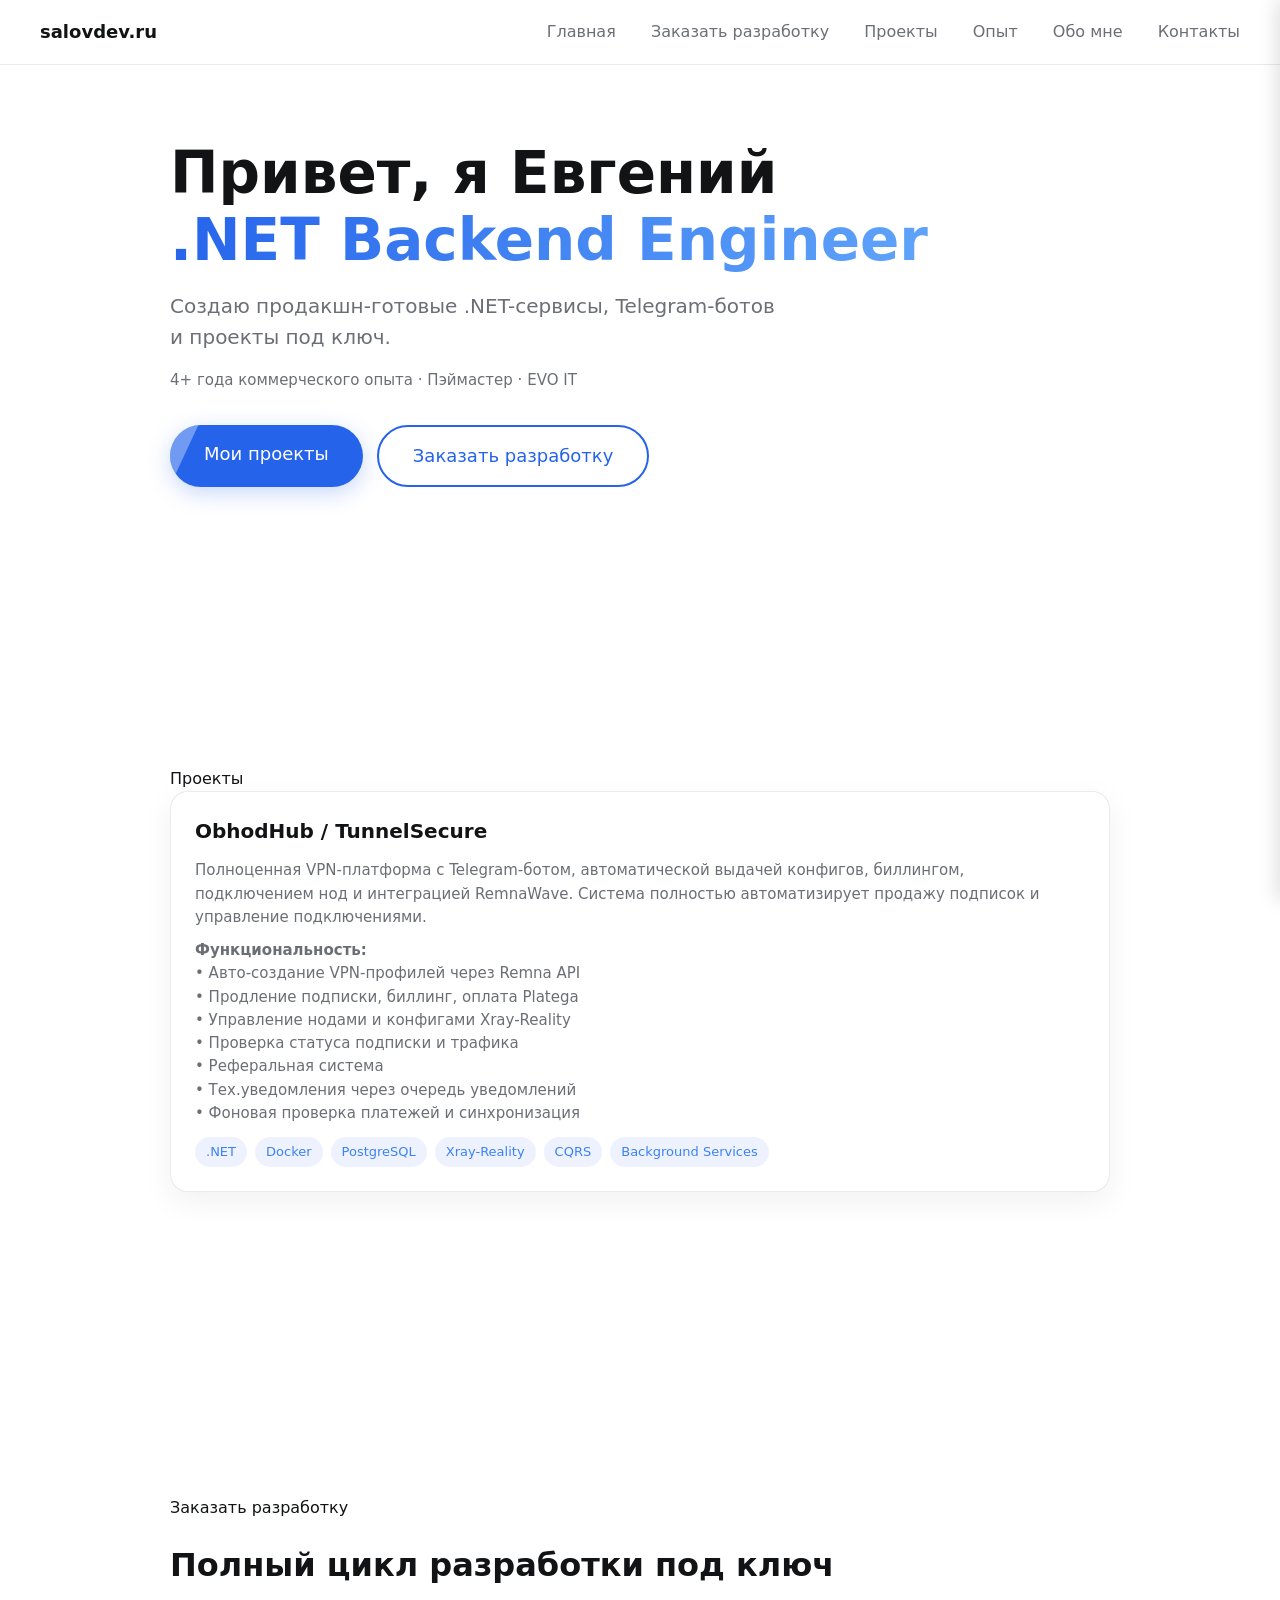
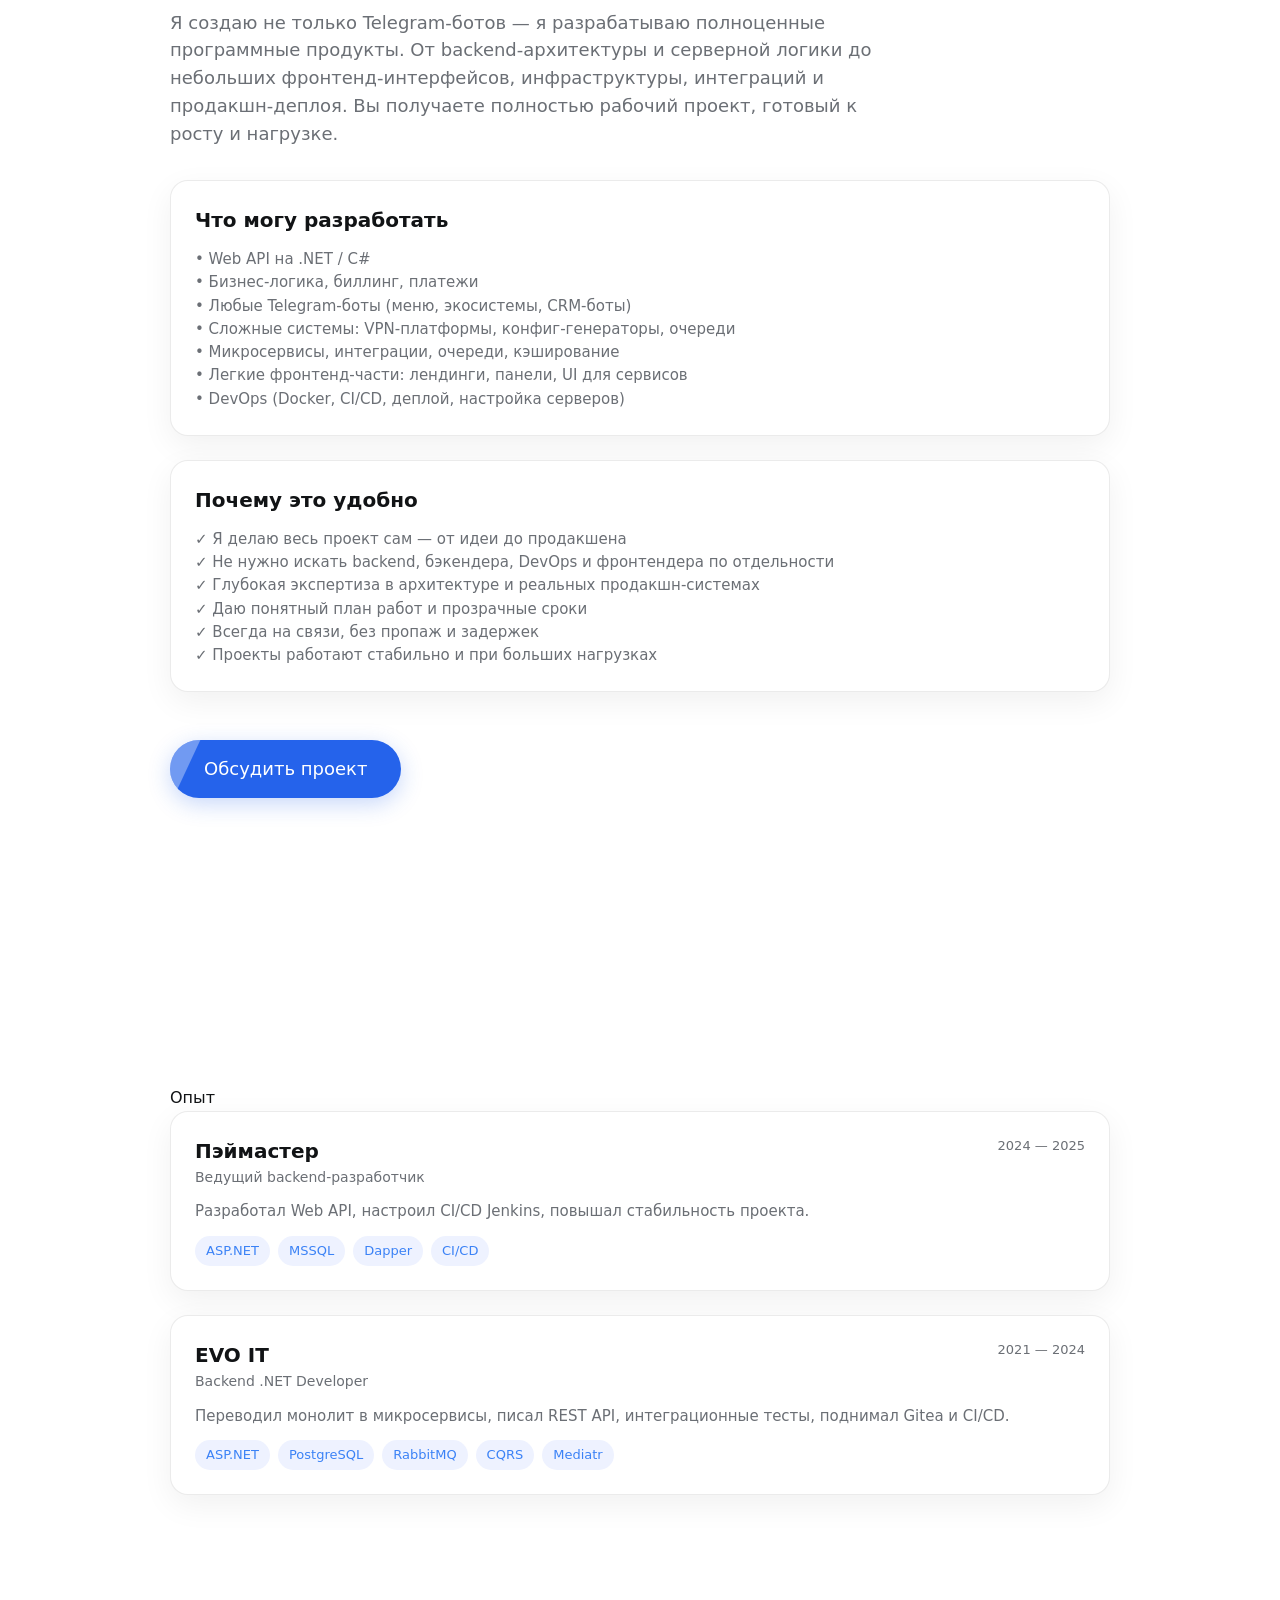
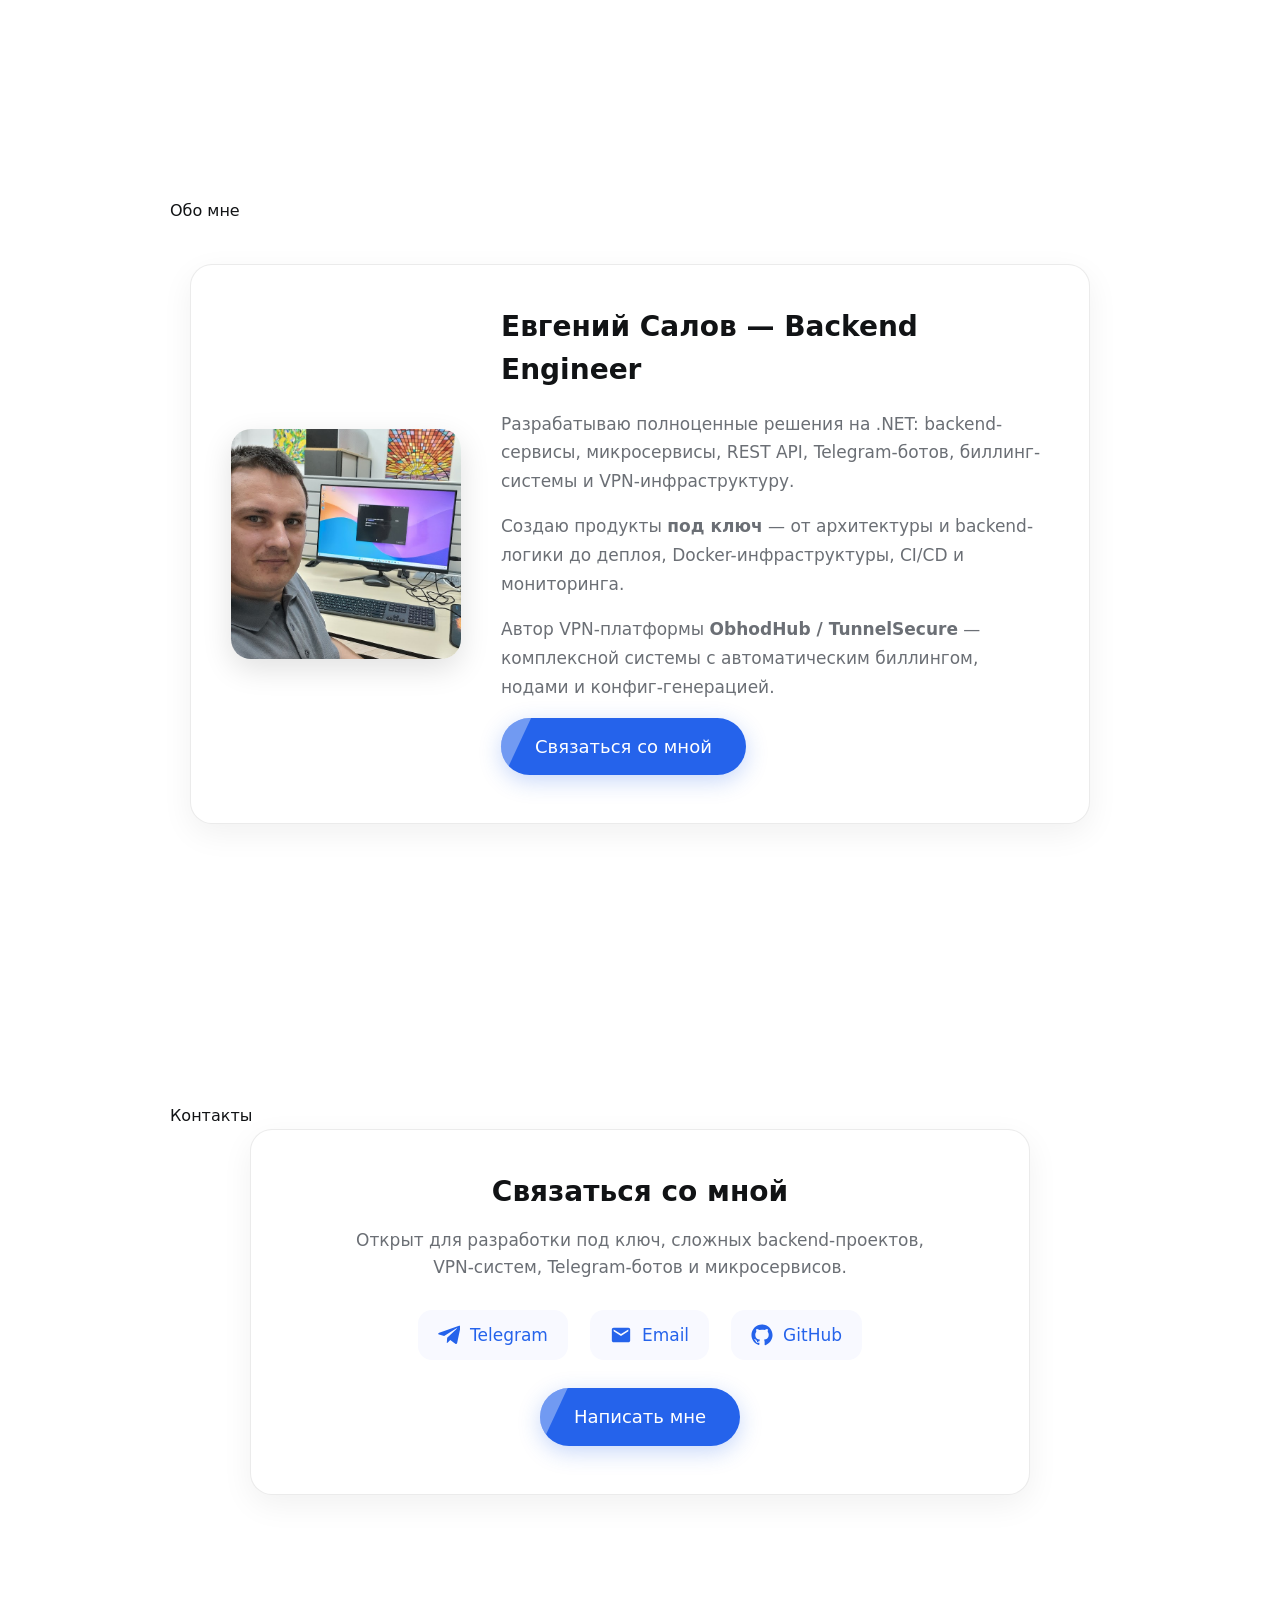
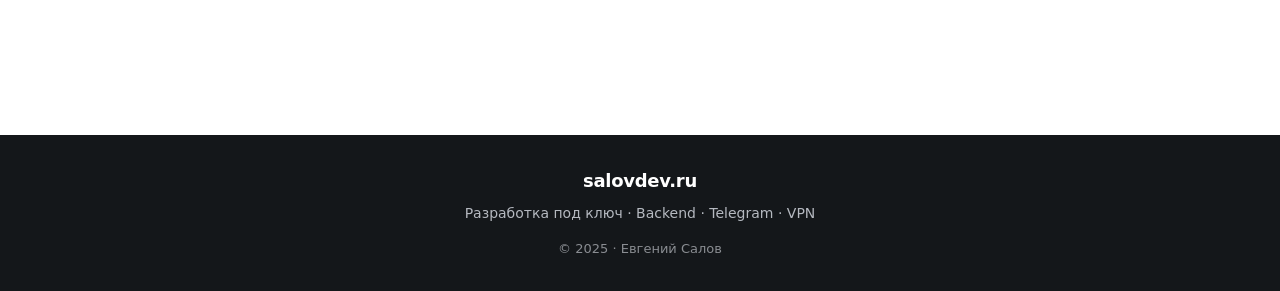
==== index.html @ 9d21dcbb "ref" ====
<!DOCTYPE html>
<html lang="ru">

<head>
<meta charset="UTF-8">
<title>Salov — Backend Engineer</title>
<meta name="viewport" content="width=device-width, initial-scale=1">

<!-- Premium Fonts -->
<link rel="stylesheet" href="https://api.fontshare.com/css?f[]=sohne@1,2,3,4&display=swap">
<link href="https://fonts.googleapis.com/css2?family=Inter:wght@300;400;500;600&display=swap" rel="stylesheet">

<!-- CSS -->
<link rel="stylesheet" href="assets/css/style.css">
</head>

<body>

<header>
    <div class="logo">salovdev.ru</div>

    <nav class="nav-desktop">
        <a href="#hero" data-scroll="#hero">Главная</a>
        <a href="#services" data-scroll="#services">Заказать разработку</a>
        <a href="#projects" data-scroll="#projects">Проекты</a>
        <a href="#experience" data-scroll="#experience">Опыт</a>
        <a href="#about" data-scroll="#about">Обо мне</a>
        <a href="#contact" data-scroll="#contact">Контакты</a>
    </nav>

    <div class="burger" id="burger">
        <span></span><span></span><span></span>
    </div>
</header>

<!-- MOBILE MENU -->
<div class="mobile-menu" id="mobileMenu">
    <a href="#hero" data-scroll="#hero">Главная</a>
    <a href="#services" data-scroll="#services">Заказать разработку</a>
    <a href="#projects" data-scroll="#projects">Проекты</a>
    <a href="#experience" data-scroll="#experience">Опыт</a>
    <a href="#about" data-scroll="#about">Обо мне</a>
    <a href="#contact" data-scroll="#contact">Контакты</a>
</div>

<div class="backdrop" id="backdrop"></div>

<!-- HERO -->
<section class="section" id="hero">
    <h1>Привет, я Евгений<br><span>.NET Backend Engineer</span></h1>
    <div class="hero-sub">
        Создаю продакшн-готовые .NET-сервисы, Telegram-ботов и проекты под ключ.
    </div>
    <div class="hero-meta">4+ года коммерческого опыта · Пэймастер · EVO IT</div>
   <div class="hero-buttons">
    <a href="#projects" class="animated-btn">Мои проекты</a>
    <a href="https://t.me/salov_ev" target="_blank" class="btn-outline">
        Заказать разработку
    </a>
</div>
</section>

<!-- PROJECTS -->
<section class="section" id="projects">
    <div class="section-title">Проекты</div>

    <div class="card">
        <div class="card-title">ObhodHub / TunnelSecure</div>
        <div class="card-desc">
            Полноценная VPN-платформа с Telegram-ботом, автоматической выдачей конфигов,
            биллингом, подключением нод и интеграцией RemnaWave.
            Система полностью автоматизирует продажу подписок и управление подключениями.
        </div>
        <div class="card-desc" style="margin-top: 10px;">
            <b>Функциональность:</b><br>
            • Авто-создание VPN-профилей через Remna API<br>
            • Продление подписки, биллинг, оплатa Platega<br>
            • Управление нодами и конфигами Xray-Reality<br>
            • Проверка статуса подписки и трафика<br>
            • Реферальная система<br>
            • Тех.уведомления через очередь уведомлений<br>
            • Фоновая проверка платежей и синхронизация<br>
        </div>
        <div class="tags">
            <div class="tag">.NET</div>
            <div class="tag">Docker</div>
            <div class="tag">PostgreSQL</div>
            <div class="tag">Xray-Reality</div>
            <div class="tag">CQRS</div>
            <div class="tag">Background Services</div>
        </div>
    </div>
</section>


<!-- SERVICES -->
<section class="section services" id="services">
    <div class="section-title">Заказать разработку</div>

    <h2 class="services-title">
        Полный цикл разработки под ключ
    </h2>

    <p class="services-text">
        Я создаю не только Telegram-ботов — я разрабатываю полноценные программные продукты.
        От backend-архитектуры и серверной логики до небольших фронтенд-интерфейсов,
        инфраструктуры, интеграций и продакшн-деплоя.  
        Вы получаете полностью рабочий проект, готовый к росту и нагрузке.
    </p>

    <div class="card">
        <div class="card-title">Что могу разработать</div>
        <div class="card-desc">
            • Web API на .NET / C#<br>
            • Бизнес-логика, биллинг, платежи<br>
            • Любые Telegram-боты (меню, экосистемы, CRM-боты)<br>
            • Сложные системы: VPN-платформы, конфиг-генераторы, очереди<br>
            • Микросервисы, интеграции, очереди, кэширование<br>
            • Легкие фронтенд-части: лендинги, панели, UI для сервисов<br>
            • DevOps (Docker, CI/CD, деплой, настройка серверов)<br>
        </div>
    </div>

    <div class="card">
        <div class="card-title">Почему это удобно</div>
        <div class="card-desc">
            ✓ Я делаю весь проект сам — от идеи до продакшена<br>
            ✓ Не нужно искать backend, бэкендера, DevOps и фронтендера по отдельности<br>
            ✓ Глубокая экспертиза в архитектуре и реальных продакшн-системах<br>
            ✓ Даю понятный план работ и прозрачные сроки<br>
            ✓ Всегда на связи, без пропаж и задержек<br>
            ✓ Проекты работают стабильно и при больших нагрузках<br>
        </div>
    </div>

    <a href="https://t.me/salov_ev" target="_blank" class="animated-btn services-btn">
        Обсудить проект
    </a>
</section>


<!-- EXPERIENCE -->
<section class="section" id="experience">
    <div class="section-title">Опыт</div>

    <div class="card">
        <div class="card-header">
            <div>
                <div class="card-title">Пэймастер</div>
                <div class="card-subtitle">Ведущий backend-разработчик</div>
            </div>
            <div class="card-meta">2024 — 2025</div>
        </div>
        <div class="card-desc">
            Разработал Web API,
            настроил CI/CD Jenkins, повышал стабильность проекта.
        </div>
        <div class="tags">
            <div class="tag">ASP.NET</div>
            <div class="tag">MSSQL</div>
            <div class="tag">Dapper</div>
            <div class="tag">CI/CD</div>
        </div>
    </div>

    <div class="card">
        <div class="card-header">
            <div>
                <div class="card-title">EVO IT</div>
                <div class="card-subtitle">Backend .NET Developer</div>
            </div>
            <div class="card-meta">2021 — 2024</div>
        </div>
        <div class="card-desc">
            Переводил монолит в микросервисы,
            писал REST API, интеграционные тесты,
            поднимал Gitea и CI/CD.
        </div>
        <div class="tags">
            <div class="tag">ASP.NET</div>
            <div class="tag">PostgreSQL</div>
            <div class="tag">RabbitMQ</div>
            <div class="tag">CQRS</div>
            <div class="tag">Mediatr</div>
        </div>
    </div>
</section>

<!-- ABOUT -->
<section class="section" id="about">
    <div class="section-title">Обо мне</div>

    <div class="about-card">
        <img src="assets/img/me.jpg" alt="Евгений Салов" class="about-photo-card">

        <div class="about-info">
            <h2>Евгений Салов — Backend Engineer</h2>

            <p>
                Разрабатываю полноценные решения на .NET: backend-сервисы,
                микросервисы, REST API, Telegram-ботов, биллинг-системы и VPN-инфраструктуру.
            </p>

            <p>
                Создаю продукты <b>под ключ</b> — от архитектуры и backend-логики
                до деплоя, Docker-инфраструктуры, CI/CD и мониторинга.
            </p>

            <p>
                Автор VPN-платформы <b>ObhodHub / TunnelSecure</b> —
                комплексной системы с автоматическим биллингом, нодами и конфиг-генерацией.
            </p>

            <a href="https://t.me/salov_ev" target="_blank" class="animated-btn">
                Связаться со мной
            </a>
        </div>
    </div>
</section>




<!-- CONTACT -->
<section class="section" id="contact">
    <div class="section-title">Контакты</div>

    <div class="contact-card">
        <h2 class="contact-title">Связаться со мной</h2>
        <p class="contact-text">
            Открыт для разработки под ключ, сложных backend-проектов, VPN-систем,
            Telegram-ботов и микросервисов.
        </p>

        <div class="contact-links">

            <a href="https://t.me/salov_ev" target="_blank" class="contact-item">
                <svg viewBox="0 0 24 24"><path d="M9.993 15.055l-.396 5.58c.568 0 .812-.244 1.107-.538l2.663-2.55 5.517 4.037c1.011.558 1.73.264 1.997-.935l3.62-16.93.001-.001c.321-1.497-.542-2.081-1.532-1.72L1.322 9.68c-1.45.566-1.43 1.38-.261 1.748l5.642 1.76 13.07-8.24c.615-.37 1.176-.17.714.2"/></svg>
                Telegram
            </a>

            <a href="mailto:salovit96@gmail.com" class="contact-item">
                <svg viewBox="0 0 24 24"><path d="M20 4H4c-1.1 0-2 .9-2 2v12c0 1.1.9 2 2 2h16c1.1 0 2-.9 2-2V6c0-1.1-.9-2-2-2zm0 4l-8 5-8-5V6l8 5 8-5v2z"/></svg>
                Email
            </a>

            <a href="https://github.com/Salov-it" target="_blank" class="contact-item">
                <svg viewBox="0 0 24 24"><path d="M12 .5C5.648.5.5 5.648.5 12c0 5.086 3.292 9.387 7.867 10.907.575.107.783-.25.783-.555v-1.957c-3.2.697-3.875-1.37-3.875-1.37-.524-1.33-1.278-1.685-1.278-1.685-1.043-.713.08-.699.08-.699 1.153.078 1.76 1.183 1.76 1.183 1.027 1.76 2.69 1.252 3.345.957.104-.744.402-1.252.732-1.54-2.556-.292-5.245-1.278-5.245-5.69 0-1.257.448-2.285 1.183-3.09-.118-.29-.513-1.463.113-3.05 0 0 .965-.31 3.162 1.18a11.09 11.09 0 0 1 2.875-.385c.975.005 1.953.13 2.875.385 2.197-1.49 3.162-1.18 3.162-1.18.626 1.587.231 2.76.113 3.05.735.805 1.183 1.833 1.183 3.09 0 4.423-2.694 5.395-5.26 5.682.413.36.78 1.078.78 2.187v3.247c0 .308.208.667.79.553C20.213 21.383 23.5 17.08 23.5 12c0-6.352-5.148-11.5-11.5-11.5z"/></svg>
                GitHub
            </a>

        </div>

       <a href="https://t.me/salov_ev" target="_blank" class="contact-btn animated-btn">
    Написать мне
</a>


    </div>
</section>


<!-- JS -->
<script src="assets/js/script.js"></script>

</body>

<!-- FOOTER -->
<footer class="footer">
    <div class="footer-inner">
        <div class="footer-logo">salovdev.ru</div>
        <div class="footer-sub">Разработка под ключ · Backend · Telegram · VPN</div>
        <div class="footer-copy">© 2025 · Евгений Салов</div>
    </div>
</footer>



</html>
---- assets/css/style.css ----
:root {
    --bg: #ffffff;
    --text: #111315;
    --sub: #6b6f75;
    --accent: #2563eb;
    --border: rgba(0,0,0,0.08);
    --radius: 18px;
    --shadow: 0 10px 32px rgba(0,0,0,0.06);
    --font-main: 'Söhne', system-ui, sans-serif;
    --font-alt: 'Inter', system-ui, sans-serif;
}

* { margin: 0; padding: 0; box-sizing: border-box; }

body {
    background: var(--bg);
    color: var(--text);
    font-family: var(--font-main);
    overflow-x: hidden;
    line-height: 1.55;
}

/* ================= HEADER ================= */
header {
    position: fixed;
    top: 0;
    width: 100%;
    padding: 18px 40px;
    background: rgba(255,255,255,0.7);
    backdrop-filter: blur(16px);
    border-bottom: 1px solid var(--border);
    display: flex;
    justify-content: space-between;
    align-items: center;
    z-index: 200;
}

.logo {
    font-weight: 600;
    font-size: 18px;
}

.nav-desktop a {
    margin-left: 30px;
    color: var(--sub);
    text-decoration: none;
    font-size: 16px;
    transition: .2s;
}

.nav-desktop a:hover { color: var(--accent); }
.nav-desktop a:active { transform: scale(0.95); }

/* ================= BURGER ================= */
.burger {
    width: 32px;
    height: 22px;
    display: none;
    flex-direction: column;
    justify-content: space-between;
    cursor: pointer;
}

.burger span {
    height: 3px;
    background: #111;
    border-radius: 4px;
    transition: 0.3s;
}

@media (max-width: 600px) {
    .burger { display: flex; }
    .nav-desktop { display: none; }
}

.burger.active span:nth-child(1) {
    transform: translateY(9px) rotate(45deg);
}
.burger.active span:nth-child(2) {
    opacity: 0;
}
.burger.active span:nth-child(3) {
    transform: translateY(-9px) rotate(-45deg);
}

/* ================= MOBILE MENU ================= */
.mobile-menu {
    position: fixed;
    top: 0;
    right: -260px;
    width: 260px;
    height: 100vh;
    background: #ffffff;
    box-shadow: -4px 0 18px rgba(0,0,0,0.12);
    padding: 100px 20px;
    display: flex;
    flex-direction: column;
    gap: 26px;
    transition: right 0.35s ease;
    z-index: 300;
}

.mobile-menu.open { right: 0; }

.mobile-menu a {
    font-size: 20px;
    color: #111;
    padding: 10px 6px;
    border-radius: 10px;
    text-decoration: none;
    transition: 0.25s;
}

.mobile-menu a:hover {
    background: rgba(37, 99, 235, 0.08);
    transform: translateX(4px);
    color: var(--accent);
}

/* ================= BACKDROP ================= */
.backdrop {
    position: fixed;
    inset: 0;
    background: rgba(0,0,0,0.18);
    opacity: 0;
    visibility: hidden;
    transition: .3s;
    z-index: 250;
}
.backdrop.show {
    opacity: 1;
    visibility: visible;
}

/* ================= SECTIONS ================= */
.section {
    padding: 140px 20px;
    max-width: 980px;
    margin: 0 auto;
    opacity: 0;
    transform: translateY(40px);
    transition: opacity .7s ease, transform .7s ease;
}

.section.show {
    opacity: 1;
    transform: translateY(0);
}

/* ================= HERO ================= */
h1 {
    font-size: 58px;
    line-height: 1.15;
    font-weight: 600;
}

h1 span {
    background: linear-gradient(120deg, #2563eb, #60a5fa);
    -webkit-background-clip: text;
    color: transparent;
}

.hero-sub {
    margin-top: 18px;
    max-width: 620px;
    font-size: 20px;
    color: var(--sub);
}

.hero-meta {
    margin-top: 16px;
    font-size: 15px;
    color: var(--sub);
}

/* ================= HERO BUTTONS ================= */
.hero-buttons {
    margin-top: 32px;
    display: flex;
    gap: 14px;
}

.btn-primary {
    padding: 15px 34px;
    background: var(--accent);
    color: white;
    border-radius: 999px;
    text-decoration: none;
    font-size: 18px;
    box-shadow: 0 6px 22px rgba(37,99,235,0.25);
}

.btn-outline {
    padding: 15px 34px;
    border-radius: 999px;
    border: 2px solid var(--accent);
    color: var(--accent);
    font-size: 18px;
    text-decoration: none;
    transition: .25s;
}

.btn-outline:hover {
    background: var(--accent);
    color: #fff;
}

/* ================= CARDS ================= */
.card {
    background: white;
    border: 1px solid var(--border);
    padding: 24px;
    border-radius: var(--radius);
    box-shadow: var(--shadow);
    margin-bottom: 24px;
    opacity: 0;
    transform: translateY(18px);
    transition: .7s;
}

.card.show {
    opacity: 1;
    transform: translateY(0);
}

.card-header {
    display: flex;
    justify-content: space-between;
    margin-bottom: 8px;
}

.card-title { font-size: 20px; font-weight: 600; }
.card-subtitle { font-size: 14px; color: var(--sub); }
.card-meta { font-size: 13px; color: var(--sub); }
.card-desc { font-size: 15px; color: var(--sub); margin-top: 12px; }

.tags {
    display: flex;
    flex-wrap: wrap;
    gap: 8px;
    margin-top: 12px;
}

.tag {
    background: #eef2ff;
    color: #3b82f6;
    padding: 5px 11px;
    border-radius: 999px;
    font-size: 13px;
}

/* ================= SERVICES ================= */
.services-title {
    font-size: 32px;
    font-weight: 600;
    margin: 20px 0 18px;
    max-width: 680px;
}

.services-text {
    font-size: 18px;
    color: var(--sub);
    max-width: 720px;
    margin-bottom: 32px;
}

.services-btn { margin-top: 24px; }

/* ================= ABOUT SECTION ================= */

.about-card {
    margin-top: 40px;
    background: #fff;
    border: 1px solid var(--border);
    border-radius: 22px;
    padding: 40px;
    display: flex;
    align-items: center;
    gap: 40px;
    box-shadow: var(--shadow);
    max-width: 900px;
    margin-left: auto;
    margin-right: auto;
}

.about-photo-card {
    width: 230px;
    height: 230px;
    border-radius: 20px;
    object-fit: cover;
    box-shadow: 0 10px 30px rgba(0,0,0,0.12);
}

.about-info {
    flex: 1;
}

.about-info h2 {
    font-size: 28px;
    font-weight: 600;
    margin-bottom: 18px;
}

.about-info p {
    font-size: 17px;
    color: var(--sub);
    margin-bottom: 16px;
    line-height: 1.7;
}

/* кнопка */
.about-info .btn-primary {
    margin-top: 10px;
    display: inline-block;
    padding: 14px 32px;
    border-radius: 999px;
    text-decoration: none;
}

/* ============= ADAPTIVE ============= */

@media (max-width: 800px) {
    .about-card {
        flex-direction: column;
        text-align: center;
        padding: 30px;
    }

    .about-photo-card {
        width: 200px;
        height: 200px;
    }

    .about-info h2 {
        font-size: 24px;
    }

    .about-info p {
        font-size: 15px;
    }
}

/* ================= CONTACT CARD ================= */
.contact-card {
    background: #fff;
    border: 1px solid var(--border);
    border-radius: 22px;
    padding: 40px;
    box-shadow: var(--shadow);
    max-width: 780px;
    margin: 0 auto;
    text-align: center;
}

.contact-title {
    font-size: 28px;
    font-weight: 600;
}

.contact-text {
    max-width: 580px;
    margin: 14px auto 30px;
    color: var(--sub);
    font-size: 17px;
    line-height: 1.55;
}

/* CONTACT LINKS */
.contact-links {
    display: flex;
    justify-content: center;
    gap: 22px;
    flex-wrap: wrap;
    margin-bottom: 28px;
}

.contact-item {
    display: flex;
    align-items: center;
    gap: 10px;
    padding: 12px 20px;
    background: #f8f9ff;
    border-radius: 14px;
    text-decoration: none;
    color: var(--accent);
    font-size: 17px;
    transition: 0.25s ease;
}

.contact-item:hover {
    background: #e6ecff;
    transform: translateY(-3px);
}

.contact-item svg {
    width: 22px;
    height: 22px;
    fill: var(--accent);
}

/* MOBILE */
@media (max-width: 600px) {
    .contact-card { padding: 26px; }
    .contact-title { font-size: 22px; }
    .contact-item { width: 100%; justify-content: center; }
}

/* ================= ANIMATED CONTACT BUTTON ================= */

.animated-btn {
    position: relative;
    display: inline-block;
    padding: 15px 34px;
    border-radius: 999px;
    font-size: 18px;
    text-decoration: none;
    color: #fff;
    background: var(--accent);
    box-shadow: 0 6px 22px rgba(37,99,235,0.25);
    overflow: hidden;
    transition: transform .25s ease, box-shadow .25s ease;
    z-index: 1;
}

/* мягкий градиент-перелив */
.animated-btn::before {
    content: "";
    position: absolute;
    inset: 0;
    background: linear-gradient(120deg, #3b82f6, #60a5fa);
    opacity: 0;
    transition: opacity .35s ease;
    z-index: -1;
}

.animated-btn:hover::before {
    opacity: 1;
}

/* Hover эффект */
.animated-btn:hover {
    transform: translateY(-3px);
    box-shadow: 0 12px 32px rgba(37, 99, 235, 0.35);
}

/* Active эффект */
.animated-btn:active {
    transform: scale(0.95);
}

/* Белый блик */
.animated-btn::after {
    content: "";
    position: absolute;
    top: 50%;
    left: -35%;
    width: 40%;
    height: 200%;
    background: rgba(255,255,255,0.35);
    transform: translateY(-50%) rotate(25deg);
    transition: left .55s ease;
    pointer-events: none;
}

.animated-btn:hover::after {
    left: 130%;
}


/* ================= FOOTER ================= */
.footer {
    background: #14171A; /* мягкий тёмный графит, не черный */
    padding: 32px 20px;
    margin-top: 100px;
    color: #e5e7eb; /* светлый текст */
}

.footer-inner {
    max-width: 900px;
    margin: 0 auto;
    text-align: center;
}

.footer-logo {
    font-size: 18px;
    font-weight: 600;
    letter-spacing: -0.015em;
    color: #ffffff;
}

.footer-sub {
    margin-top: 8px;
    font-size: 14px;
    color: #b5b9c0;
}

.footer-copy {
    margin-top: 14px;
    font-size: 13px;
    color: #8a8d92;
}

/* mobile */
@media (max-width: 600px) {
    .footer {
        padding: 28px 16px;
    }
    .footer-logo {
        font-size: 17px;
    }
    .footer-sub {
        font-size: 13px;
    }
}
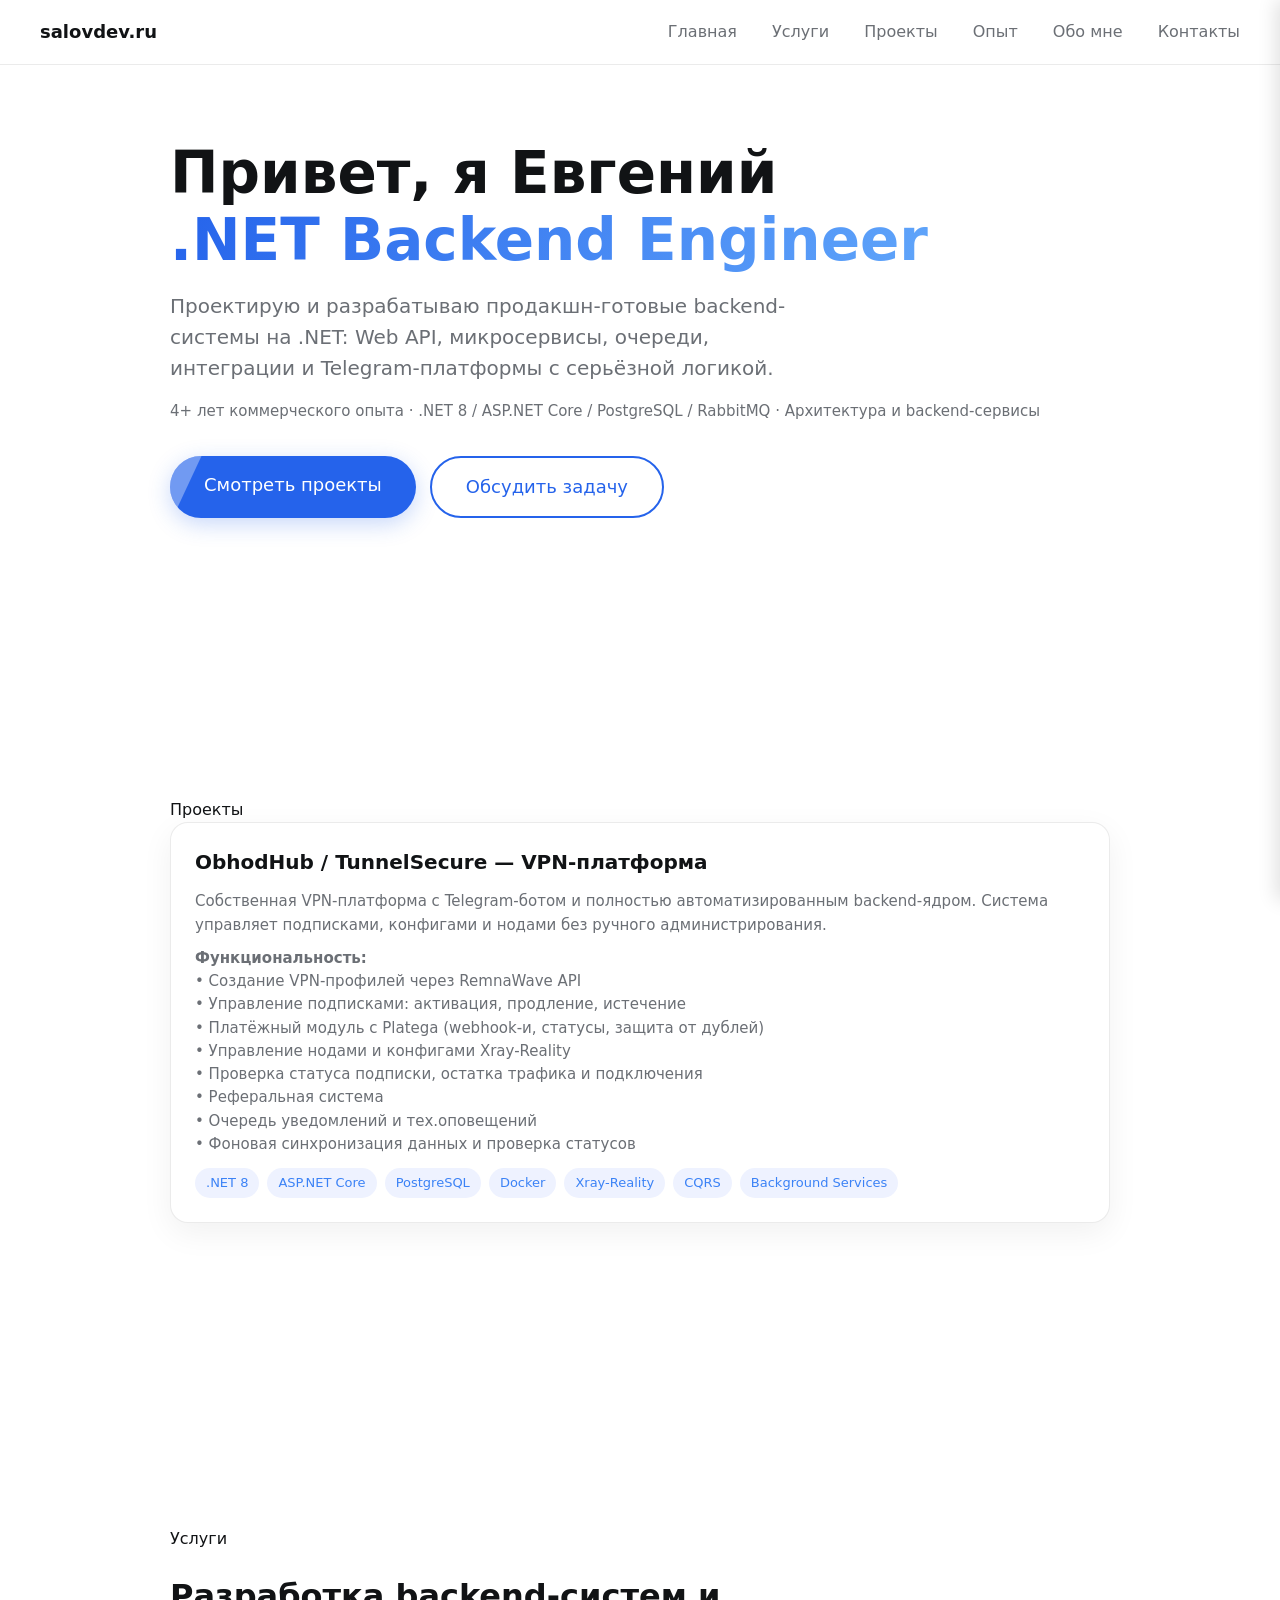
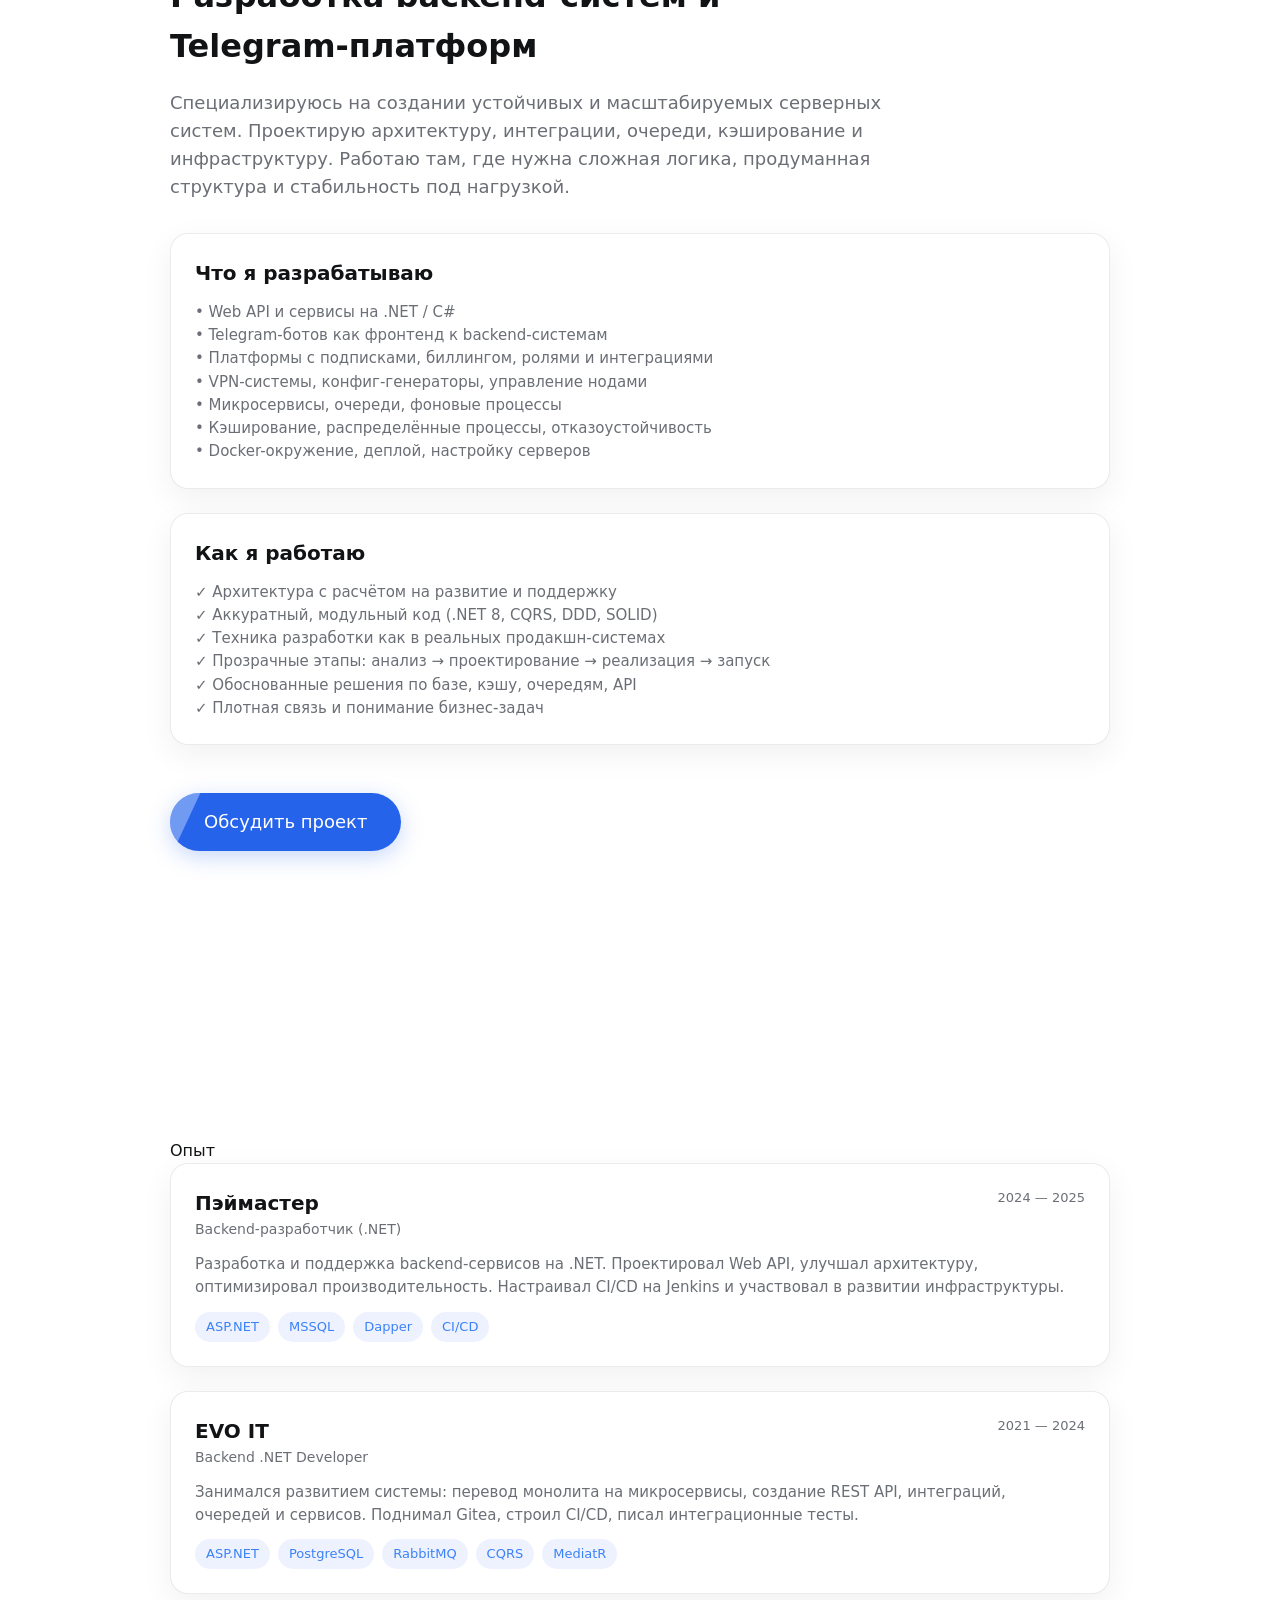
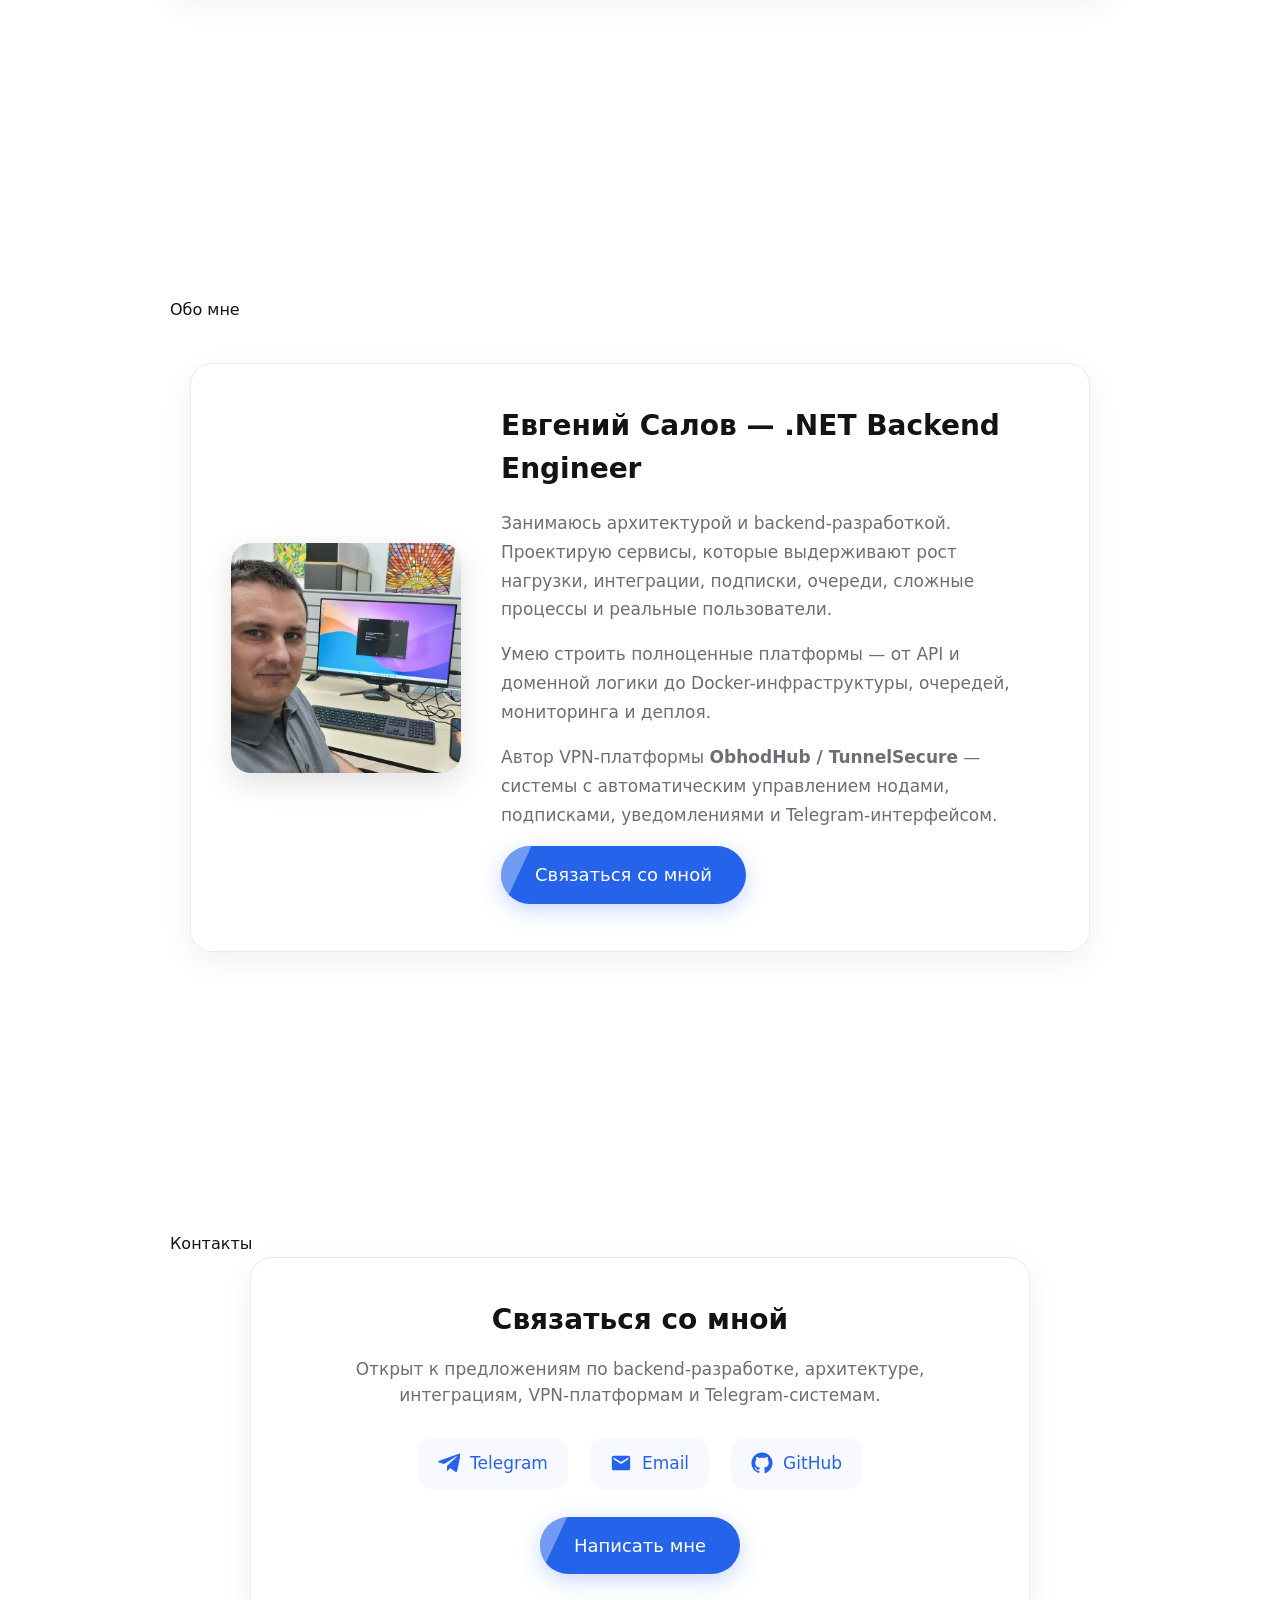
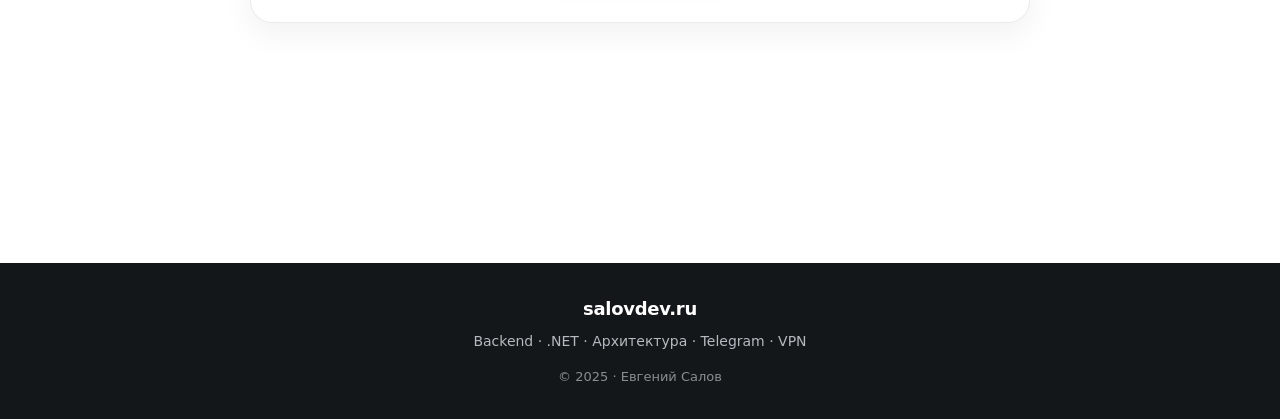
==== commit 89f5a371: "ref" ====
--- a/index.html
+++ b/index.html
@@ -2,16 +2,19 @@
 <html lang="ru">
 
 <head>
-<meta charset="UTF-8">
-<title>Salov — Backend Engineer</title>
-<meta name="viewport" content="width=device-width, initial-scale=1">
-
-<!-- Premium Fonts -->
-<link rel="stylesheet" href="https://api.fontshare.com/css?f[]=sohne@1,2,3,4&display=swap">
-<link href="https://fonts.googleapis.com/css2?family=Inter:wght@300;400;500;600&display=swap" rel="stylesheet">
-
-<!-- CSS -->
-<link rel="stylesheet" href="assets/css/style.css">
+    <meta charset="UTF-8">
+    <title>Salov — .NET Backend Engineer</title>
+    <meta name="viewport" content="width=device-width, initial-scale=1">
+
+    <!-- Meta -->
+    <meta name="description" content=".NET Backend Engineer. Разработка продакшн-готовых backend-систем, Telegram-платформ, VPN-продуктов, микросервисов и архитектуры под ключ.">
+
+    <!-- Premium Fonts -->
+    <link rel="stylesheet" href="https://api.fontshare.com/css?f[]=sohne@1,2,3,4&display=swap">
+    <link href="https://fonts.googleapis.com/css2?family=Inter:wght@300;400;500;600&display=swap" rel="stylesheet">
+
+    <!-- CSS -->
+    <link rel="stylesheet" href="assets/css/style.css">
 </head>
 
 <body>
@@ -21,7 +24,7 @@
 
     <nav class="nav-desktop">
         <a href="#hero" data-scroll="#hero">Главная</a>
-        <a href="#services" data-scroll="#services">Заказать разработку</a>
+        <a href="#services" data-scroll="#services">Услуги</a>
         <a href="#projects" data-scroll="#projects">Проекты</a>
         <a href="#experience" data-scroll="#experience">Опыт</a>
         <a href="#about" data-scroll="#about">Обо мне</a>
@@ -36,7 +39,7 @@
 <!-- MOBILE MENU -->
 <div class="mobile-menu" id="mobileMenu">
     <a href="#hero" data-scroll="#hero">Главная</a>
-    <a href="#services" data-scroll="#services">Заказать разработку</a>
+    <a href="#services" data-scroll="#services">Услуги</a>
     <a href="#projects" data-scroll="#projects">Проекты</a>
     <a href="#experience" data-scroll="#experience">Опыт</a>
     <a href="#about" data-scroll="#about">Обо мне</a>
@@ -48,16 +51,20 @@
 <!-- HERO -->
 <section class="section" id="hero">
     <h1>Привет, я Евгений<br><span>.NET Backend Engineer</span></h1>
+
     <div class="hero-sub">
-        Создаю продакшн-готовые .NET-сервисы, Telegram-ботов и проекты под ключ.
-    </div>
-    <div class="hero-meta">4+ года коммерческого опыта · Пэймастер · EVO IT</div>
-   <div class="hero-buttons">
-    <a href="#projects" class="animated-btn">Мои проекты</a>
-    <a href="https://t.me/salov_ev" target="_blank" class="btn-outline">
-        Заказать разработку
-    </a>
-</div>
+        Проектирую и разрабатываю продакшн-готовые backend-системы на .NET:
+        Web API, микросервисы, очереди, интеграции и Telegram-платформы с серьёзной логикой.
+    </div>
+
+    <div class="hero-meta">
+        4+ лет коммерческого опыта · .NET 8 / ASP.NET Core / PostgreSQL / RabbitMQ · Архитектура и backend-сервисы
+    </div>
+
+    <div class="hero-buttons">
+        <a href="#projects" class="animated-btn">Смотреть проекты</a>
+        <a href="https://t.me/salov_ev" target="_blank" class="btn-outline">Обсудить задачу</a>
+    </div>
 </section>
 
 <!-- PROJECTS -->
@@ -65,26 +72,29 @@
     <div class="section-title">Проекты</div>
 
     <div class="card">
-        <div class="card-title">ObhodHub / TunnelSecure</div>
-        <div class="card-desc">
-            Полноценная VPN-платформа с Telegram-ботом, автоматической выдачей конфигов,
-            биллингом, подключением нод и интеграцией RemnaWave.
-            Система полностью автоматизирует продажу подписок и управление подключениями.
-        </div>
+        <div class="card-title">ObhodHub / TunnelSecure — VPN-платформа</div>
+        <div class="card-desc">
+            Собственная VPN-платформа с Telegram-ботом и полностью автоматизированным backend-ядром.
+            Система управляет подписками, конфигами и нодами без ручного администрирования.
+        </div>
+
         <div class="card-desc" style="margin-top: 10px;">
             <b>Функциональность:</b><br>
-            • Авто-создание VPN-профилей через Remna API<br>
-            • Продление подписки, биллинг, оплатa Platega<br>
+            • Создание VPN-профилей через RemnaWave API<br>
+            • Управление подписками: активация, продление, истечение<br>
+            • Платёжный модуль с Platega (webhook-и, статусы, защита от дублей)<br>
             • Управление нодами и конфигами Xray-Reality<br>
-            • Проверка статуса подписки и трафика<br>
+            • Проверка статуса подписки, остатка трафика и подключения<br>
             • Реферальная система<br>
-            • Тех.уведомления через очередь уведомлений<br>
-            • Фоновая проверка платежей и синхронизация<br>
-        </div>
+            • Очередь уведомлений и тех.оповещений<br>
+            • Фоновая синхронизация данных и проверка статусов<br>
+        </div>
+
         <div class="tags">
-            <div class="tag">.NET</div>
+            <div class="tag">.NET 8</div>
+            <div class="tag">ASP.NET Core</div>
+            <div class="tag">PostgreSQL</div>
             <div class="tag">Docker</div>
-            <div class="tag">PostgreSQL</div>
             <div class="tag">Xray-Reality</div>
             <div class="tag">CQRS</div>
             <div class="tag">Background Services</div>
@@ -92,44 +102,42 @@
     </div>
 </section>
 
-
 <!-- SERVICES -->
 <section class="section services" id="services">
-    <div class="section-title">Заказать разработку</div>
+    <div class="section-title">Услуги</div>
 
     <h2 class="services-title">
-        Полный цикл разработки под ключ
+        Разработка backend-систем и Telegram-платформ
     </h2>
 
     <p class="services-text">
-        Я создаю не только Telegram-ботов — я разрабатываю полноценные программные продукты.
-        От backend-архитектуры и серверной логики до небольших фронтенд-интерфейсов,
-        инфраструктуры, интеграций и продакшн-деплоя.  
-        Вы получаете полностью рабочий проект, готовый к росту и нагрузке.
+        Специализируюсь на создании устойчивых и масштабируемых серверных систем.
+        Проектирую архитектуру, интеграции, очереди, кэширование и инфраструктуру.
+        Работаю там, где нужна сложная логика, продуманная структура и стабильность под нагрузкой.
     </p>
 
     <div class="card">
-        <div class="card-title">Что могу разработать</div>
-        <div class="card-desc">
-            • Web API на .NET / C#<br>
-            • Бизнес-логика, биллинг, платежи<br>
-            • Любые Telegram-боты (меню, экосистемы, CRM-боты)<br>
-            • Сложные системы: VPN-платформы, конфиг-генераторы, очереди<br>
-            • Микросервисы, интеграции, очереди, кэширование<br>
-            • Легкие фронтенд-части: лендинги, панели, UI для сервисов<br>
-            • DevOps (Docker, CI/CD, деплой, настройка серверов)<br>
-        </div>
-    </div>
-
-    <div class="card">
-        <div class="card-title">Почему это удобно</div>
-        <div class="card-desc">
-            ✓ Я делаю весь проект сам — от идеи до продакшена<br>
-            ✓ Не нужно искать backend, бэкендера, DevOps и фронтендера по отдельности<br>
-            ✓ Глубокая экспертиза в архитектуре и реальных продакшн-системах<br>
-            ✓ Даю понятный план работ и прозрачные сроки<br>
-            ✓ Всегда на связи, без пропаж и задержек<br>
-            ✓ Проекты работают стабильно и при больших нагрузках<br>
+        <div class="card-title">Что я разрабатываю</div>
+        <div class="card-desc">
+            • Web API и сервисы на .NET / C#<br>
+            • Telegram-ботов как фронтенд к backend-системам<br>
+            • Платформы с подписками, биллингом, ролями и интеграциями<br>
+            • VPN-системы, конфиг-генераторы, управление нодами<br>
+            • Микросервисы, очереди, фоновые процессы<br>
+            • Кэширование, распределённые процессы, отказоустойчивость<br>
+            • Docker-окружение, деплой, настройку серверов<br>
+        </div>
+    </div>
+
+    <div class="card">
+        <div class="card-title">Как я работаю</div>
+        <div class="card-desc">
+            ✓ Архитектура с расчётом на развитие и поддержку<br>
+            ✓ Аккуратный, модульный код (.NET 8, CQRS, DDD, SOLID)<br>
+            ✓ Техника разработки как в реальных продакшн-системах<br>
+            ✓ Прозрачные этапы: анализ → проектирование → реализация → запуск<br>
+            ✓ Обоснованные решения по базе, кэшу, очередям, API<br>
+            ✓ Плотная связь и понимание бизнес-задач<br>
         </div>
     </div>
 
@@ -138,7 +146,6 @@
     </a>
 </section>
 
-
 <!-- EXPERIENCE -->
 <section class="section" id="experience">
     <div class="section-title">Опыт</div>
@@ -147,14 +154,17 @@
         <div class="card-header">
             <div>
                 <div class="card-title">Пэймастер</div>
-                <div class="card-subtitle">Ведущий backend-разработчик</div>
+                <div class="card-subtitle">Backend-разработчик (.NET)</div>
             </div>
             <div class="card-meta">2024 — 2025</div>
         </div>
-        <div class="card-desc">
-            Разработал Web API,
-            настроил CI/CD Jenkins, повышал стабильность проекта.
-        </div>
+
+        <div class="card-desc">
+            Разработка и поддержка backend-сервисов на .NET.
+            Проектировал Web API, улучшал архитектуру, оптимизировал производительность.
+            Настраивал CI/CD на Jenkins и участвовал в развитии инфраструктуры.
+        </div>
+
         <div class="tags">
             <div class="tag">ASP.NET</div>
             <div class="tag">MSSQL</div>
@@ -171,17 +181,19 @@
             </div>
             <div class="card-meta">2021 — 2024</div>
         </div>
-        <div class="card-desc">
-            Переводил монолит в микросервисы,
-            писал REST API, интеграционные тесты,
-            поднимал Gitea и CI/CD.
-        </div>
+
+        <div class="card-desc">
+            Занимался развитием системы: перевод монолита на микросервисы,
+            создание REST API, интеграций, очередей и сервисов.
+            Поднимал Gitea, строил CI/CD, писал интеграционные тесты.
+        </div>
+
         <div class="tags">
             <div class="tag">ASP.NET</div>
             <div class="tag">PostgreSQL</div>
             <div class="tag">RabbitMQ</div>
             <div class="tag">CQRS</div>
-            <div class="tag">Mediatr</div>
+            <div class="tag">MediatR</div>
         </div>
     </div>
 </section>
@@ -194,21 +206,23 @@
         <img src="assets/img/me.jpg" alt="Евгений Салов" class="about-photo-card">
 
         <div class="about-info">
-            <h2>Евгений Салов — Backend Engineer</h2>
+            <h2>Евгений Салов — .NET Backend Engineer</h2>
 
             <p>
-                Разрабатываю полноценные решения на .NET: backend-сервисы,
-                микросервисы, REST API, Telegram-ботов, биллинг-системы и VPN-инфраструктуру.
+                Занимаюсь архитектурой и backend-разработкой.
+                Проектирую сервисы, которые выдерживают рост нагрузки,
+                интеграции, подписки, очереди, сложные процессы и реальные пользователи.
             </p>
 
             <p>
-                Создаю продукты <b>под ключ</b> — от архитектуры и backend-логики
-                до деплоя, Docker-инфраструктуры, CI/CD и мониторинга.
+                Умею строить полноценные платформы — от API и доменной логики
+                до Docker-инфраструктуры, очередей, мониторинга и деплоя.
             </p>
 
             <p>
                 Автор VPN-платформы <b>ObhodHub / TunnelSecure</b> —
-                комплексной системы с автоматическим биллингом, нодами и конфиг-генерацией.
+                системы с автоматическим управлением нодами,
+                подписками, уведомлениями и Telegram-интерфейсом.
             </p>
 
             <a href="https://t.me/salov_ev" target="_blank" class="animated-btn">
@@ -217,9 +231,6 @@
         </div>
     </div>
 </section>
-
-
-
 
 <!-- CONTACT -->
 <section class="section" id="contact">
@@ -227,15 +238,16 @@
 
     <div class="contact-card">
         <h2 class="contact-title">Связаться со мной</h2>
+
         <p class="contact-text">
-            Открыт для разработки под ключ, сложных backend-проектов, VPN-систем,
-            Telegram-ботов и микросервисов.
+            Открыт к предложениям по backend-разработке, архитектуре,
+            интеграциям, VPN-платформам и Telegram-системам.
         </p>
 
         <div class="contact-links">
 
             <a href="https://t.me/salov_ev" target="_blank" class="contact-item">
-                <svg viewBox="0 0 24 24"><path d="M9.993 15.055l-.396 5.58c.568 0 .812-.244 1.107-.538l2.663-2.55 5.517 4.037c1.011.558 1.73.264 1.997-.935l3.62-16.93.001-.001c.321-1.497-.542-2.081-1.532-1.72L1.322 9.68c-1.45.566-1.43 1.38-.261 1.748l5.642 1.76 13.07-8.24c.615-.37 1.176-.17.714.2"/></svg>
+                <svg viewBox="0 0 24 24"><path d="M9.993 15.055l-.396 5.58c.568 0 .812-.244 1.107-.538l2.663-2.55 5.517 4.037c1.011.558 1.73.264 1.997-.935l3.62-16.93c.321-1.497-.542-2.081-1.532-1.72L1.322 9.68c-1.45.566-1.43 1.38-.261 1.748l5.642 1.76 13.07-8.24c.615-.37 1.176-.17.714.2"/></svg>
                 Telegram
             </a>
 
@@ -251,14 +263,11 @@
 
         </div>
 
-       <a href="https://t.me/salov_ev" target="_blank" class="contact-btn animated-btn">
-    Написать мне
-</a>
-
-
-    </div>
-</section>
-
+        <a href="https://t.me/salov_ev" target="_blank" class="contact-btn animated-btn">
+            Написать мне
+        </a>
+    </div>
+</section>
 
 <!-- JS -->
 <script src="assets/js/script.js"></script>
@@ -269,11 +278,9 @@
 <footer class="footer">
     <div class="footer-inner">
         <div class="footer-logo">salovdev.ru</div>
-        <div class="footer-sub">Разработка под ключ · Backend · Telegram · VPN</div>
+        <div class="footer-sub">Backend · .NET · Архитектура · Telegram · VPN</div>
         <div class="footer-copy">© 2025 · Евгений Салов</div>
     </div>
 </footer>
 
-
-
 </html>
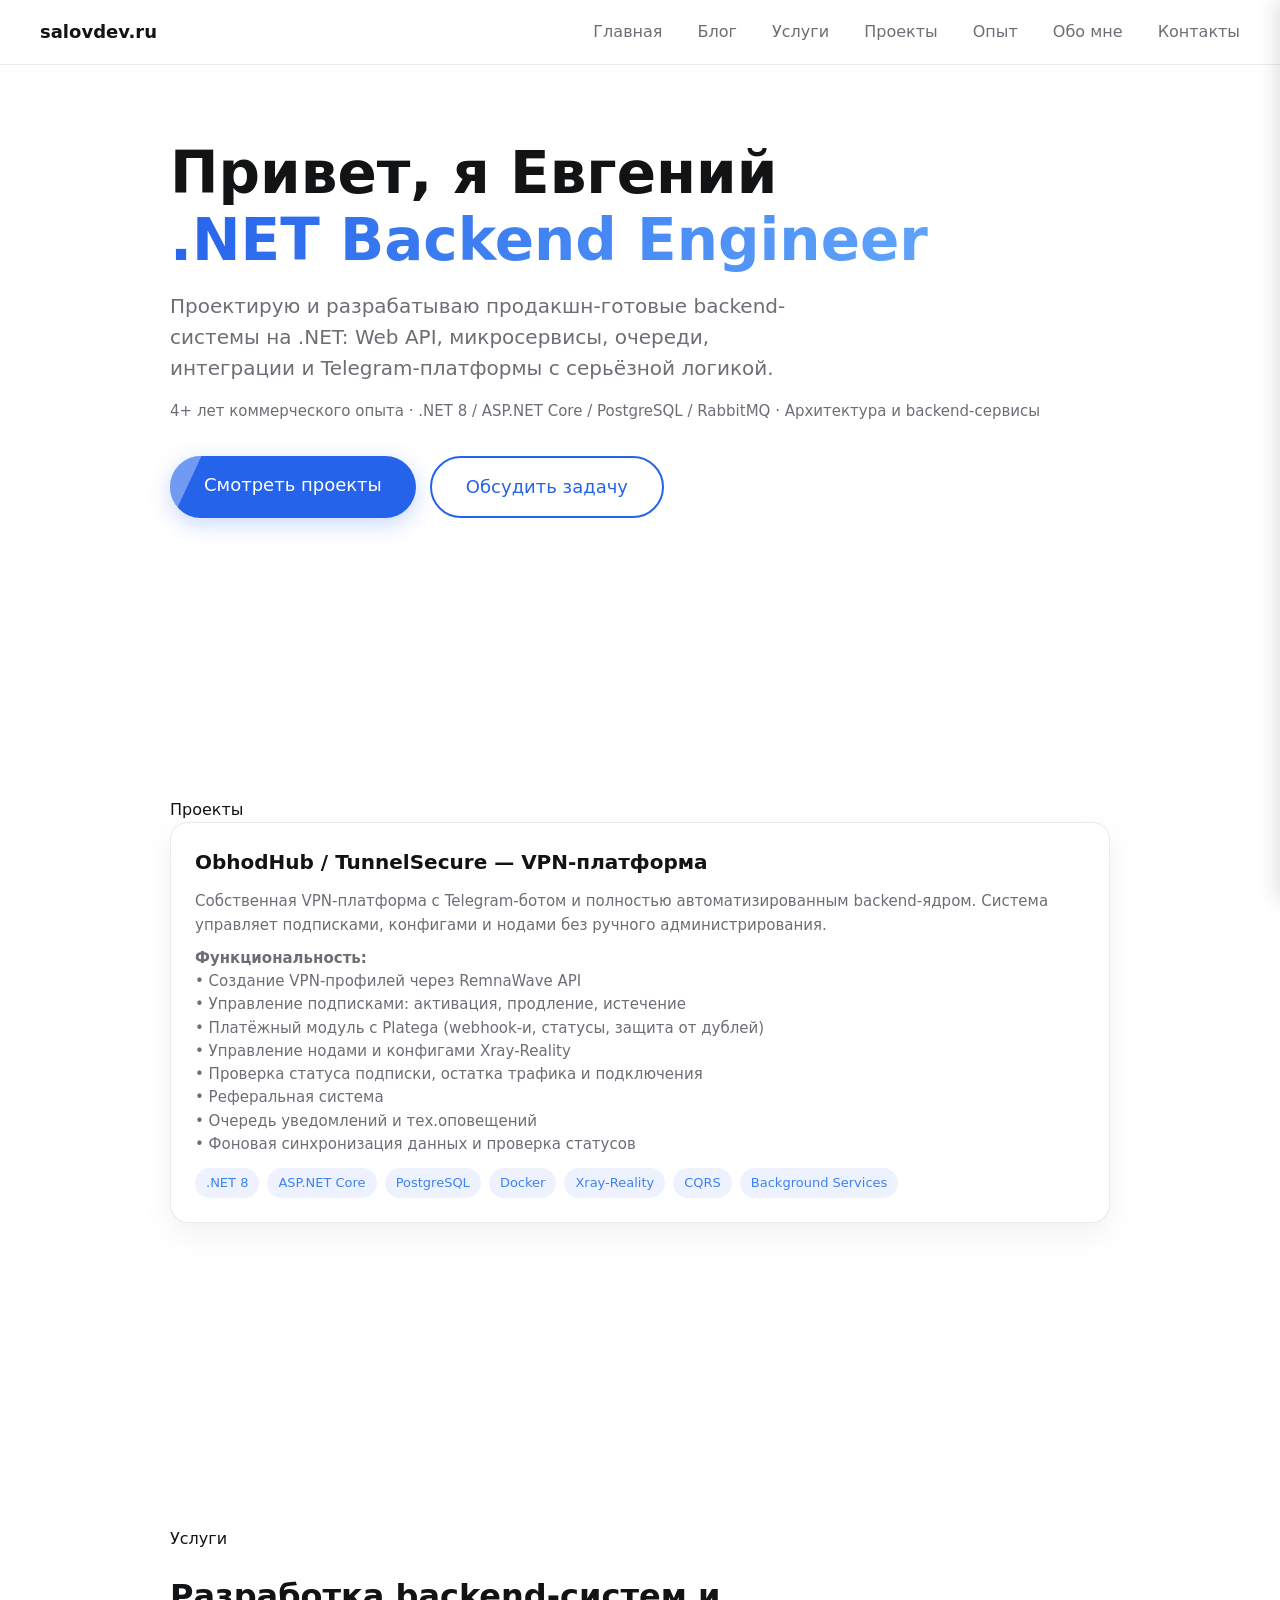
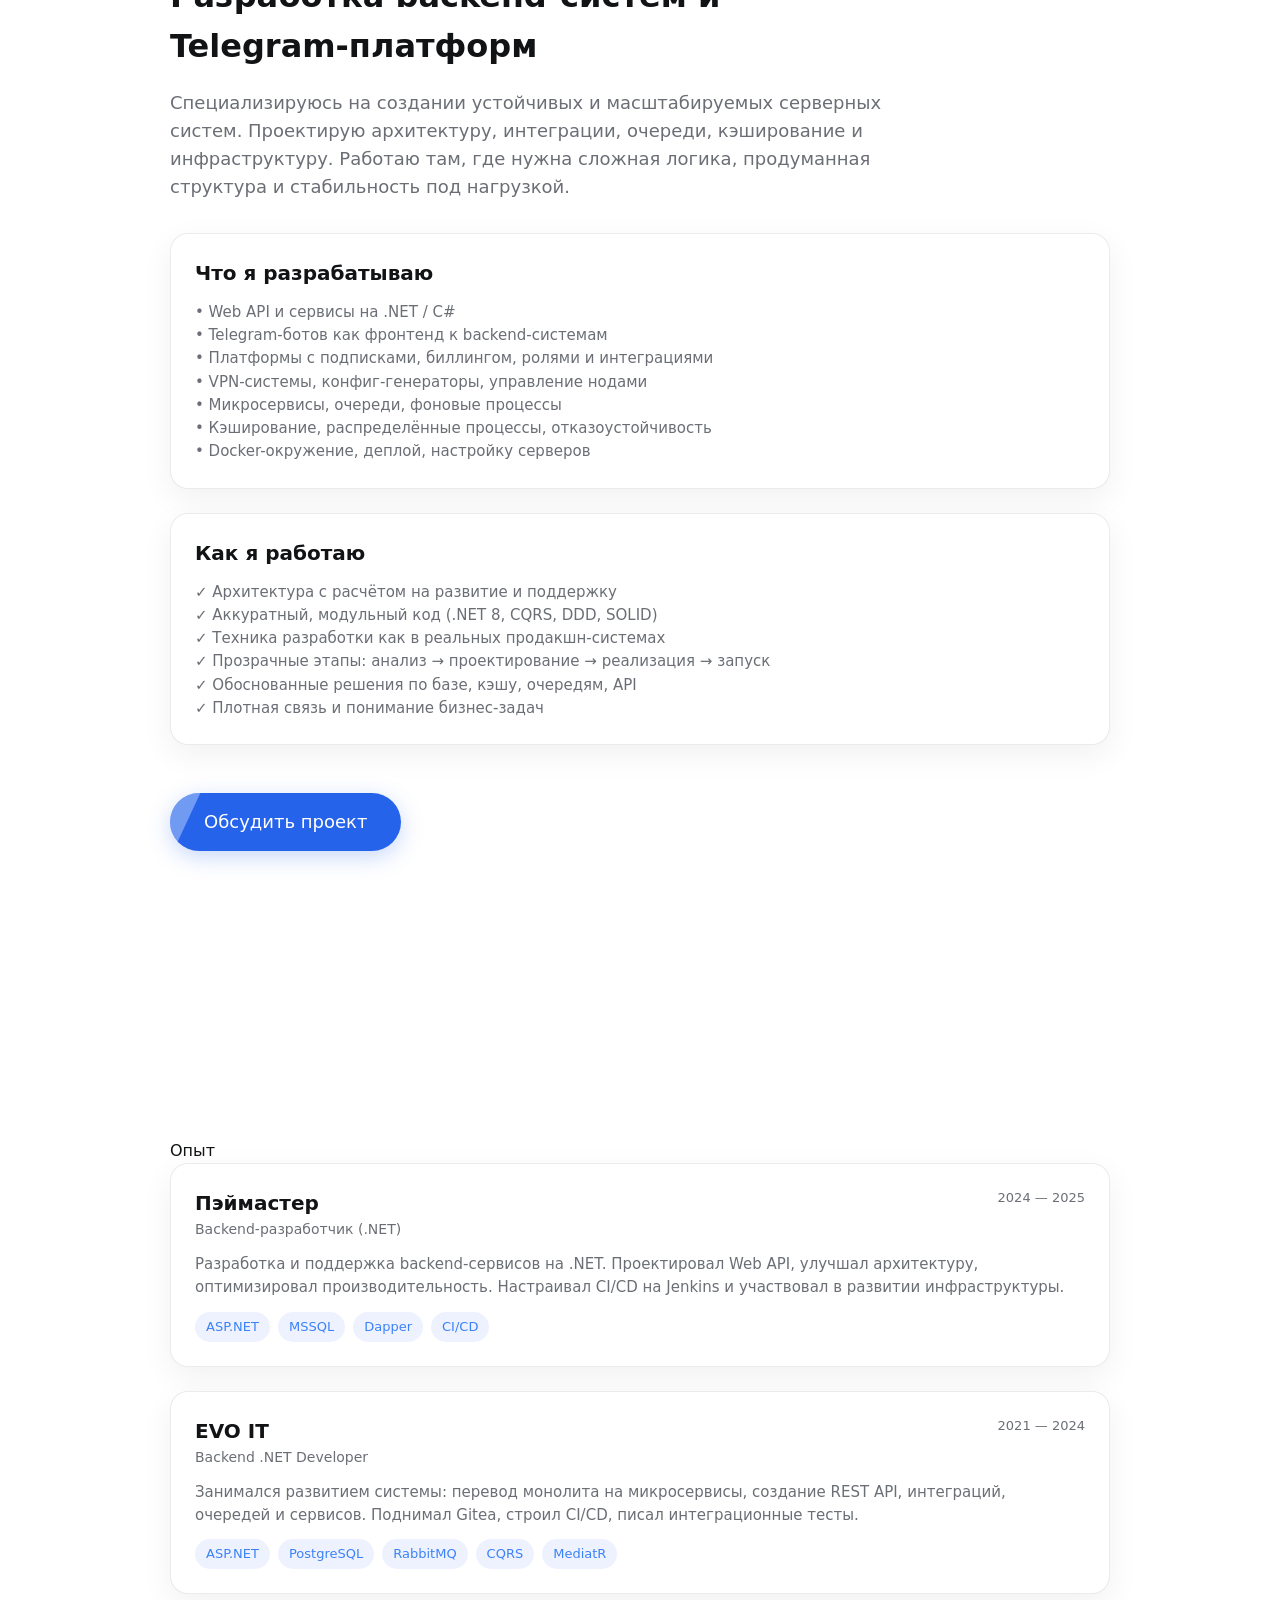
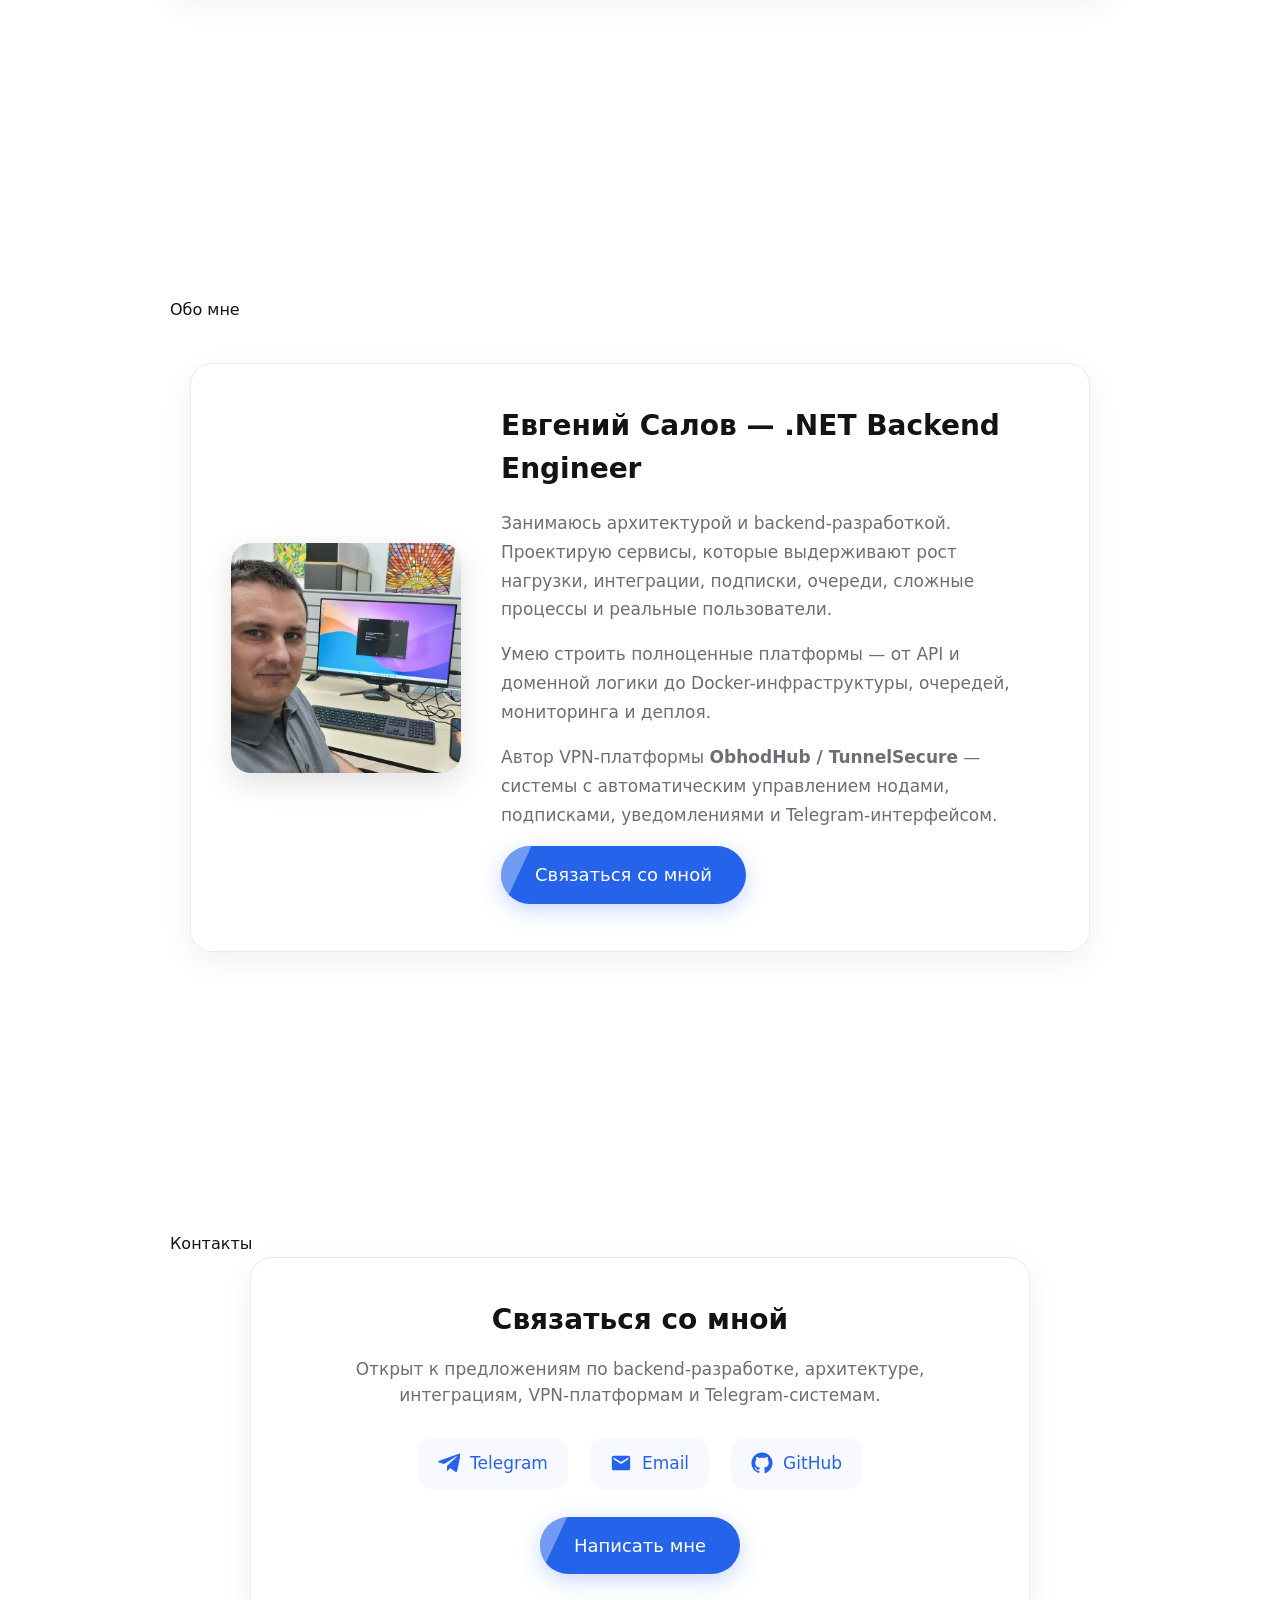
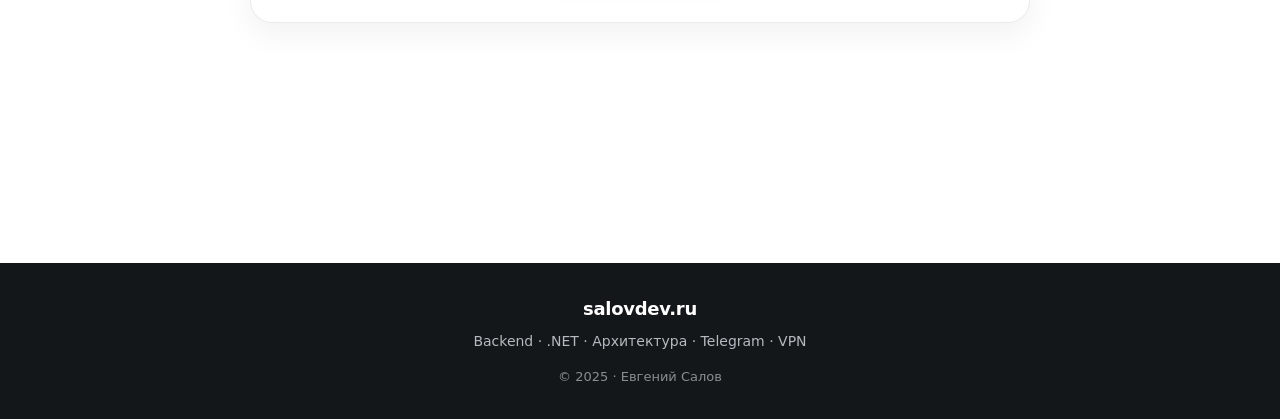
==== commit 699d9c8b: "Добавил раздел блог" ====
--- a/index.html
+++ b/index.html
@@ -24,6 +24,7 @@
 
     <nav class="nav-desktop">
         <a href="#hero" data-scroll="#hero">Главная</a>
+        <a href="https://blog.salovdev.ru">Блог</a>
         <a href="#services" data-scroll="#services">Услуги</a>
         <a href="#projects" data-scroll="#projects">Проекты</a>
         <a href="#experience" data-scroll="#experience">Опыт</a>
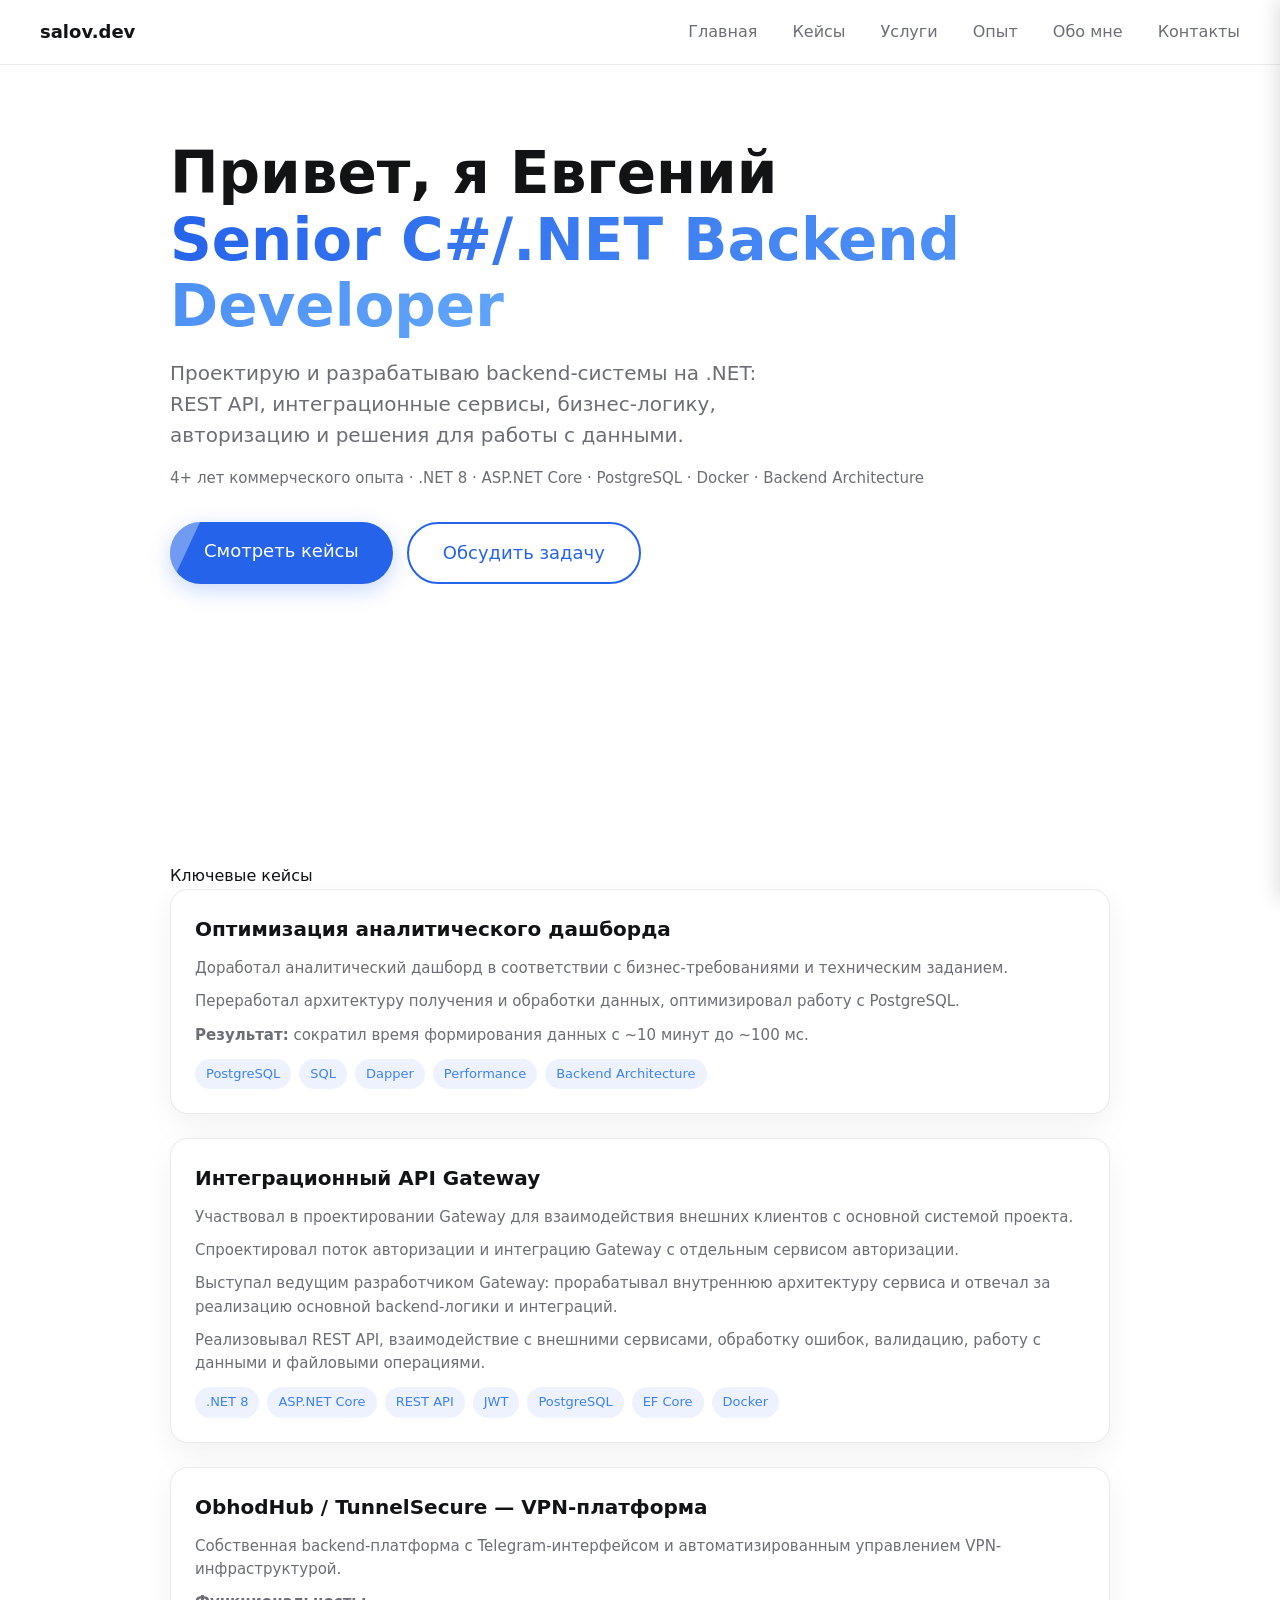
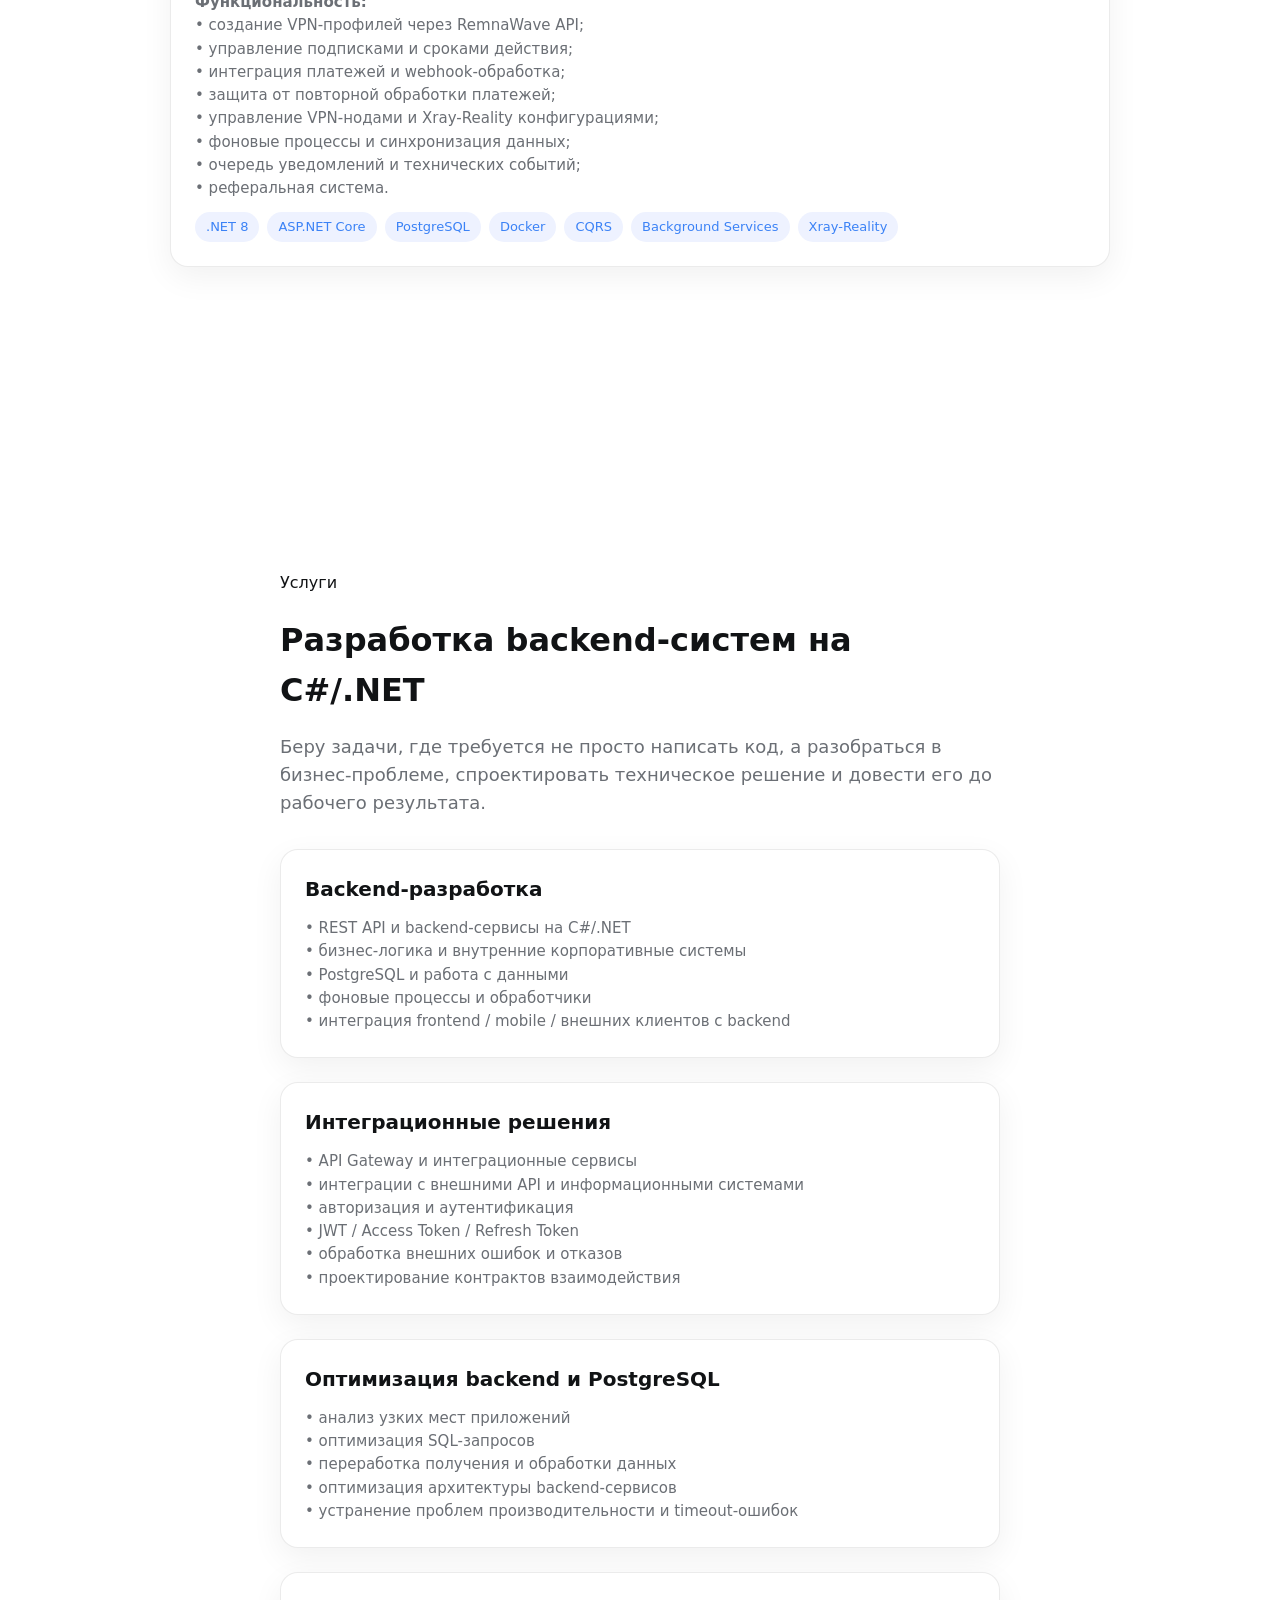
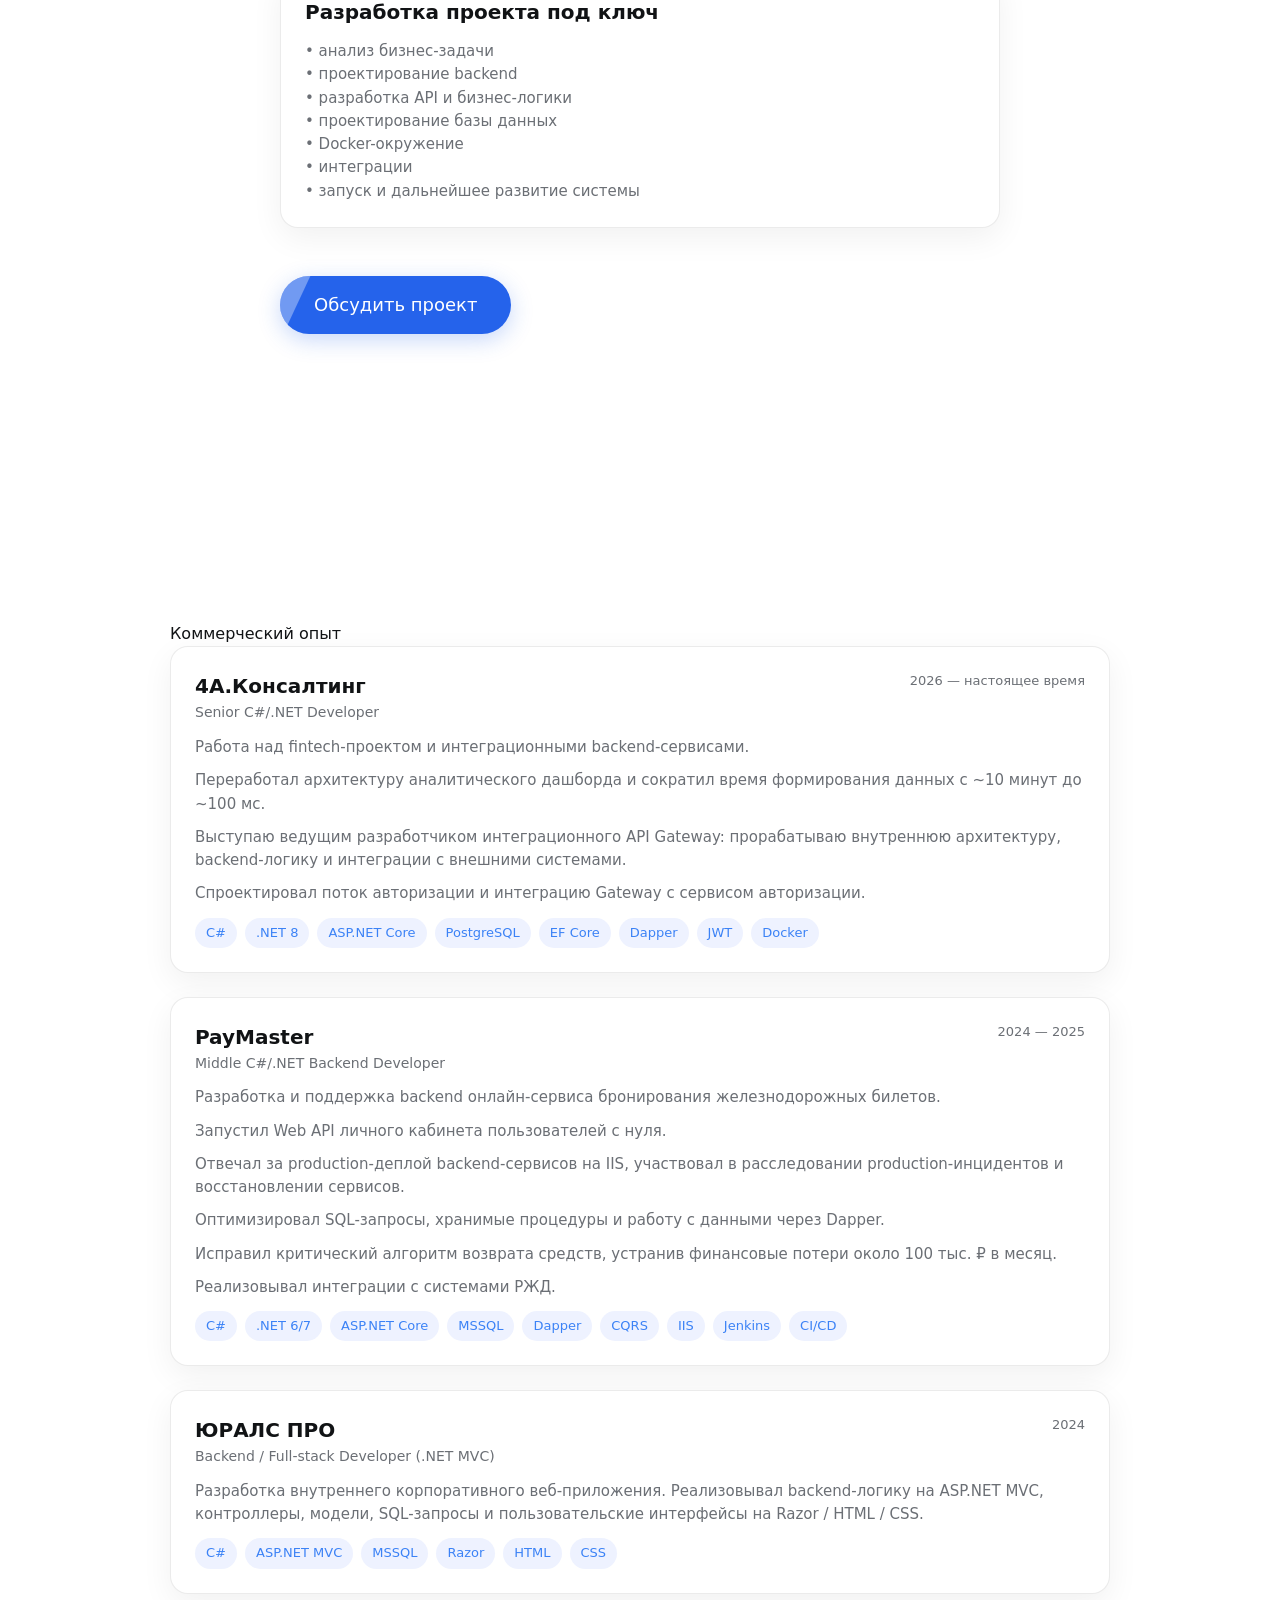
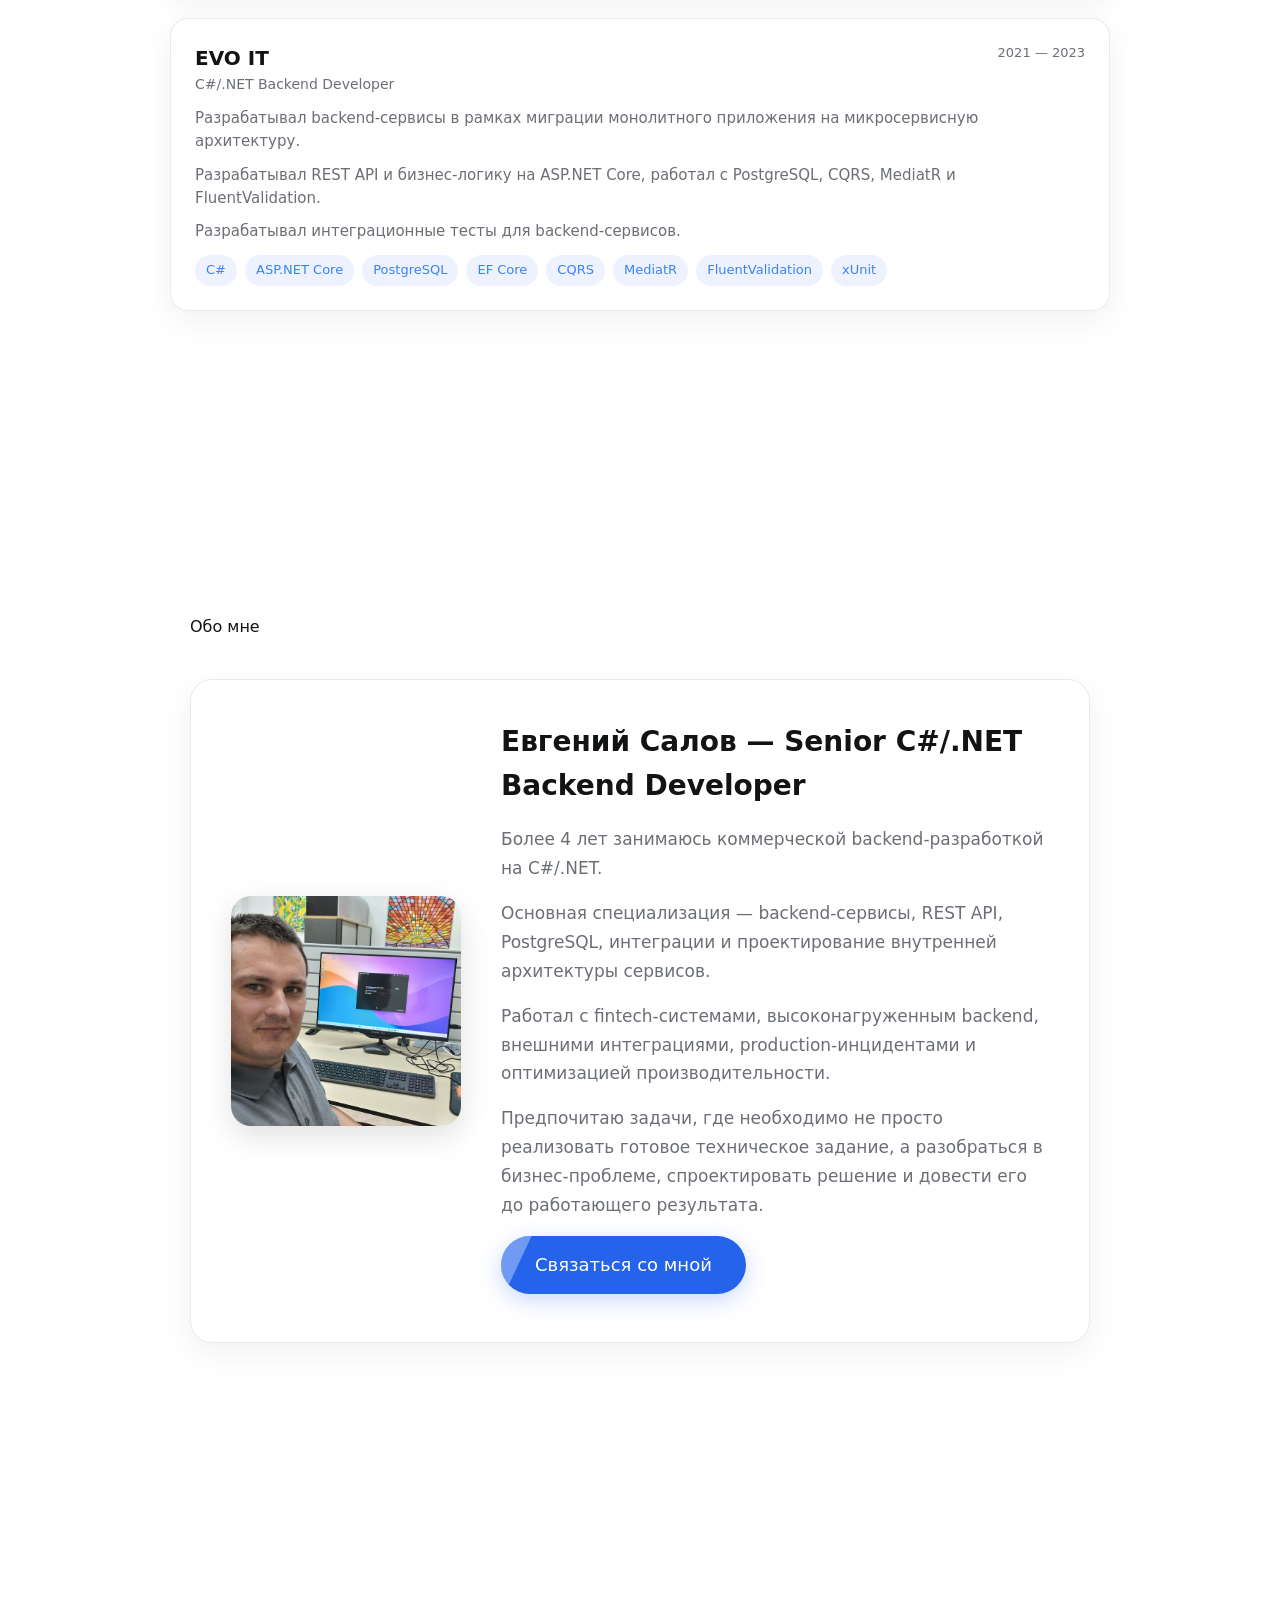
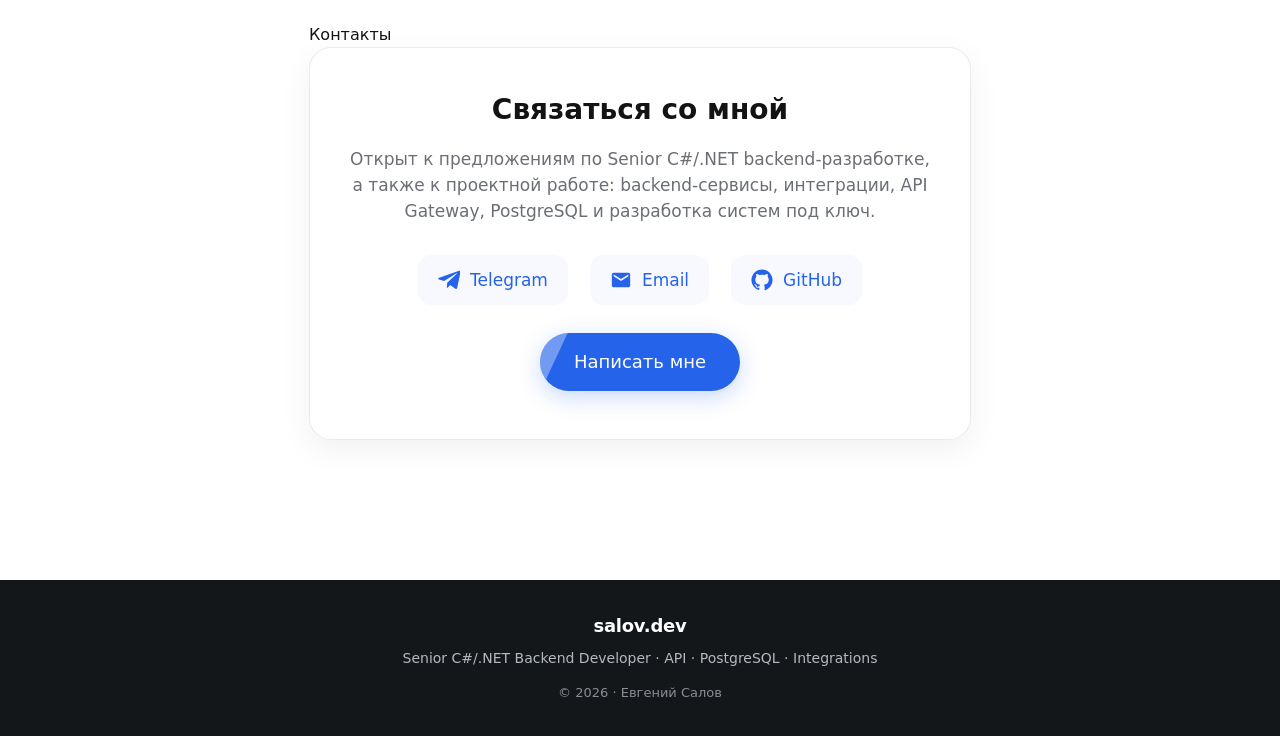
==== commit 7981062f: "ref" ====
--- a/index.html
+++ b/index.html
@@ -3,15 +3,17 @@
 
 <head>
     <meta charset="UTF-8">
-    <title>Salov — .NET Backend Engineer</title>
+    <title>Евгений Салов — Senior C#/.NET Backend Developer</title>
     <meta name="viewport" content="width=device-width, initial-scale=1">
 
     <!-- Meta -->
-    <meta name="description" content=".NET Backend Engineer. Разработка продакшн-готовых backend-систем, Telegram-платформ, VPN-продуктов, микросервисов и архитектуры под ключ.">
-
-    <!-- Premium Fonts -->
+    <meta name="description"
+          content="Senior C#/.NET Backend Developer. Разработка backend-сервисов, REST API, интеграций, API Gateway, PostgreSQL и высоконагруженных систем.">
+
+    <!-- Fonts -->
     <link rel="stylesheet" href="https://api.fontshare.com/css?f[]=sohne@1,2,3,4&display=swap">
-    <link href="https://fonts.googleapis.com/css2?family=Inter:wght@300;400;500;600&display=swap" rel="stylesheet">
+    <link href="https://fonts.googleapis.com/css2?family=Inter:wght@300;400;500;600&display=swap"
+          rel="stylesheet">
 
     <!-- CSS -->
     <link rel="stylesheet" href="assets/css/style.css">
@@ -20,13 +22,12 @@
 <body>
 
 <header>
-    <div class="logo">salovdev.ru</div>
+    <div class="logo">salov.dev</div>
 
     <nav class="nav-desktop">
         <a href="#hero" data-scroll="#hero">Главная</a>
-        <a href="https://blog.salovdev.ru">Блог</a>
+        <a href="#projects" data-scroll="#projects">Кейсы</a>
         <a href="#services" data-scroll="#services">Услуги</a>
-        <a href="#projects" data-scroll="#projects">Проекты</a>
         <a href="#experience" data-scroll="#experience">Опыт</a>
         <a href="#about" data-scroll="#about">Обо мне</a>
         <a href="#contact" data-scroll="#contact">Контакты</a>
@@ -40,8 +41,8 @@
 <!-- MOBILE MENU -->
 <div class="mobile-menu" id="mobileMenu">
     <a href="#hero" data-scroll="#hero">Главная</a>
+    <a href="#projects" data-scroll="#projects">Кейсы</a>
     <a href="#services" data-scroll="#services">Услуги</a>
-    <a href="#projects" data-scroll="#projects">Проекты</a>
     <a href="#experience" data-scroll="#experience">Опыт</a>
     <a href="#about" data-scroll="#about">Обо мне</a>
     <a href="#contact" data-scroll="#contact">Контакты</a>
@@ -51,44 +52,124 @@
 
 <!-- HERO -->
 <section class="section" id="hero">
-    <h1>Привет, я Евгений<br><span>.NET Backend Engineer</span></h1>
+    <h1>
+        Привет, я Евгений<br>
+        <span>Senior C#/.NET Backend Developer</span>
+    </h1>
 
     <div class="hero-sub">
-        Проектирую и разрабатываю продакшн-готовые backend-системы на .NET:
-        Web API, микросервисы, очереди, интеграции и Telegram-платформы с серьёзной логикой.
+        Проектирую и разрабатываю backend-системы на .NET:
+        REST API, интеграционные сервисы, бизнес-логику,
+        авторизацию и решения для работы с данными.
     </div>
 
     <div class="hero-meta">
-        4+ лет коммерческого опыта · .NET 8 / ASP.NET Core / PostgreSQL / RabbitMQ · Архитектура и backend-сервисы
+        4+ лет коммерческого опыта · .NET 8 · ASP.NET Core · PostgreSQL · Docker · Backend Architecture
     </div>
 
     <div class="hero-buttons">
-        <a href="#projects" class="animated-btn">Смотреть проекты</a>
-        <a href="https://t.me/salov_ev" target="_blank" class="btn-outline">Обсудить задачу</a>
+        <a href="#projects" class="animated-btn">Смотреть кейсы</a>
+        <a href="https://t.me/salov_ev" target="_blank" class="btn-outline">
+            Обсудить задачу
+        </a>
     </div>
 </section>
 
-<!-- PROJECTS -->
+<!-- KEY CASES -->
 <section class="section" id="projects">
-    <div class="section-title">Проекты</div>
-
-    <div class="card">
-        <div class="card-title">ObhodHub / TunnelSecure — VPN-платформа</div>
-        <div class="card-desc">
-            Собственная VPN-платформа с Telegram-ботом и полностью автоматизированным backend-ядром.
-            Система управляет подписками, конфигами и нодами без ручного администрирования.
+    <div class="section-title">Ключевые кейсы</div>
+
+    <!-- DASHBOARD -->
+    <div class="card">
+        <div class="card-title">
+            Оптимизация аналитического дашборда
+        </div>
+
+        <div class="card-desc">
+            Доработал аналитический дашборд в соответствии
+            с бизнес-требованиями и техническим заданием.
+        </div>
+
+        <div class="card-desc" style="margin-top: 10px;">
+            Переработал архитектуру получения и обработки данных,
+            оптимизировал работу с PostgreSQL.
+        </div>
+
+        <div class="card-desc" style="margin-top: 10px;">
+            <b>Результат:</b>
+            сократил время формирования данных с ~10 минут до ~100 мс.
+        </div>
+
+        <div class="tags">
+            <div class="tag">PostgreSQL</div>
+            <div class="tag">SQL</div>
+            <div class="tag">Dapper</div>
+            <div class="tag">Performance</div>
+            <div class="tag">Backend Architecture</div>
+        </div>
+    </div>
+
+    <!-- GATEWAY -->
+    <div class="card">
+        <div class="card-title">
+            Интеграционный API Gateway
+        </div>
+
+        <div class="card-desc">
+            Участвовал в проектировании Gateway для взаимодействия
+            внешних клиентов с основной системой проекта.
+        </div>
+
+        <div class="card-desc" style="margin-top: 10px;">
+            Спроектировал поток авторизации и интеграцию Gateway
+            с отдельным сервисом авторизации.
+        </div>
+
+        <div class="card-desc" style="margin-top: 10px;">
+            Выступал ведущим разработчиком Gateway:
+            прорабатывал внутреннюю архитектуру сервиса
+            и отвечал за реализацию основной backend-логики
+            и интеграций.
+        </div>
+
+        <div class="card-desc" style="margin-top: 10px;">
+            Реализовывал REST API, взаимодействие с внешними сервисами,
+            обработку ошибок, валидацию, работу с данными
+            и файловыми операциями.
+        </div>
+
+        <div class="tags">
+            <div class="tag">.NET 8</div>
+            <div class="tag">ASP.NET Core</div>
+            <div class="tag">REST API</div>
+            <div class="tag">JWT</div>
+            <div class="tag">PostgreSQL</div>
+            <div class="tag">EF Core</div>
+            <div class="tag">Docker</div>
+        </div>
+    </div>
+
+    <!-- VPN PROJECT -->
+    <div class="card">
+        <div class="card-title">
+            ObhodHub / TunnelSecure — VPN-платформа
+        </div>
+
+        <div class="card-desc">
+            Собственная backend-платформа с Telegram-интерфейсом
+            и автоматизированным управлением VPN-инфраструктурой.
         </div>
 
         <div class="card-desc" style="margin-top: 10px;">
             <b>Функциональность:</b><br>
-            • Создание VPN-профилей через RemnaWave API<br>
-            • Управление подписками: активация, продление, истечение<br>
-            • Платёжный модуль с Platega (webhook-и, статусы, защита от дублей)<br>
-            • Управление нодами и конфигами Xray-Reality<br>
-            • Проверка статуса подписки, остатка трафика и подключения<br>
-            • Реферальная система<br>
-            • Очередь уведомлений и тех.оповещений<br>
-            • Фоновая синхронизация данных и проверка статусов<br>
+            • создание VPN-профилей через RemnaWave API;<br>
+            • управление подписками и сроками действия;<br>
+            • интеграция платежей и webhook-обработка;<br>
+            • защита от повторной обработки платежей;<br>
+            • управление VPN-нодами и Xray-Reality конфигурациями;<br>
+            • фоновые процессы и синхронизация данных;<br>
+            • очередь уведомлений и технических событий;<br>
+            • реферальная система.
         </div>
 
         <div class="tags">
@@ -96,9 +177,9 @@
             <div class="tag">ASP.NET Core</div>
             <div class="tag">PostgreSQL</div>
             <div class="tag">Docker</div>
-            <div class="tag">Xray-Reality</div>
             <div class="tag">CQRS</div>
             <div class="tag">Background Services</div>
+            <div class="tag">Xray-Reality</div>
         </div>
     </div>
 </section>
@@ -108,93 +189,260 @@
     <div class="section-title">Услуги</div>
 
     <h2 class="services-title">
-        Разработка backend-систем и Telegram-платформ
+        Разработка backend-систем на C#/.NET
     </h2>
 
     <p class="services-text">
-        Специализируюсь на создании устойчивых и масштабируемых серверных систем.
-        Проектирую архитектуру, интеграции, очереди, кэширование и инфраструктуру.
-        Работаю там, где нужна сложная логика, продуманная структура и стабильность под нагрузкой.
+        Беру задачи, где требуется не просто написать код,
+        а разобраться в бизнес-проблеме, спроектировать техническое решение
+        и довести его до рабочего результата.
     </p>
 
     <div class="card">
-        <div class="card-title">Что я разрабатываю</div>
-        <div class="card-desc">
-            • Web API и сервисы на .NET / C#<br>
-            • Telegram-ботов как фронтенд к backend-системам<br>
-            • Платформы с подписками, биллингом, ролями и интеграциями<br>
-            • VPN-системы, конфиг-генераторы, управление нодами<br>
-            • Микросервисы, очереди, фоновые процессы<br>
-            • Кэширование, распределённые процессы, отказоустойчивость<br>
-            • Docker-окружение, деплой, настройку серверов<br>
-        </div>
-    </div>
-
-    <div class="card">
-        <div class="card-title">Как я работаю</div>
-        <div class="card-desc">
-            ✓ Архитектура с расчётом на развитие и поддержку<br>
-            ✓ Аккуратный, модульный код (.NET 8, CQRS, DDD, SOLID)<br>
-            ✓ Техника разработки как в реальных продакшн-системах<br>
-            ✓ Прозрачные этапы: анализ → проектирование → реализация → запуск<br>
-            ✓ Обоснованные решения по базе, кэшу, очередям, API<br>
-            ✓ Плотная связь и понимание бизнес-задач<br>
-        </div>
-    </div>
-
-    <a href="https://t.me/salov_ev" target="_blank" class="animated-btn services-btn">
+        <div class="card-title">
+            Backend-разработка
+        </div>
+
+        <div class="card-desc">
+            • REST API и backend-сервисы на C#/.NET<br>
+            • бизнес-логика и внутренние корпоративные системы<br>
+            • PostgreSQL и работа с данными<br>
+            • фоновые процессы и обработчики<br>
+            • интеграция frontend / mobile / внешних клиентов с backend
+        </div>
+    </div>
+
+    <div class="card">
+        <div class="card-title">
+            Интеграционные решения
+        </div>
+
+        <div class="card-desc">
+            • API Gateway и интеграционные сервисы<br>
+            • интеграции с внешними API и информационными системами<br>
+            • авторизация и аутентификация<br>
+            • JWT / Access Token / Refresh Token<br>
+            • обработка внешних ошибок и отказов<br>
+            • проектирование контрактов взаимодействия
+        </div>
+    </div>
+
+    <div class="card">
+        <div class="card-title">
+            Оптимизация backend и PostgreSQL
+        </div>
+
+        <div class="card-desc">
+            • анализ узких мест приложений<br>
+            • оптимизация SQL-запросов<br>
+            • переработка получения и обработки данных<br>
+            • оптимизация архитектуры backend-сервисов<br>
+            • устранение проблем производительности и timeout-ошибок
+        </div>
+    </div>
+
+    <div class="card">
+        <div class="card-title">
+            Разработка проекта под ключ
+        </div>
+
+        <div class="card-desc">
+            • анализ бизнес-задачи<br>
+            • проектирование backend<br>
+            • разработка API и бизнес-логики<br>
+            • проектирование базы данных<br>
+            • Docker-окружение<br>
+            • интеграции<br>
+            • запуск и дальнейшее развитие системы
+        </div>
+    </div>
+
+    <a href="https://t.me/salov_ev"
+       target="_blank"
+       class="animated-btn services-btn">
         Обсудить проект
     </a>
 </section>
 
 <!-- EXPERIENCE -->
 <section class="section" id="experience">
-    <div class="section-title">Опыт</div>
-
+    <div class="section-title">Коммерческий опыт</div>
+
+    <!-- 4A -->
     <div class="card">
         <div class="card-header">
             <div>
-                <div class="card-title">Пэймастер</div>
-                <div class="card-subtitle">Backend-разработчик (.NET)</div>
-            </div>
-            <div class="card-meta">2024 — 2025</div>
-        </div>
-
-        <div class="card-desc">
-            Разработка и поддержка backend-сервисов на .NET.
-            Проектировал Web API, улучшал архитектуру, оптимизировал производительность.
-            Настраивал CI/CD на Jenkins и участвовал в развитии инфраструктуры.
-        </div>
-
-        <div class="tags">
-            <div class="tag">ASP.NET</div>
+                <div class="card-title">4А.Консалтинг</div>
+                <div class="card-subtitle">
+                    Senior C#/.NET Developer
+                </div>
+            </div>
+
+            <div class="card-meta">
+                2026 — настоящее время
+            </div>
+        </div>
+
+        <div class="card-desc">
+            Работа над fintech-проектом и интеграционными backend-сервисами.
+        </div>
+
+        <div class="card-desc" style="margin-top: 10px;">
+            Переработал архитектуру аналитического дашборда
+            и сократил время формирования данных
+            с ~10 минут до ~100 мс.
+        </div>
+
+        <div class="card-desc" style="margin-top: 10px;">
+            Выступаю ведущим разработчиком интеграционного API Gateway:
+            прорабатываю внутреннюю архитектуру,
+            backend-логику и интеграции с внешними системами.
+        </div>
+
+        <div class="card-desc" style="margin-top: 10px;">
+            Спроектировал поток авторизации и интеграцию Gateway
+            с сервисом авторизации.
+        </div>
+
+        <div class="tags">
+            <div class="tag">C#</div>
+            <div class="tag">.NET 8</div>
+            <div class="tag">ASP.NET Core</div>
+            <div class="tag">PostgreSQL</div>
+            <div class="tag">EF Core</div>
+            <div class="tag">Dapper</div>
+            <div class="tag">JWT</div>
+            <div class="tag">Docker</div>
+        </div>
+    </div>
+
+    <!-- PAYMASTER -->
+    <div class="card">
+        <div class="card-header">
+            <div>
+                <div class="card-title">PayMaster</div>
+                <div class="card-subtitle">
+                    Middle C#/.NET Backend Developer
+                </div>
+            </div>
+
+            <div class="card-meta">
+                2024 — 2025
+            </div>
+        </div>
+
+        <div class="card-desc">
+            Разработка и поддержка backend онлайн-сервиса
+            бронирования железнодорожных билетов.
+        </div>
+
+        <div class="card-desc" style="margin-top: 10px;">
+            Запустил Web API личного кабинета пользователей с нуля.
+        </div>
+
+        <div class="card-desc" style="margin-top: 10px;">
+            Отвечал за production-деплой backend-сервисов на IIS,
+            участвовал в расследовании production-инцидентов
+            и восстановлении сервисов.
+        </div>
+
+        <div class="card-desc" style="margin-top: 10px;">
+            Оптимизировал SQL-запросы, хранимые процедуры
+            и работу с данными через Dapper.
+        </div>
+
+        <div class="card-desc" style="margin-top: 10px;">
+            Исправил критический алгоритм возврата средств,
+            устранив финансовые потери около 100 тыс. ₽ в месяц.
+        </div>
+
+        <div class="card-desc" style="margin-top: 10px;">
+            Реализовывал интеграции с системами РЖД.
+        </div>
+
+        <div class="tags">
+            <div class="tag">C#</div>
+            <div class="tag">.NET 6/7</div>
+            <div class="tag">ASP.NET Core</div>
             <div class="tag">MSSQL</div>
             <div class="tag">Dapper</div>
+            <div class="tag">CQRS</div>
+            <div class="tag">IIS</div>
+            <div class="tag">Jenkins</div>
             <div class="tag">CI/CD</div>
         </div>
     </div>
 
+    <!-- YURALS -->
+    <div class="card">
+        <div class="card-header">
+            <div>
+                <div class="card-title">ЮРАЛС ПРО</div>
+                <div class="card-subtitle">
+                    Backend / Full-stack Developer (.NET MVC)
+                </div>
+            </div>
+
+            <div class="card-meta">
+                2024
+            </div>
+        </div>
+
+        <div class="card-desc">
+            Разработка внутреннего корпоративного веб-приложения.
+            Реализовывал backend-логику на ASP.NET MVC,
+            контроллеры, модели, SQL-запросы и пользовательские интерфейсы
+            на Razor / HTML / CSS.
+        </div>
+
+        <div class="tags">
+            <div class="tag">C#</div>
+            <div class="tag">ASP.NET MVC</div>
+            <div class="tag">MSSQL</div>
+            <div class="tag">Razor</div>
+            <div class="tag">HTML</div>
+            <div class="tag">CSS</div>
+        </div>
+    </div>
+
+    <!-- EVO -->
     <div class="card">
         <div class="card-header">
             <div>
                 <div class="card-title">EVO IT</div>
-                <div class="card-subtitle">Backend .NET Developer</div>
-            </div>
-            <div class="card-meta">2021 — 2024</div>
-        </div>
-
-        <div class="card-desc">
-            Занимался развитием системы: перевод монолита на микросервисы,
-            создание REST API, интеграций, очередей и сервисов.
-            Поднимал Gitea, строил CI/CD, писал интеграционные тесты.
-        </div>
-
-        <div class="tags">
-            <div class="tag">ASP.NET</div>
+                <div class="card-subtitle">
+                    C#/.NET Backend Developer
+                </div>
+            </div>
+
+            <div class="card-meta">
+                2021 — 2023
+            </div>
+        </div>
+
+        <div class="card-desc">
+            Разрабатывал backend-сервисы в рамках миграции
+            монолитного приложения на микросервисную архитектуру.
+        </div>
+
+        <div class="card-desc" style="margin-top: 10px;">
+            Разрабатывал REST API и бизнес-логику на ASP.NET Core,
+            работал с PostgreSQL, CQRS, MediatR и FluentValidation.
+        </div>
+
+        <div class="card-desc" style="margin-top: 10px;">
+            Разрабатывал интеграционные тесты для backend-сервисов.
+        </div>
+
+        <div class="tags">
+            <div class="tag">C#</div>
+            <div class="tag">ASP.NET Core</div>
             <div class="tag">PostgreSQL</div>
-            <div class="tag">RabbitMQ</div>
+            <div class="tag">EF Core</div>
             <div class="tag">CQRS</div>
             <div class="tag">MediatR</div>
+            <div class="tag">FluentValidation</div>
+            <div class="tag">xUnit</div>
         </div>
     </div>
 </section>
@@ -204,29 +452,45 @@
     <div class="section-title">Обо мне</div>
 
     <div class="about-card">
-        <img src="assets/img/me.jpg" alt="Евгений Салов" class="about-photo-card">
+        <img src="assets/img/me.jpg"
+             alt="Евгений Салов"
+             class="about-photo-card">
 
         <div class="about-info">
-            <h2>Евгений Салов — .NET Backend Engineer</h2>
+            <h2>
+                Евгений Салов — Senior C#/.NET Backend Developer
+            </h2>
 
             <p>
-                Занимаюсь архитектурой и backend-разработкой.
-                Проектирую сервисы, которые выдерживают рост нагрузки,
-                интеграции, подписки, очереди, сложные процессы и реальные пользователи.
+                Более 4 лет занимаюсь коммерческой backend-разработкой
+                на C#/.NET.
             </p>
 
             <p>
-                Умею строить полноценные платформы — от API и доменной логики
-                до Docker-инфраструктуры, очередей, мониторинга и деплоя.
+                Основная специализация — backend-сервисы,
+                REST API, PostgreSQL, интеграции
+                и проектирование внутренней архитектуры сервисов.
             </p>
 
             <p>
-                Автор VPN-платформы <b>ObhodHub / TunnelSecure</b> —
-                системы с автоматическим управлением нодами,
-                подписками, уведомлениями и Telegram-интерфейсом.
+                Работал с fintech-системами,
+                высоконагруженным backend,
+                внешними интеграциями,
+                production-инцидентами
+                и оптимизацией производительности.
             </p>
 
-            <a href="https://t.me/salov_ev" target="_blank" class="animated-btn">
+            <p>
+                Предпочитаю задачи, где необходимо
+                не просто реализовать готовое техническое задание,
+                а разобраться в бизнес-проблеме,
+                спроектировать решение
+                и довести его до работающего результата.
+            </p>
+
+            <a href="https://t.me/salov_ev"
+               target="_blank"
+               class="animated-btn">
                 Связаться со мной
             </a>
         </div>
@@ -238,50 +502,77 @@
     <div class="section-title">Контакты</div>
 
     <div class="contact-card">
-        <h2 class="contact-title">Связаться со мной</h2>
+        <h2 class="contact-title">
+            Связаться со мной
+        </h2>
 
         <p class="contact-text">
-            Открыт к предложениям по backend-разработке, архитектуре,
-            интеграциям, VPN-платформам и Telegram-системам.
+            Открыт к предложениям по Senior C#/.NET backend-разработке,
+            а также к проектной работе:
+            backend-сервисы, интеграции, API Gateway,
+            PostgreSQL и разработка систем под ключ.
         </p>
 
         <div class="contact-links">
 
-            <a href="https://t.me/salov_ev" target="_blank" class="contact-item">
-                <svg viewBox="0 0 24 24"><path d="M9.993 15.055l-.396 5.58c.568 0 .812-.244 1.107-.538l2.663-2.55 5.517 4.037c1.011.558 1.73.264 1.997-.935l3.62-16.93c.321-1.497-.542-2.081-1.532-1.72L1.322 9.68c-1.45.566-1.43 1.38-.261 1.748l5.642 1.76 13.07-8.24c.615-.37 1.176-.17.714.2"/></svg>
+            <a href="https://t.me/salov_ev"
+               target="_blank"
+               class="contact-item">
+
+                <svg viewBox="0 0 24 24">
+                    <path d="M9.993 15.055l-.396 5.58c.568 0 .812-.244 1.107-.538l2.663-2.55 5.517 4.037c1.011.558 1.73.264 1.997-.935l3.62-16.93c.321-1.497-.542-2.081-1.532-1.72L1.322 9.68c-1.45.566-1.43 1.38-.261 1.748l5.642 1.76 13.07-8.24c.615-.37 1.176-.17.714.2"/>
+                </svg>
+
                 Telegram
             </a>
 
-            <a href="mailto:salovit96@gmail.com" class="contact-item">
-                <svg viewBox="0 0 24 24"><path d="M20 4H4c-1.1 0-2 .9-2 2v12c0 1.1.9 2 2 2h16c1.1 0 2-.9 2-2V6c0-1.1-.9-2-2-2zm0 4l-8 5-8-5V6l8 5 8-5v2z"/></svg>
+            <a href="mailto:salovit96@gmail.com"
+               class="contact-item">
+
+                <svg viewBox="0 0 24 24">
+                    <path d="M20 4H4c-1.1 0-2 .9-2 2v12c0 1.1.9 2 2 2h16c1.1 0 2-.9 2-2V6c0-1.1-.9-2-2-2zm0 4l-8 5-8-5V6l8 5 8-5v2z"/>
+                </svg>
+
                 Email
             </a>
 
-            <a href="https://github.com/Salov-it" target="_blank" class="contact-item">
-                <svg viewBox="0 0 24 24"><path d="M12 .5C5.648.5.5 5.648.5 12c0 5.086 3.292 9.387 7.867 10.907.575.107.783-.25.783-.555v-1.957c-3.2.697-3.875-1.37-3.875-1.37-.524-1.33-1.278-1.685-1.278-1.685-1.043-.713.08-.699.08-.699 1.153.078 1.76 1.183 1.76 1.183 1.027 1.76 2.69 1.252 3.345.957.104-.744.402-1.252.732-1.54-2.556-.292-5.245-1.278-5.245-5.69 0-1.257.448-2.285 1.183-3.09-.118-.29-.513-1.463.113-3.05 0 0 .965-.31 3.162 1.18a11.09 11.09 0 0 1 2.875-.385c.975.005 1.953.13 2.875.385 2.197-1.49 3.162-1.18 3.162-1.18.626 1.587.231 2.76.113 3.05.735.805 1.183 1.833 1.183 3.09 0 4.423-2.694 5.395-5.26 5.682.413.36.78 1.078.78 2.187v3.247c0 .308.208.667.79.553C20.213 21.383 23.5 17.08 23.5 12c0-6.352-5.148-11.5-11.5-11.5z"/></svg>
+            <a href="https://github.com/Salov-it"
+               target="_blank"
+               class="contact-item">
+
+                <svg viewBox="0 0 24 24">
+                    <path d="M12 .5C5.648.5.5 5.648.5 12c0 5.086 3.292 9.387 7.867 10.907.575.107.783-.25.783-.555v-1.957c-3.2.697-3.875-1.37-3.875-1.37-.524-1.33-1.278-1.685-1.278-1.685-1.043-.713.08-.699.08-.699 1.153.078 1.76 1.183 1.76 1.183 1.027 1.76 2.69 1.252 3.345.957.104-.744.402-1.252.732-1.54-2.556-.292-5.245-1.278-5.245-5.69 0-1.257.448-2.285 1.183-3.09-.118-.29-.513-1.463.113-3.05 0 0 .965-.31 3.162 1.18a11.09 11.09 0 0 1 2.875-.385c.975.005 1.953.13 2.875.385 2.197-1.49 3.162-1.18 3.162-1.18.626 1.587.231 2.76.113 3.05.735.805 1.183 1.833 1.183 3.09 0 4.423-2.694 5.395-5.26 5.682.413.36.78 1.078.78 2.187v3.247c0 .308.208.667.79.553C20.213 21.383 23.5 17.08 23.5 12c0-6.352-5.148-11.5-11.5-11.5z"/>
+                </svg>
+
                 GitHub
             </a>
 
         </div>
 
-        <a href="https://t.me/salov_ev" target="_blank" class="contact-btn animated-btn">
+        <a href="https://t.me/salov_ev"
+           target="_blank"
+           class="contact-btn animated-btn">
             Написать мне
         </a>
     </div>
 </section>
 
-<!-- JS -->
 <script src="assets/js/script.js"></script>
 
 </body>
 
-<!-- FOOTER -->
 <footer class="footer">
     <div class="footer-inner">
-        <div class="footer-logo">salovdev.ru</div>
-        <div class="footer-sub">Backend · .NET · Архитектура · Telegram · VPN</div>
-        <div class="footer-copy">© 2025 · Евгений Салов</div>
+        <div class="footer-logo">salov.dev</div>
+
+        <div class="footer-sub">
+            Senior C#/.NET Backend Developer · API · PostgreSQL · Integrations
+        </div>
+
+        <div class="footer-copy">
+            © 2026 · Евгений Салов
+        </div>
     </div>
 </footer>
 
-</html>
+</html>
--- a/assets/css/style.css
+++ b/assets/css/style.css
@@ -16,10 +16,20 @@
     background: var(--bg);
     color: var(--text);
     font-family: var(--font-main);
+
     overflow-x: hidden;
+
     line-height: 1.55;
-}
-
+
+    min-height: 100vh;
+
+    display: flex;
+    flex-direction: column;
+}
+
+main {
+    flex: 1;
+}
 /* ================= HEADER ================= */
 header {
     position: fixed;
@@ -469,10 +479,12 @@
 
 /* ================= FOOTER ================= */
 .footer {
-    background: #14171A; /* мягкий тёмный графит, не черный */
+    background: #14171A;
     padding: 32px 20px;
-    margin-top: 100px;
-    color: #e5e7eb; /* светлый текст */
+
+    margin-top: auto;
+
+    color: #e5e7eb;
 }
 
 .footer-inner {
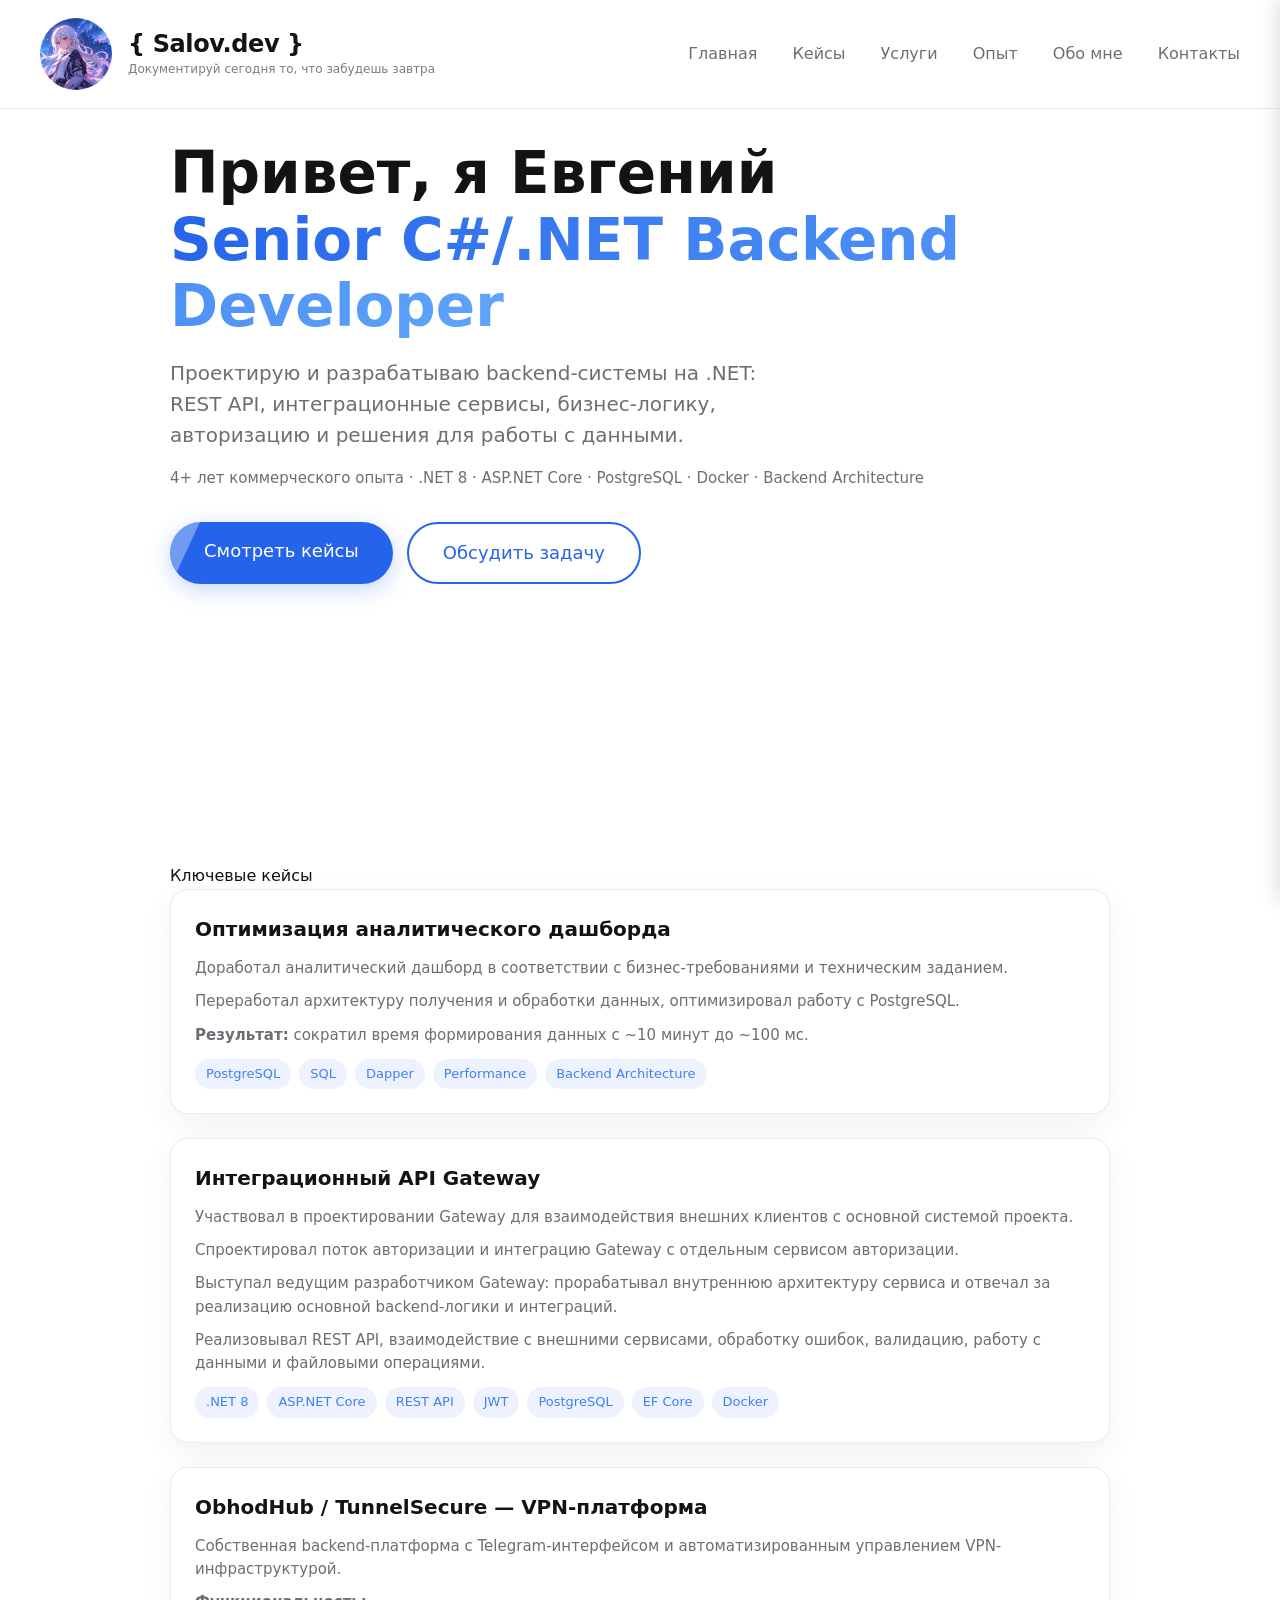
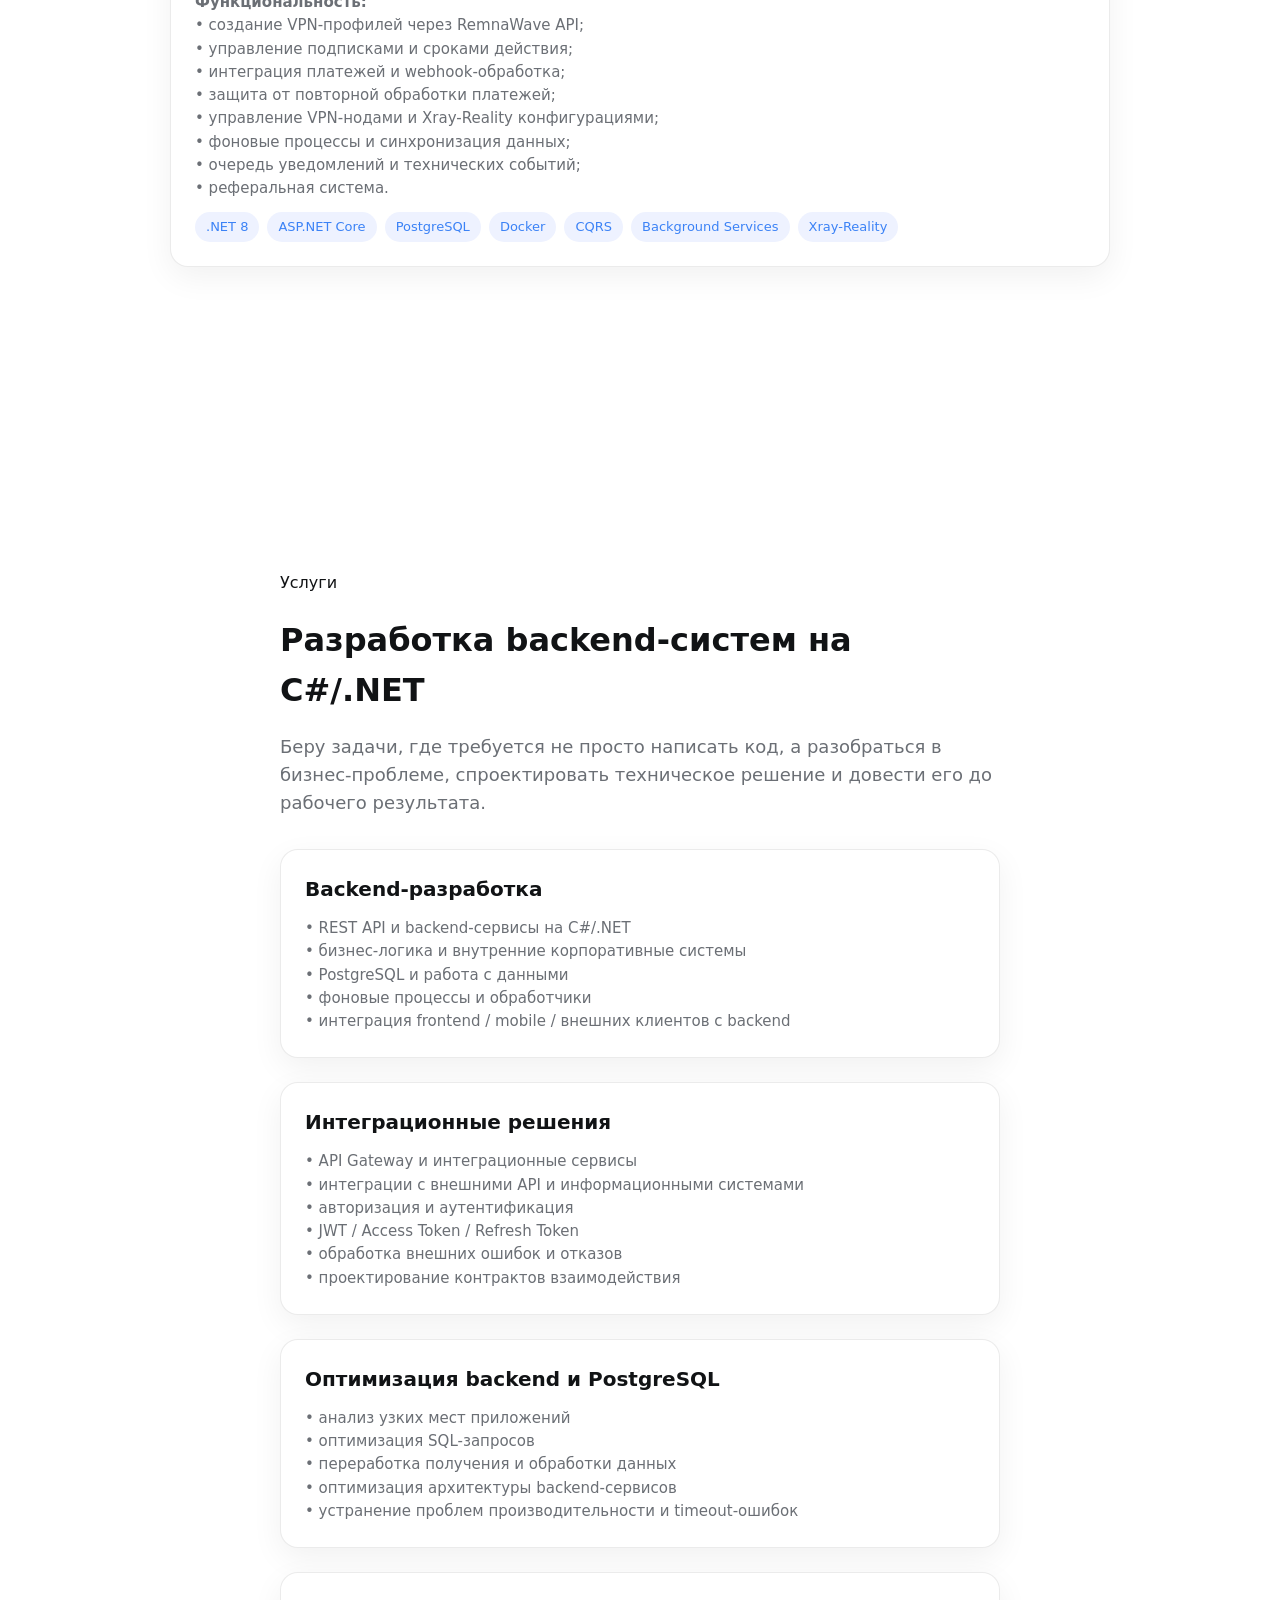
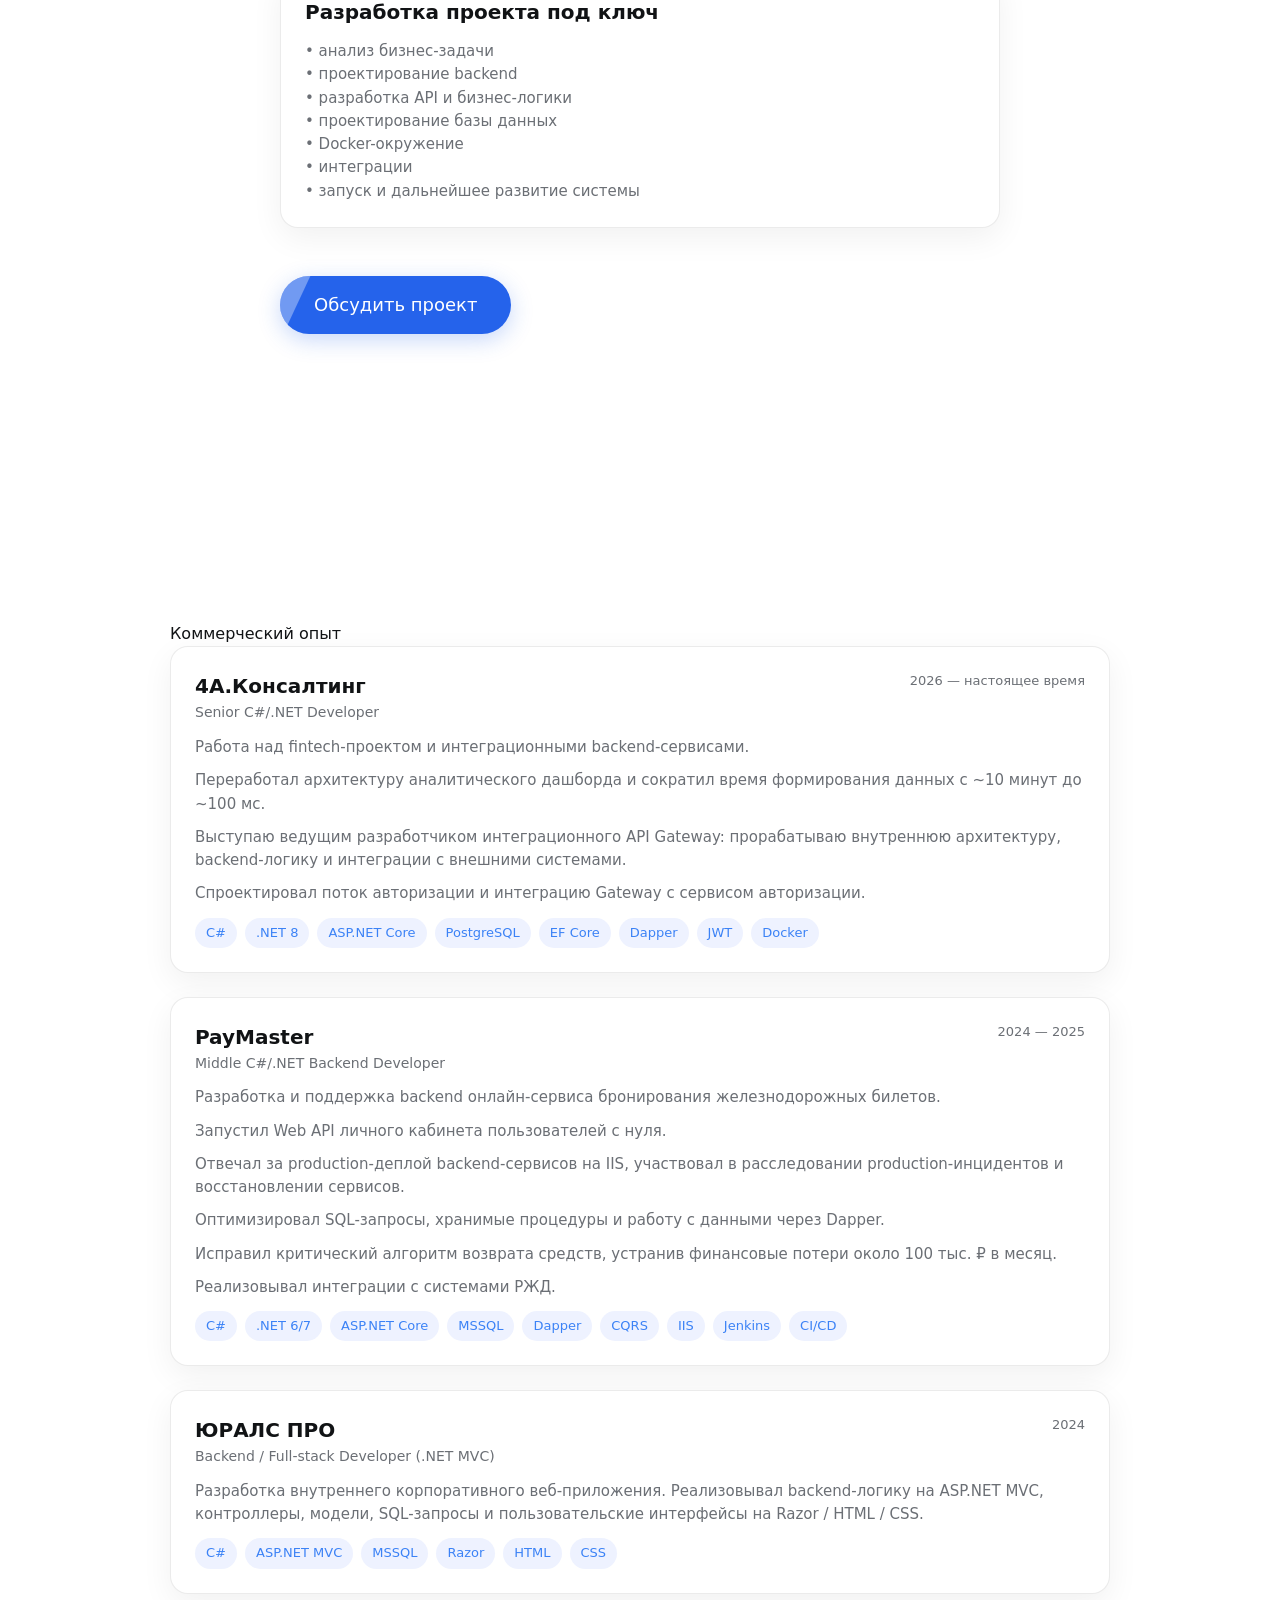
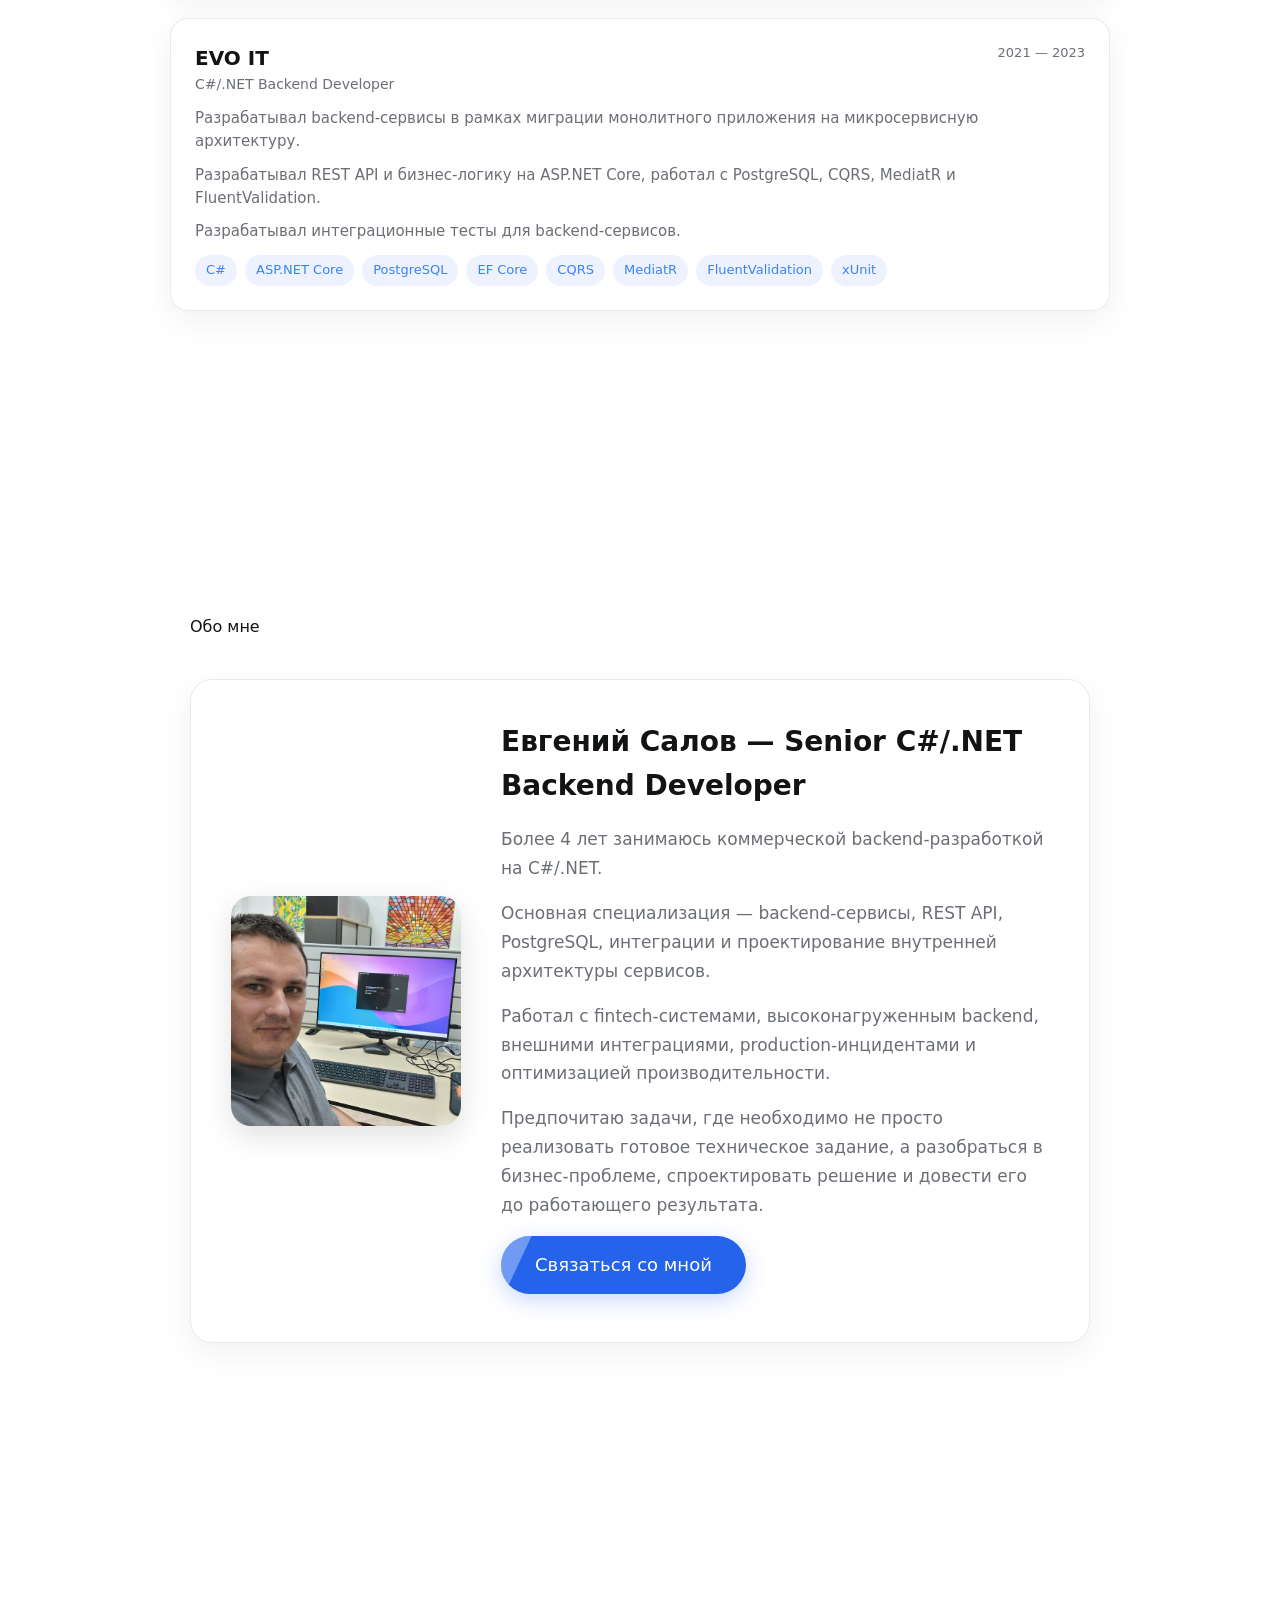
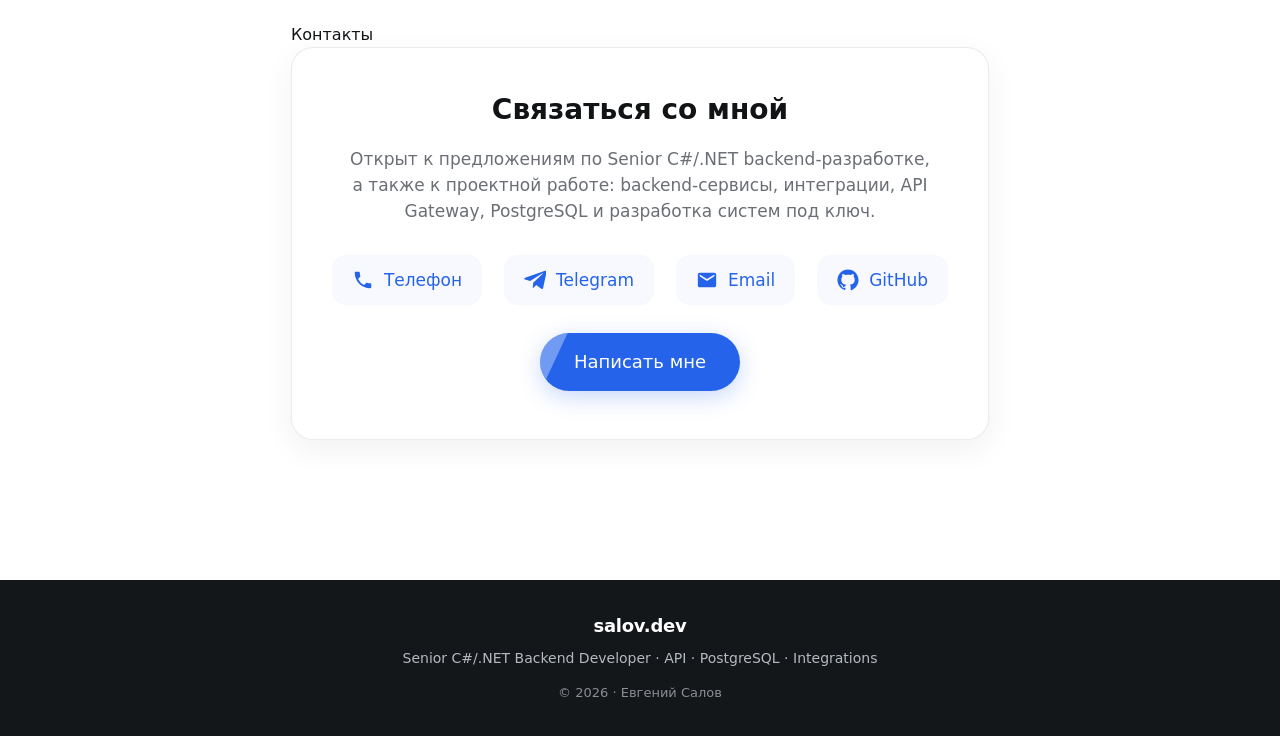
==== commit eb349a19: "Обновил логотип сайта" ====
--- a/index.html
+++ b/index.html
@@ -17,12 +17,21 @@
 
     <!-- CSS -->
     <link rel="stylesheet" href="assets/css/style.css">
+    <link rel="stylesheet" href="assets/css/logo.css">
 </head>
 
 <body>
 
 <header>
-    <div class="logo">salov.dev</div>
+
+    <a href="/" class="brand">
+        <img src="assets/img/logo.jpg" alt="Salov.dev" class="brand-logo">
+
+        <div class="brand-info">
+            <span class="brand-name">{ Salov.dev }</span>
+            <span class="brand-tagline">Документируй сегодня то, что забудешь завтра</span>
+        </div>
+    </a>
 
     <nav class="nav-desktop">
         <a href="#hero" data-scroll="#hero">Главная</a>
@@ -515,6 +524,16 @@
 
         <div class="contact-links">
 
+            <a href="tel:+79883158154"
+               class="contact-item">
+
+                <svg viewBox="0 0 24 24">
+                    <path d="M6.62 10.79a15.05 15.05 0 0 0 6.59 6.59l2.2-2.2c.27-.27.67-.36 1.02-.24 1.12.37 2.33.57 3.57.57.55 0 1 .45 1 1V20c0 .55-.45 1-1 1C10.61 21 3 13.39 3 4c0-.55.45-1 1-1h3.5c.55 0 1 .45 1 1 0 1.25.2 2.45.57 3.57.11.35.03.74-.25 1.02l-2.2 2.2z"/>
+                </svg>
+
+                Телефон
+            </a>
+
             <a href="https://t.me/salov_ev"
                target="_blank"
                class="contact-item">
--- a/assets/css/logo.css
+++ b/assets/css/logo.css
@@ -0,0 +1,45 @@
+/* =========================
+   Logo
+   ========================= */
+
+.brand {
+    display: flex;
+    align-items: center;
+    gap: 16px;
+
+    color: inherit;
+    text-decoration: none;
+}
+
+.brand-logo {
+    width: 72px;
+    height: 72px;
+
+    display: block;
+    flex-shrink: 0;
+
+    border-radius: 50%;
+    object-fit: cover;
+}
+
+.brand-info {
+    display: flex;
+    flex-direction: column;
+    gap: 5px;
+}
+
+.brand-name {
+    font-size: 24px;
+    font-weight: 600;
+    line-height: 1.1;
+    letter-spacing: -0.4px;
+}
+
+.brand-tagline {
+    font-size: 12px;
+    font-weight: 400;
+    line-height: 1.3;
+
+    opacity: 0.55;
+    white-space: nowrap;
+}
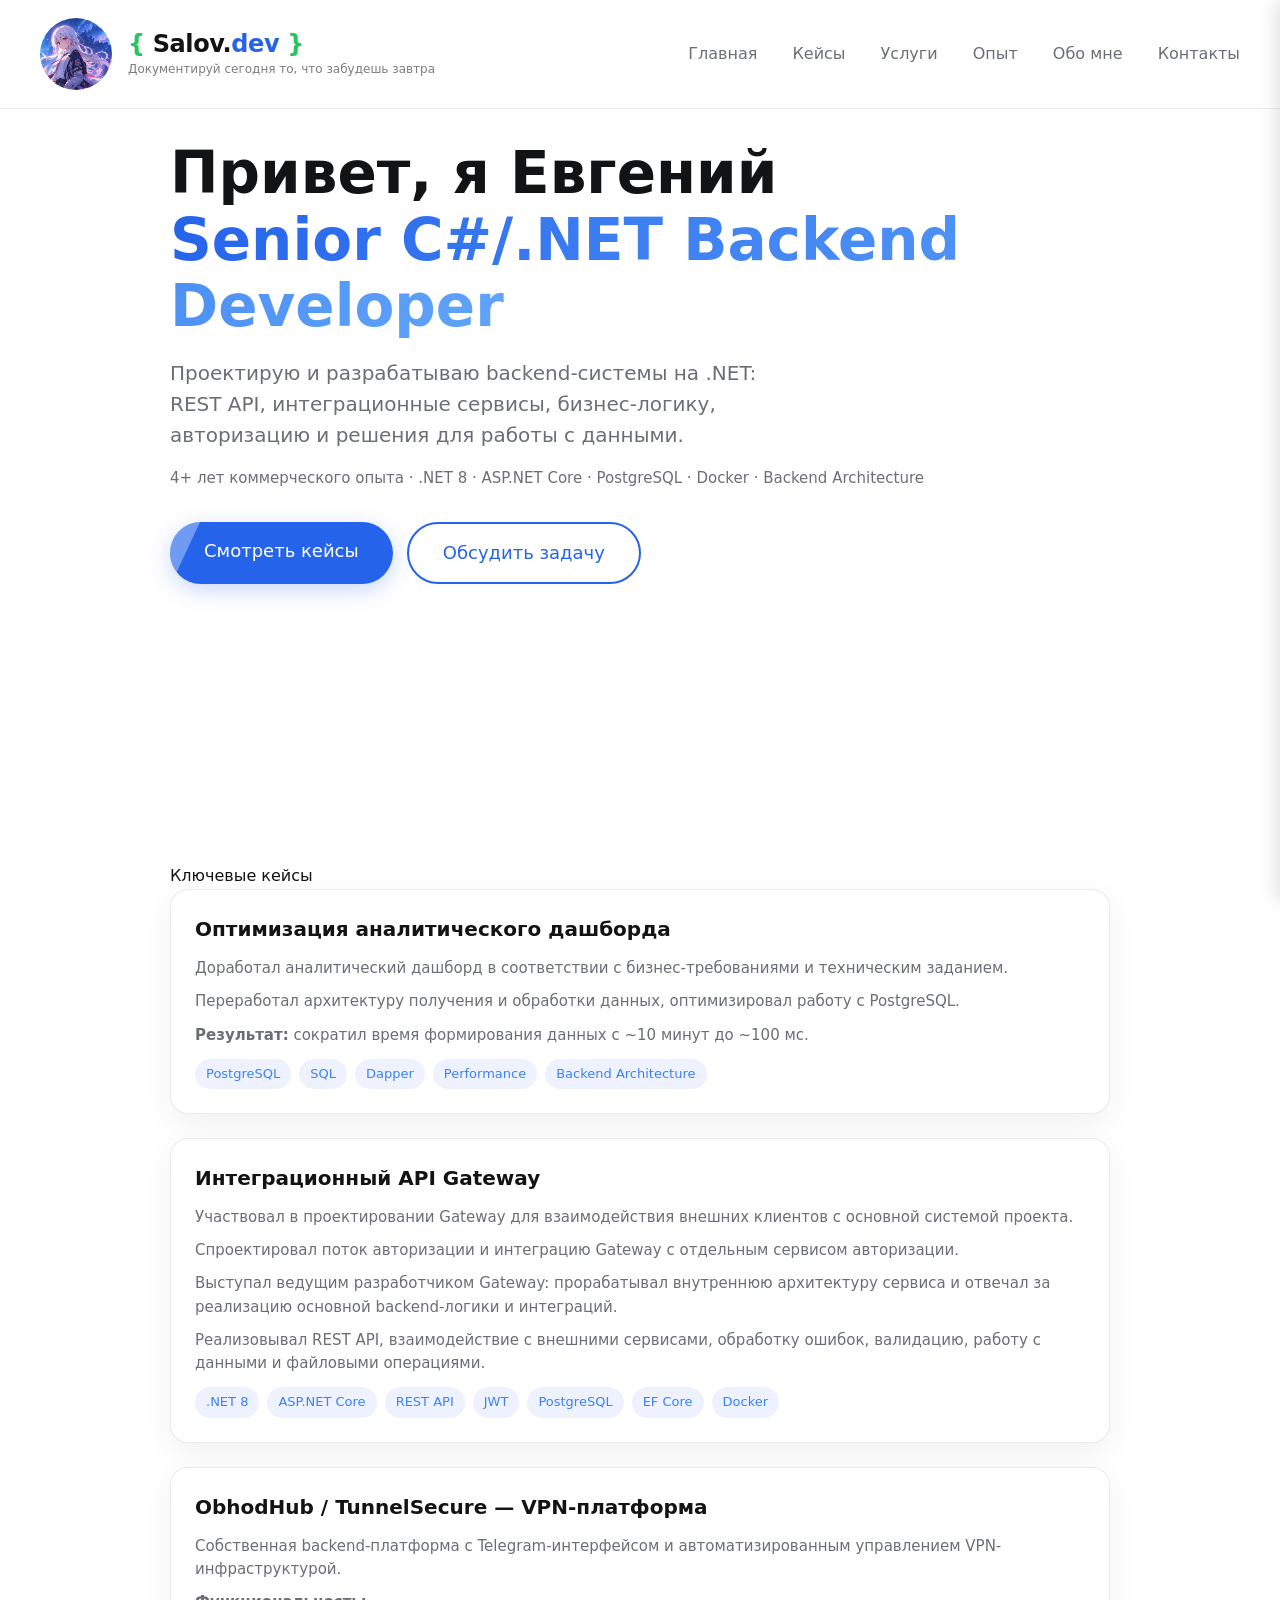
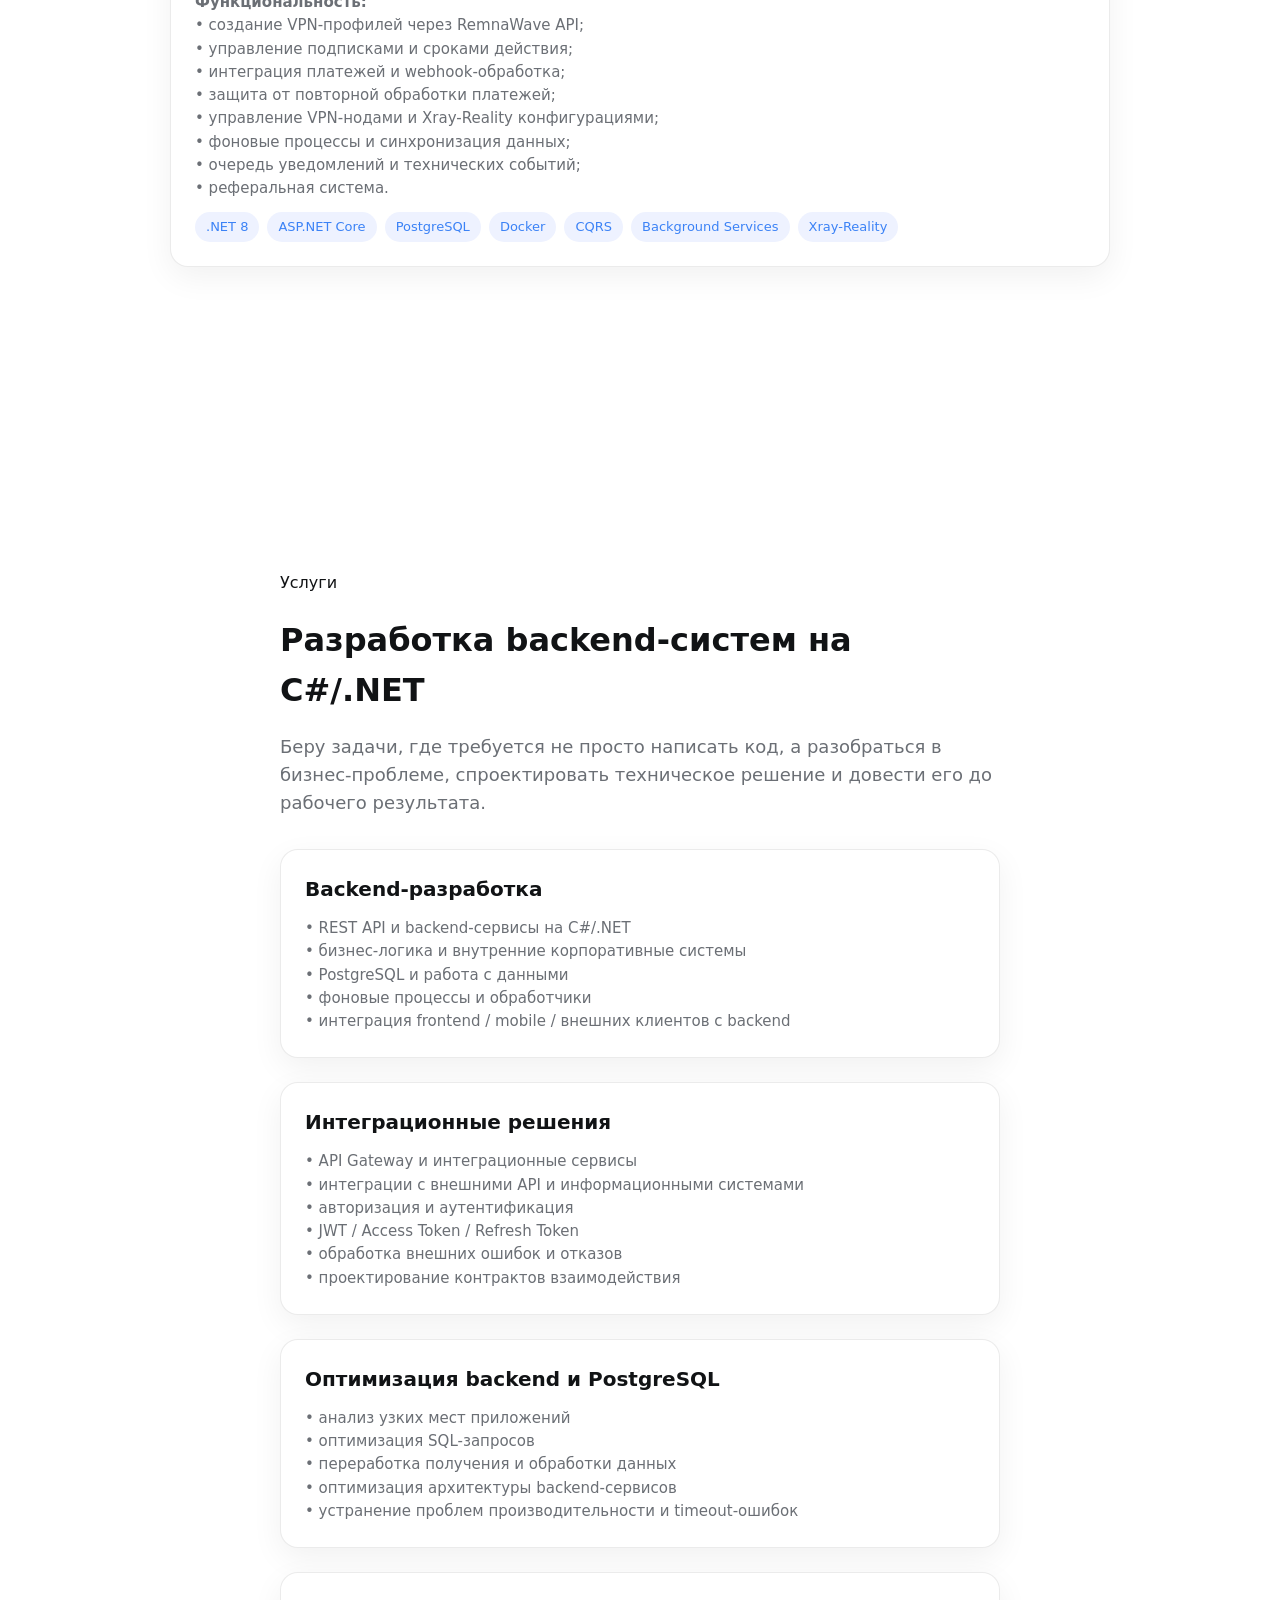
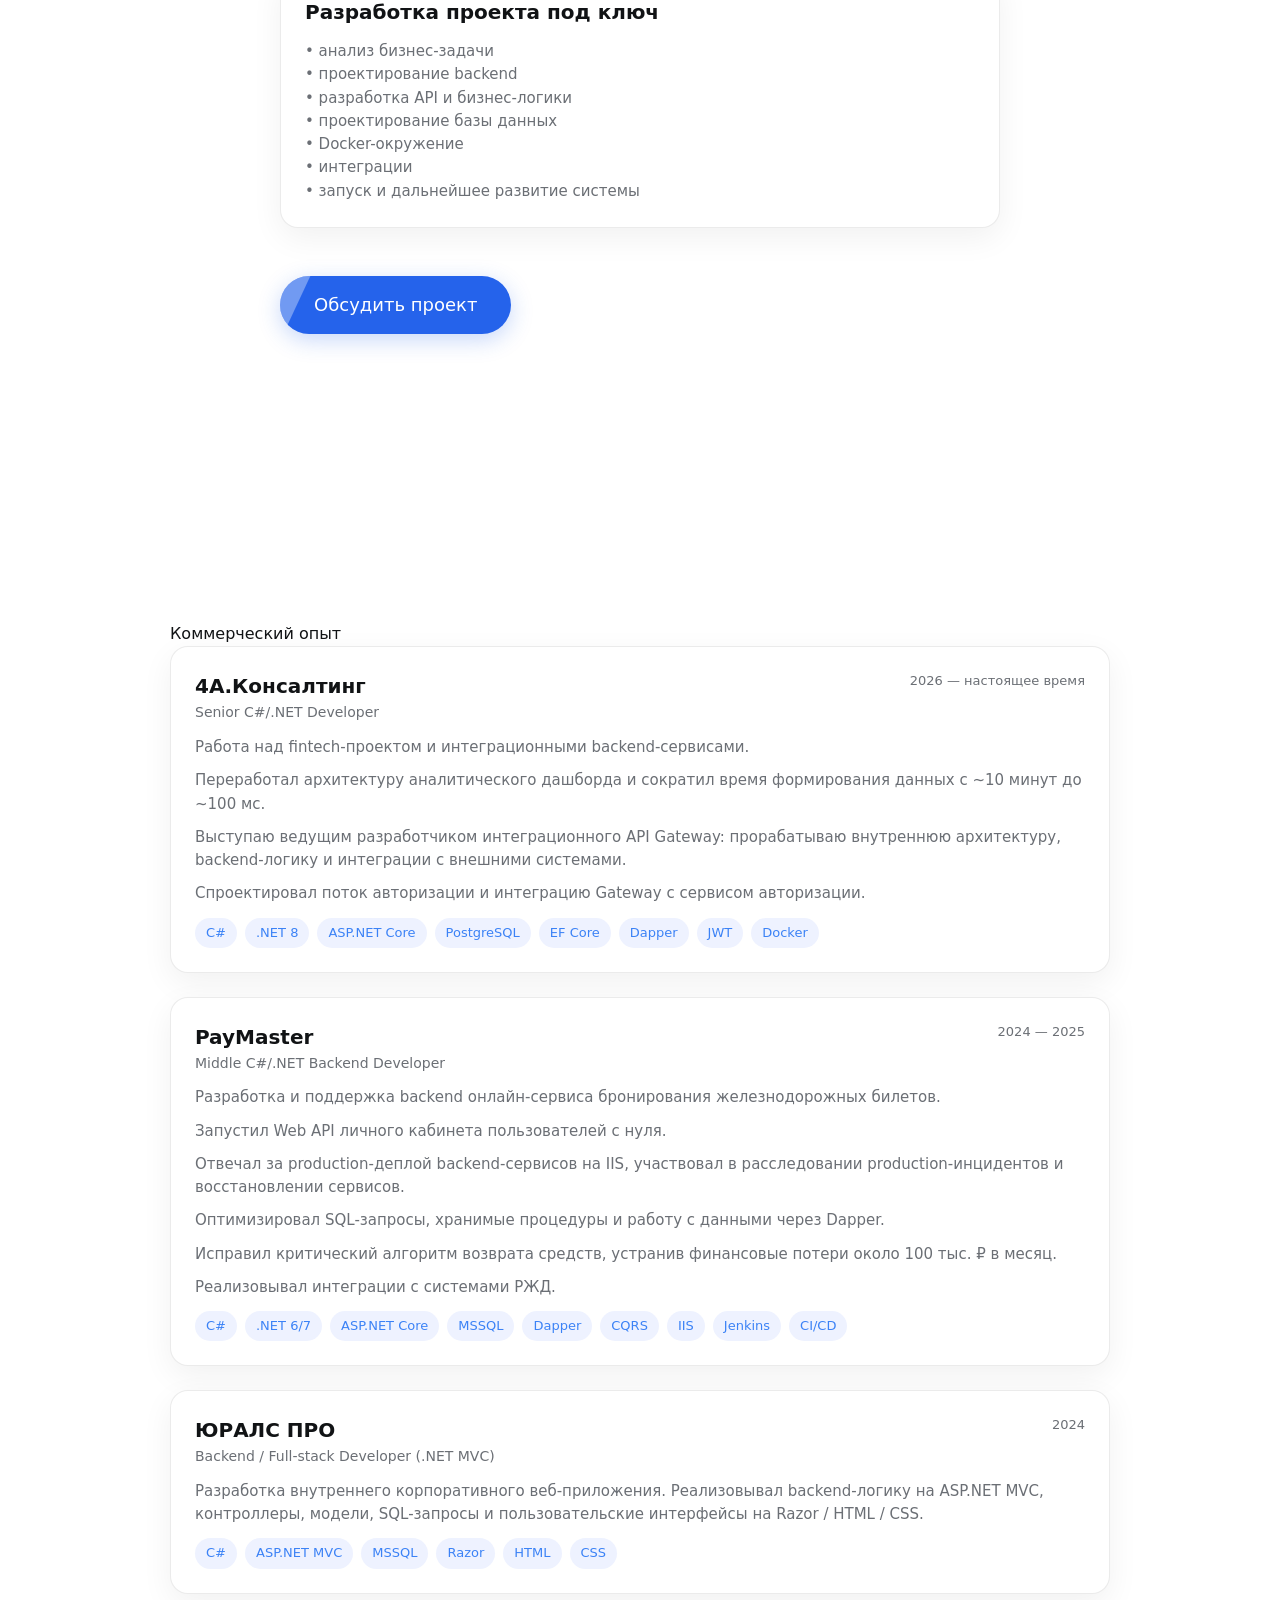
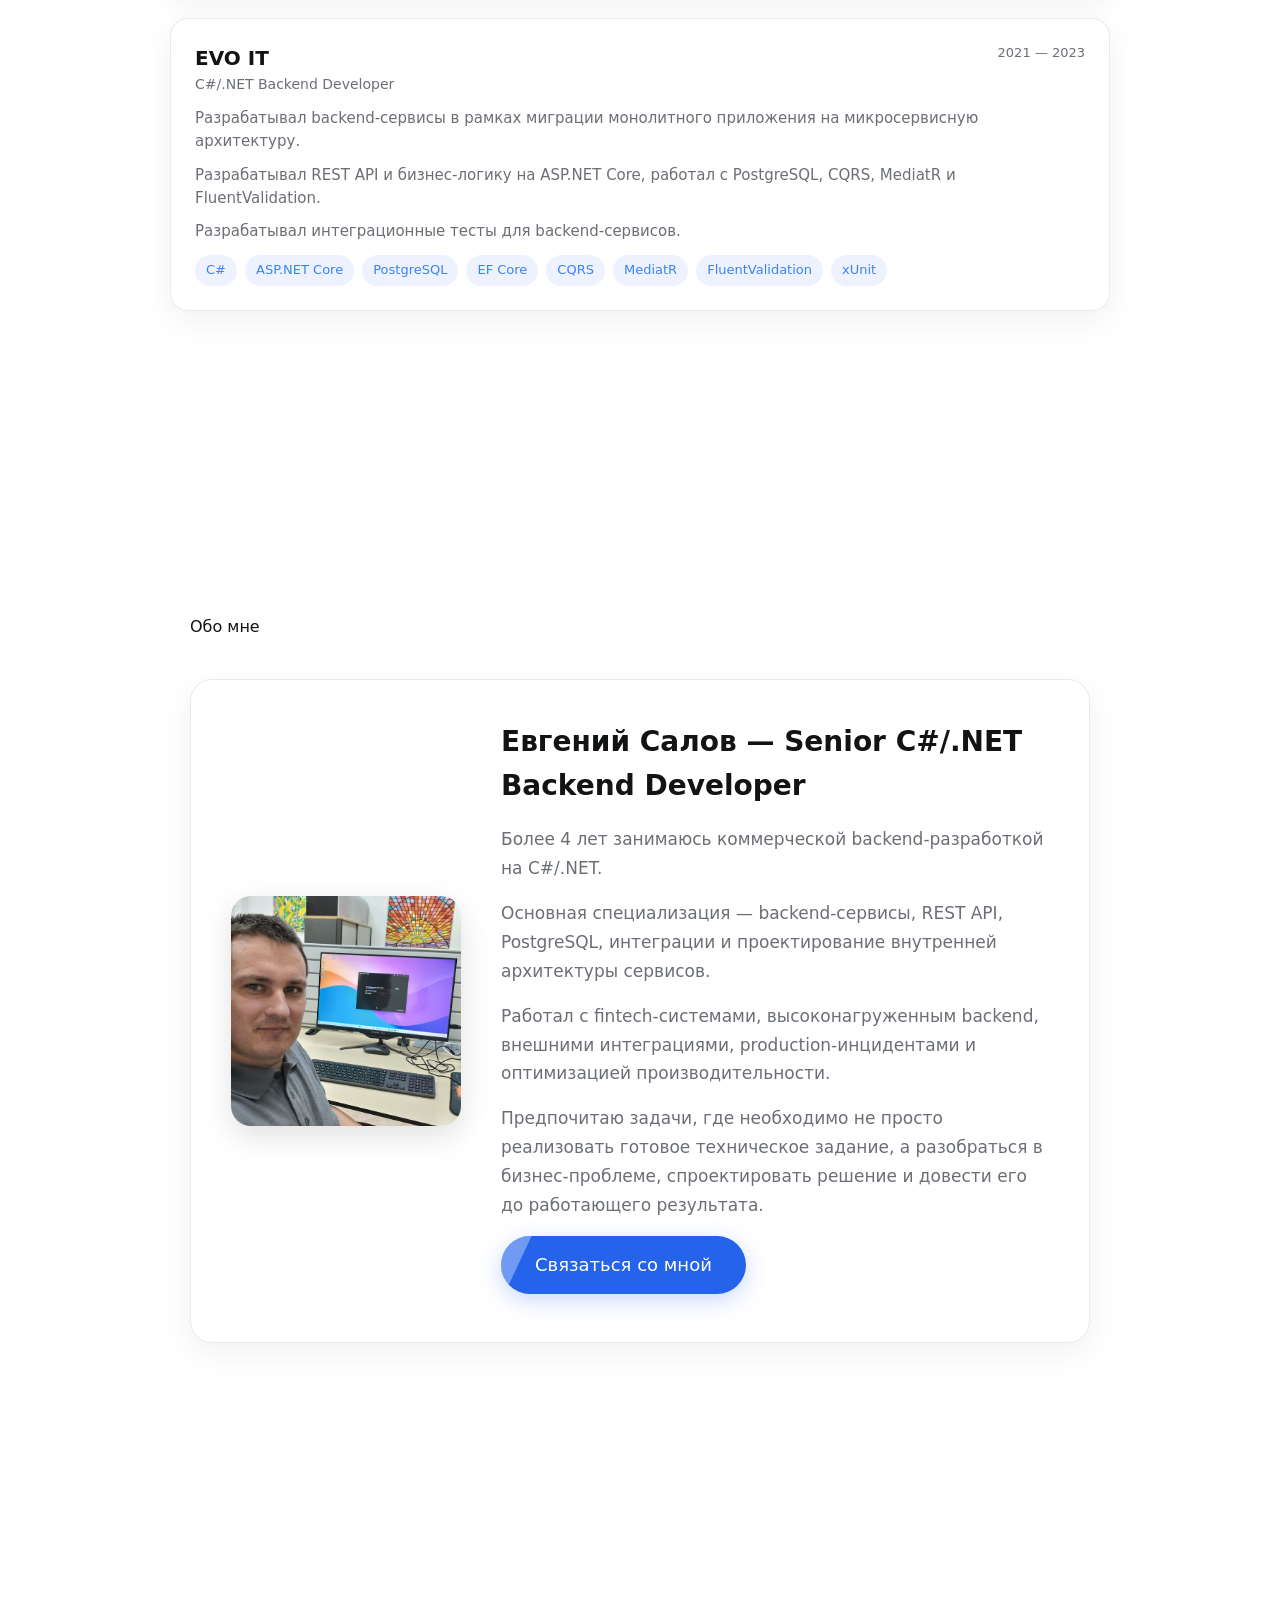
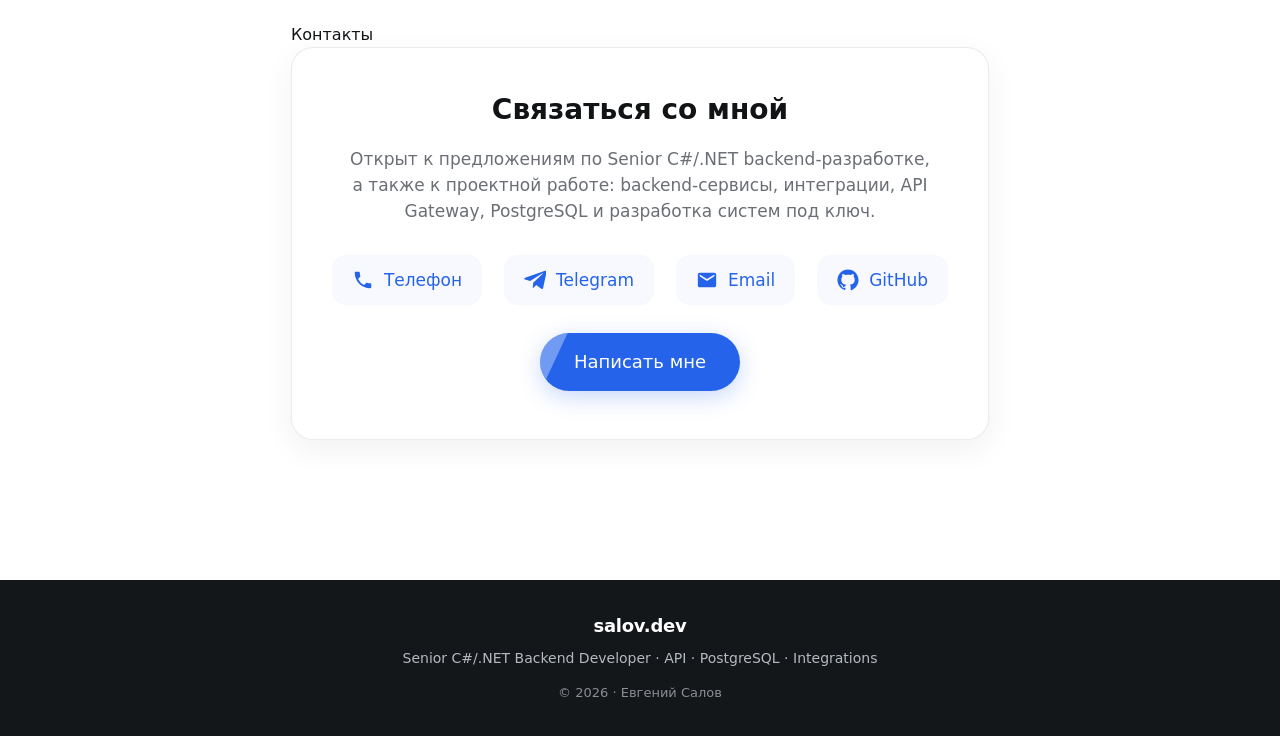
==== commit 21ee3041: "Обновил логотип сайта" ====
--- a/index.html
+++ b/index.html
@@ -28,7 +28,12 @@
         <img src="assets/img/logo.jpg" alt="Salov.dev" class="brand-logo">
 
         <div class="brand-info">
-            <span class="brand-name">{ Salov.dev }</span>
+            <span class="brand-name">
+                <span class="brand-bracket">{</span>
+                Salov.<span class="brand-dev">dev</span>
+                <span class="brand-bracket">}</span>
+            </span>
+            
             <span class="brand-tagline">Документируй сегодня то, что забудешь завтра</span>
         </div>
     </a>
--- a/assets/css/logo.css
+++ b/assets/css/logo.css
@@ -42,4 +42,22 @@
 
     opacity: 0.55;
     white-space: nowrap;
+}
+
+.brand-name .brand-dev {
+    color: #2563eb;
+}
+
+.brand-bracket {
+    color: #22c55e;
+}
+
+.brand-dev {
+    color: #2563eb;
+}
+
+@media (max-width: 600px) {
+    .brand-tagline {
+        display: none;
+    }
 }
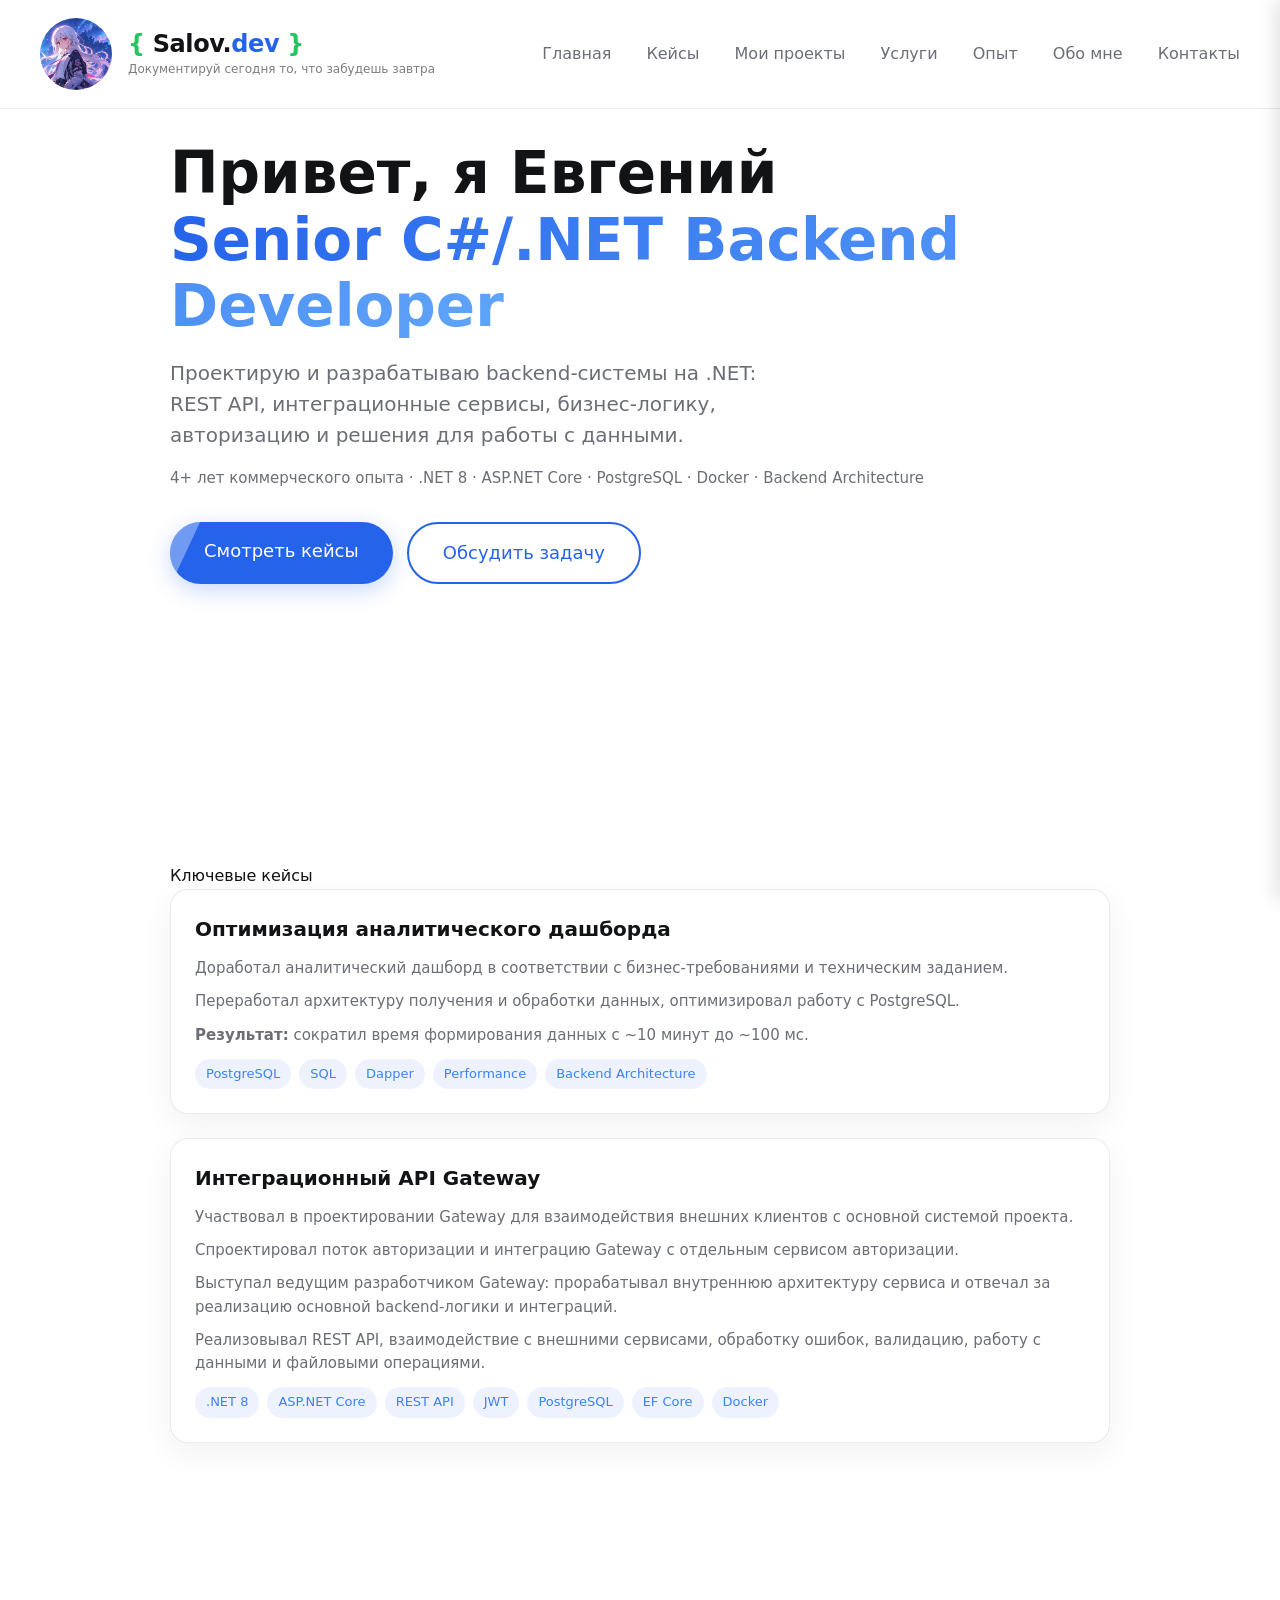
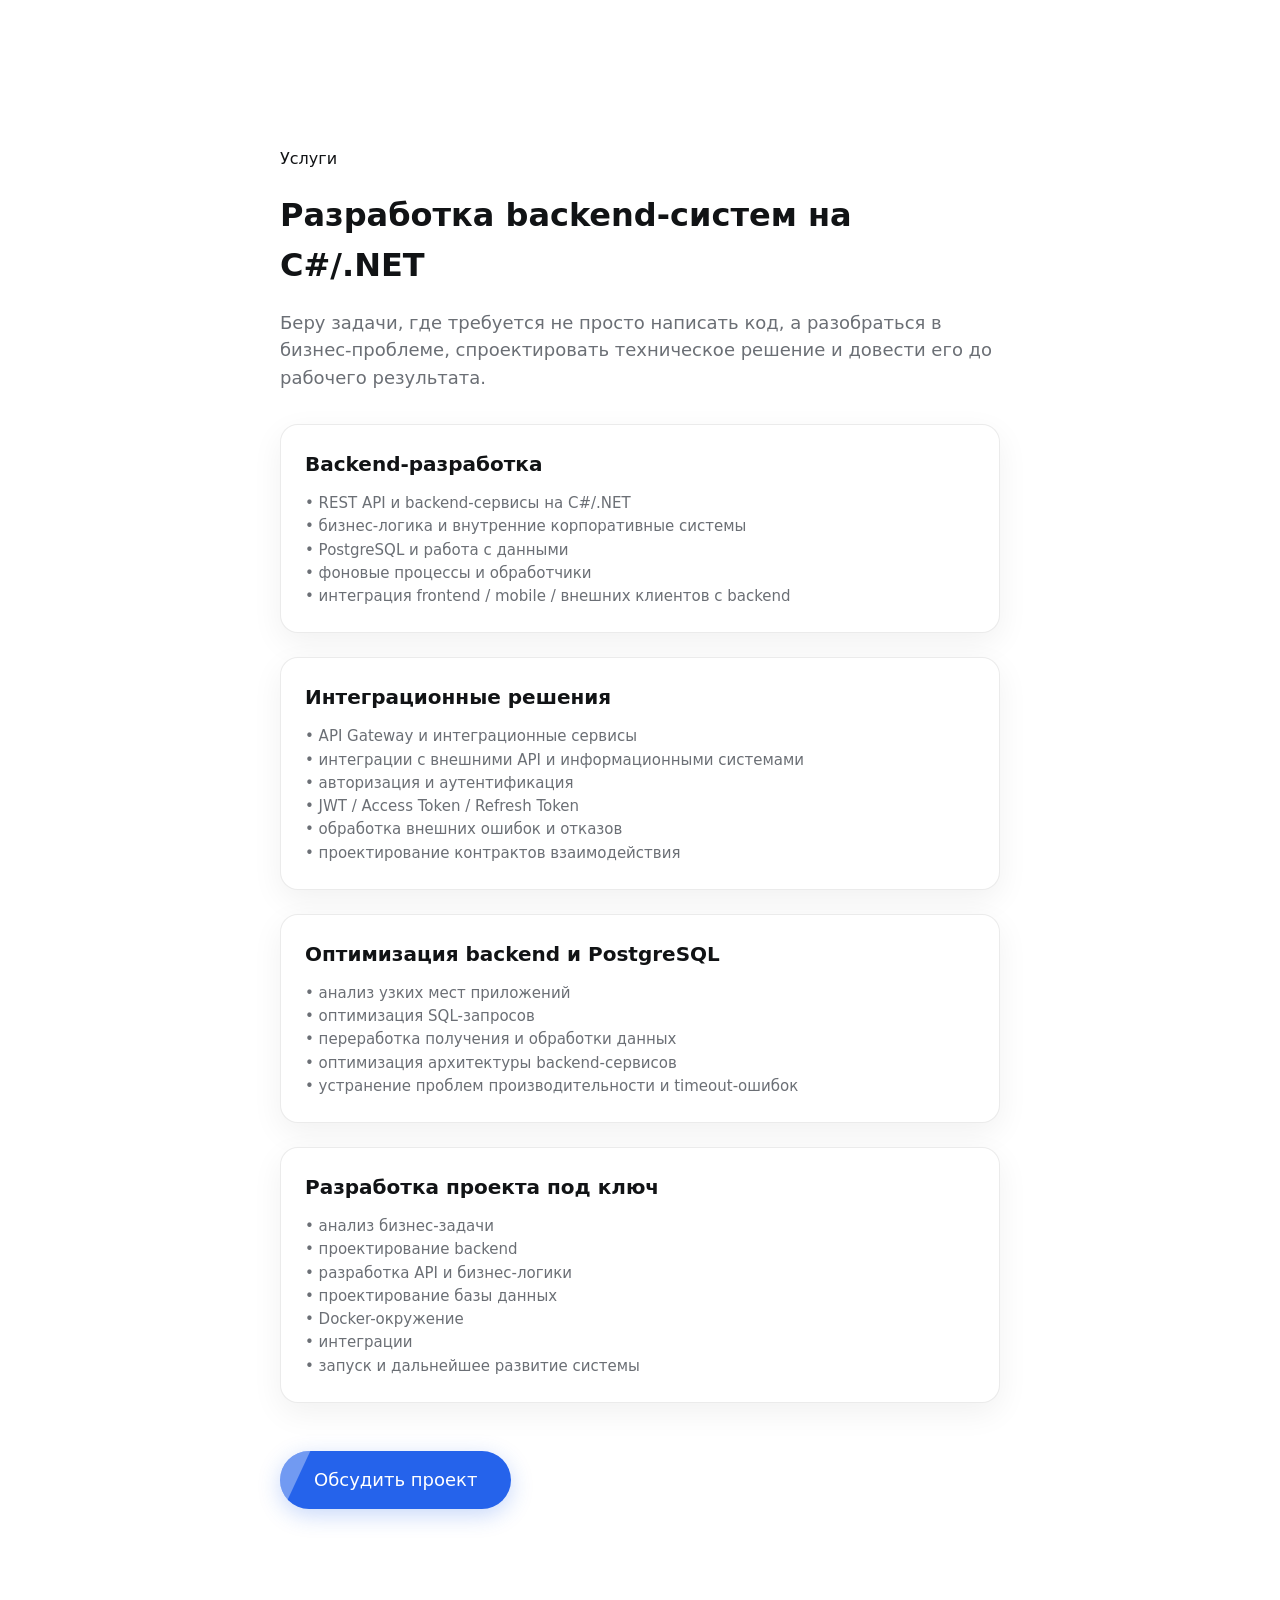
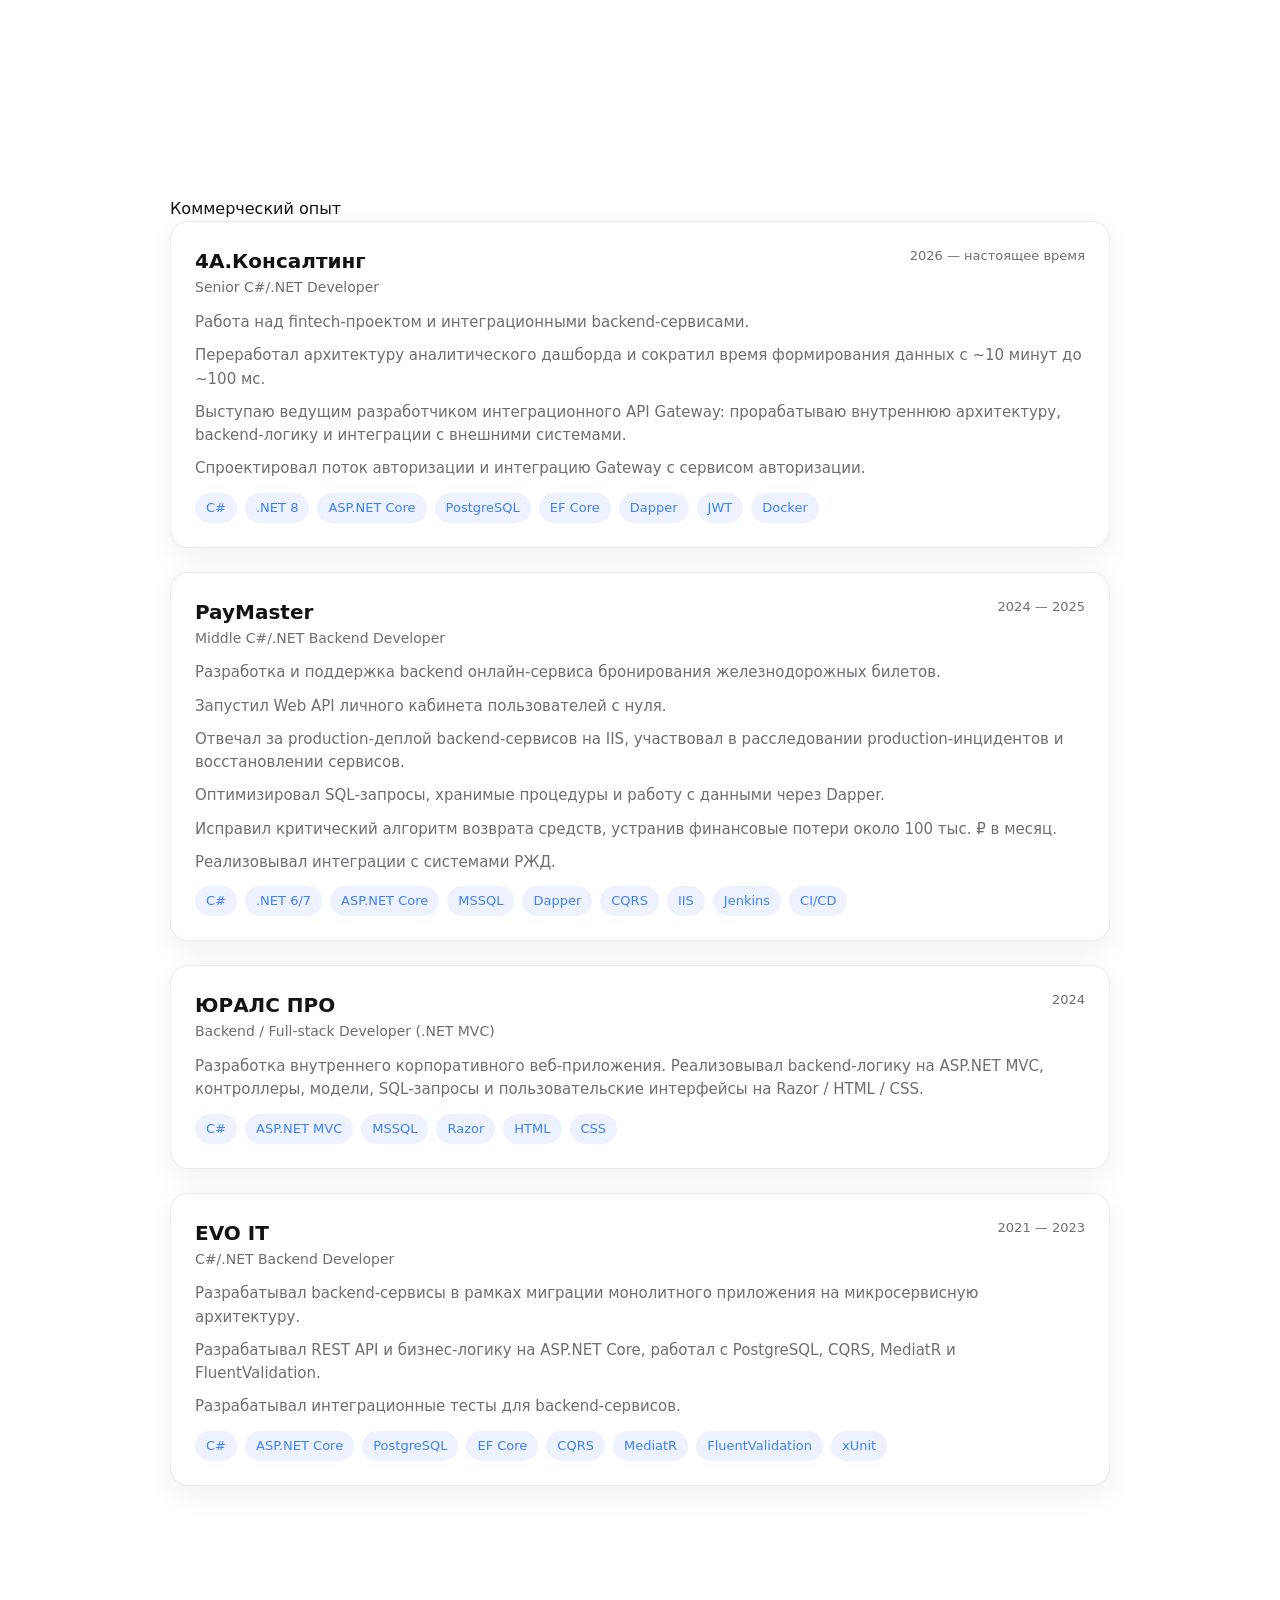
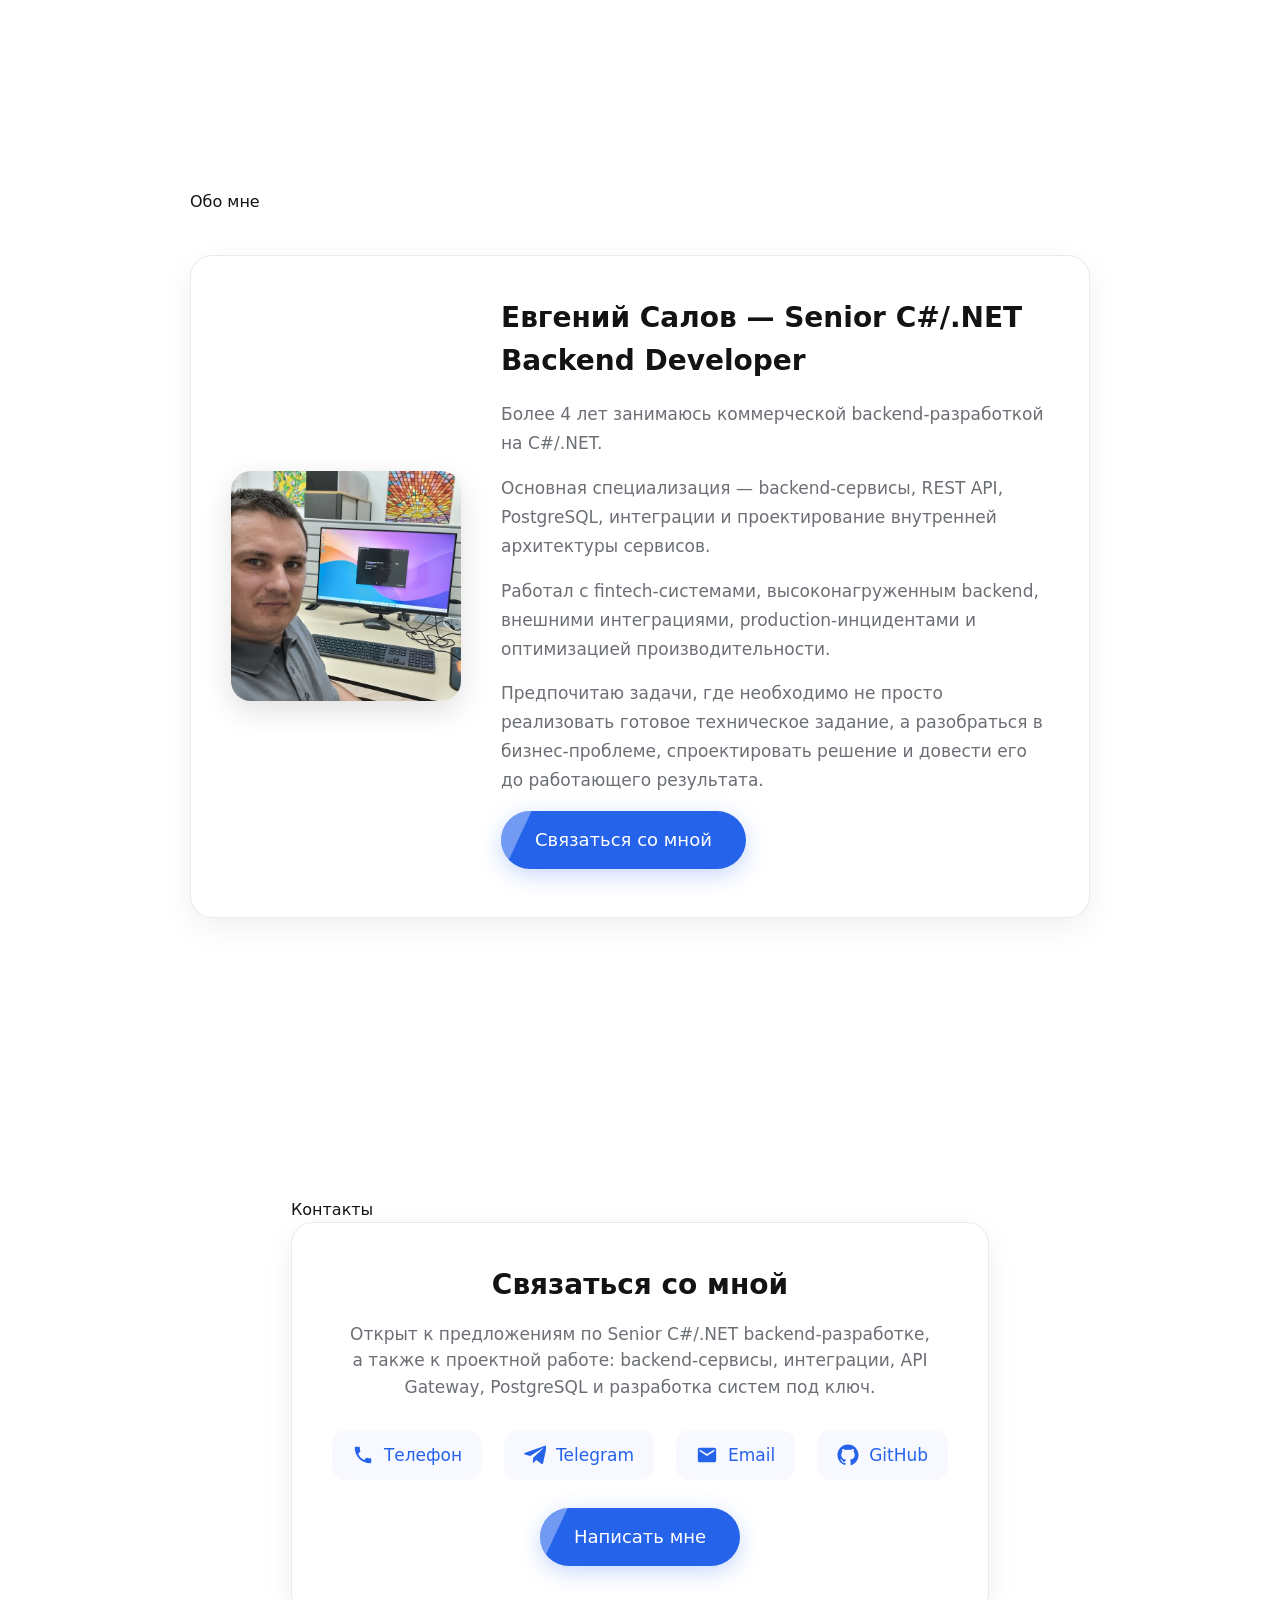
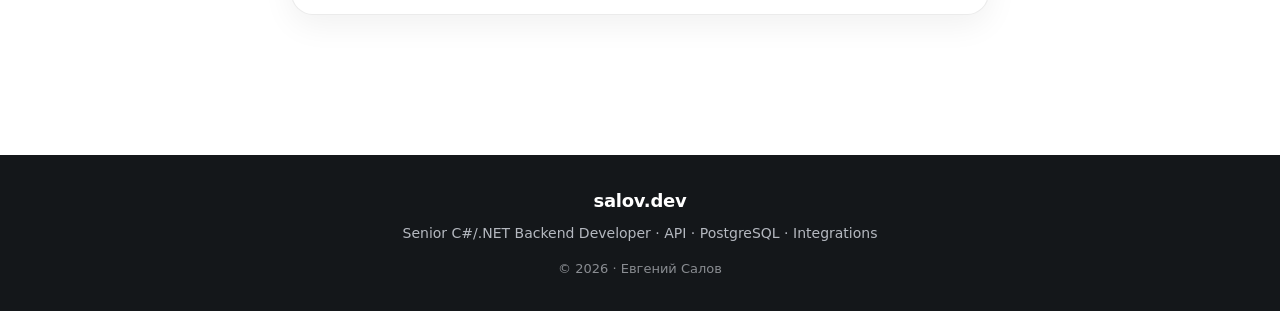
==== commit 40f36b0e: "добавил раздел мои проекты" ====
--- a/index.html
+++ b/index.html
@@ -41,6 +41,7 @@
     <nav class="nav-desktop">
         <a href="#hero" data-scroll="#hero">Главная</a>
         <a href="#projects" data-scroll="#projects">Кейсы</a>
+        <a href="/projects.html">Мои проекты</a>
         <a href="#services" data-scroll="#services">Услуги</a>
         <a href="#experience" data-scroll="#experience">Опыт</a>
         <a href="#about" data-scroll="#about">Обо мне</a>
@@ -56,6 +57,7 @@
 <div class="mobile-menu" id="mobileMenu">
     <a href="#hero" data-scroll="#hero">Главная</a>
     <a href="#projects" data-scroll="#projects">Кейсы</a>
+    <a href="/projects.html">Мои проекты</a>
     <a href="#services" data-scroll="#services">Услуги</a>
     <a href="#experience" data-scroll="#experience">Опыт</a>
     <a href="#about" data-scroll="#about">Обо мне</a>
@@ -163,39 +165,7 @@
         </div>
     </div>
 
-    <!-- VPN PROJECT -->
-    <div class="card">
-        <div class="card-title">
-            ObhodHub / TunnelSecure — VPN-платформа
-        </div>
-
-        <div class="card-desc">
-            Собственная backend-платформа с Telegram-интерфейсом
-            и автоматизированным управлением VPN-инфраструктурой.
-        </div>
-
-        <div class="card-desc" style="margin-top: 10px;">
-            <b>Функциональность:</b><br>
-            • создание VPN-профилей через RemnaWave API;<br>
-            • управление подписками и сроками действия;<br>
-            • интеграция платежей и webhook-обработка;<br>
-            • защита от повторной обработки платежей;<br>
-            • управление VPN-нодами и Xray-Reality конфигурациями;<br>
-            • фоновые процессы и синхронизация данных;<br>
-            • очередь уведомлений и технических событий;<br>
-            • реферальная система.
-        </div>
-
-        <div class="tags">
-            <div class="tag">.NET 8</div>
-            <div class="tag">ASP.NET Core</div>
-            <div class="tag">PostgreSQL</div>
-            <div class="tag">Docker</div>
-            <div class="tag">CQRS</div>
-            <div class="tag">Background Services</div>
-            <div class="tag">Xray-Reality</div>
-        </div>
-    </div>
+    
 </section>
 
 <!-- SERVICES -->
